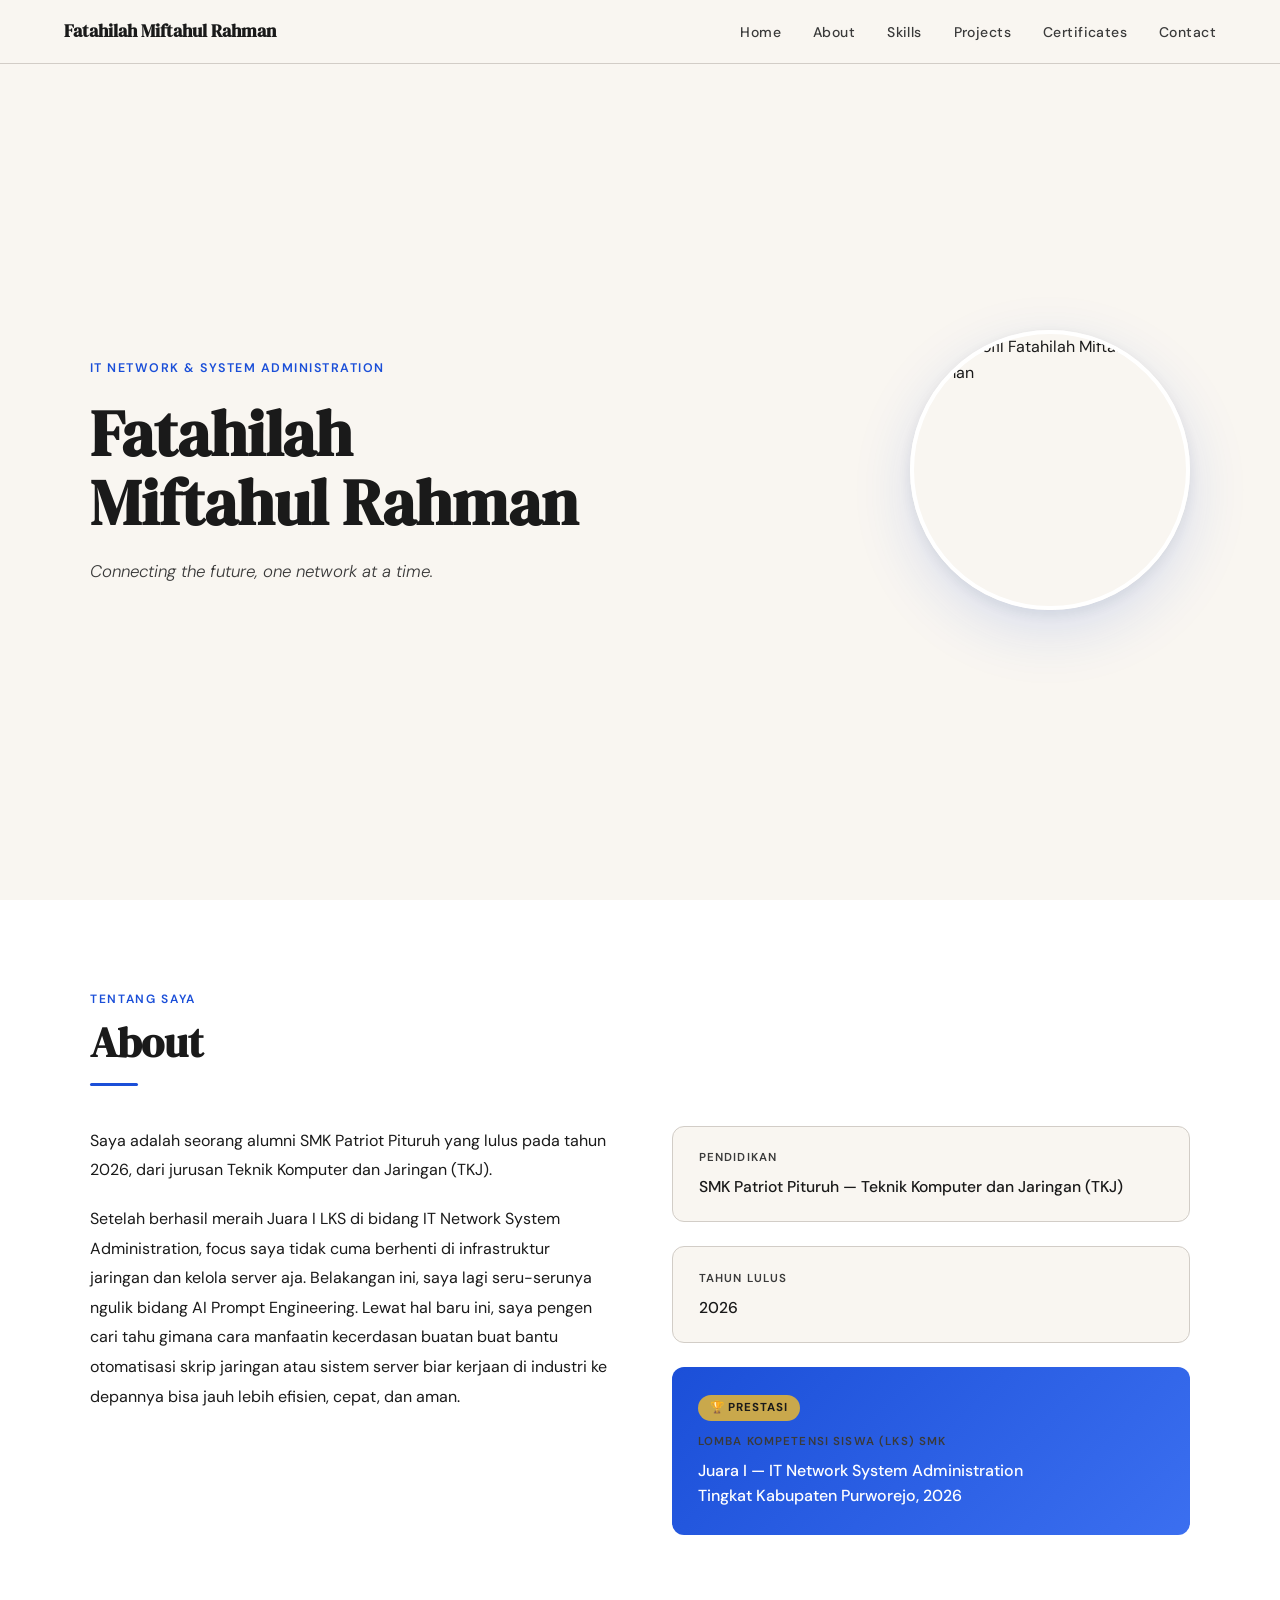
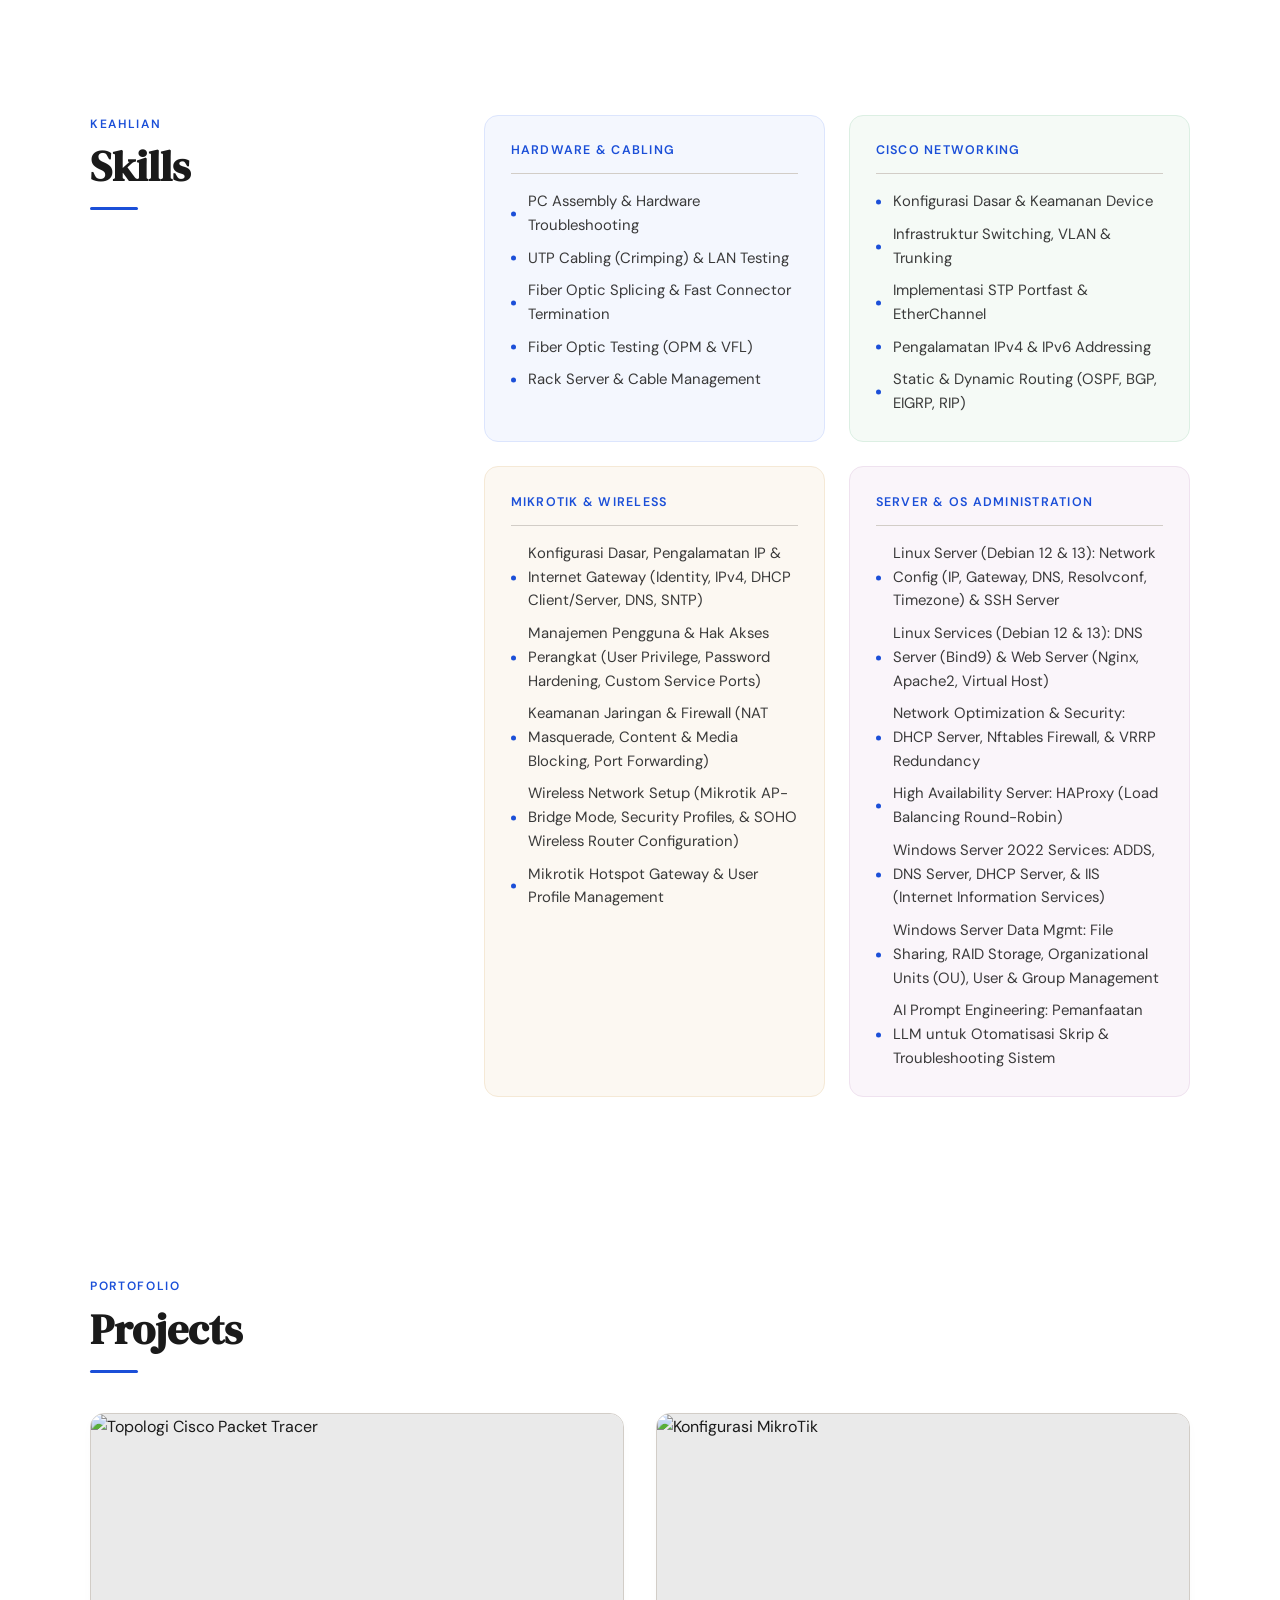
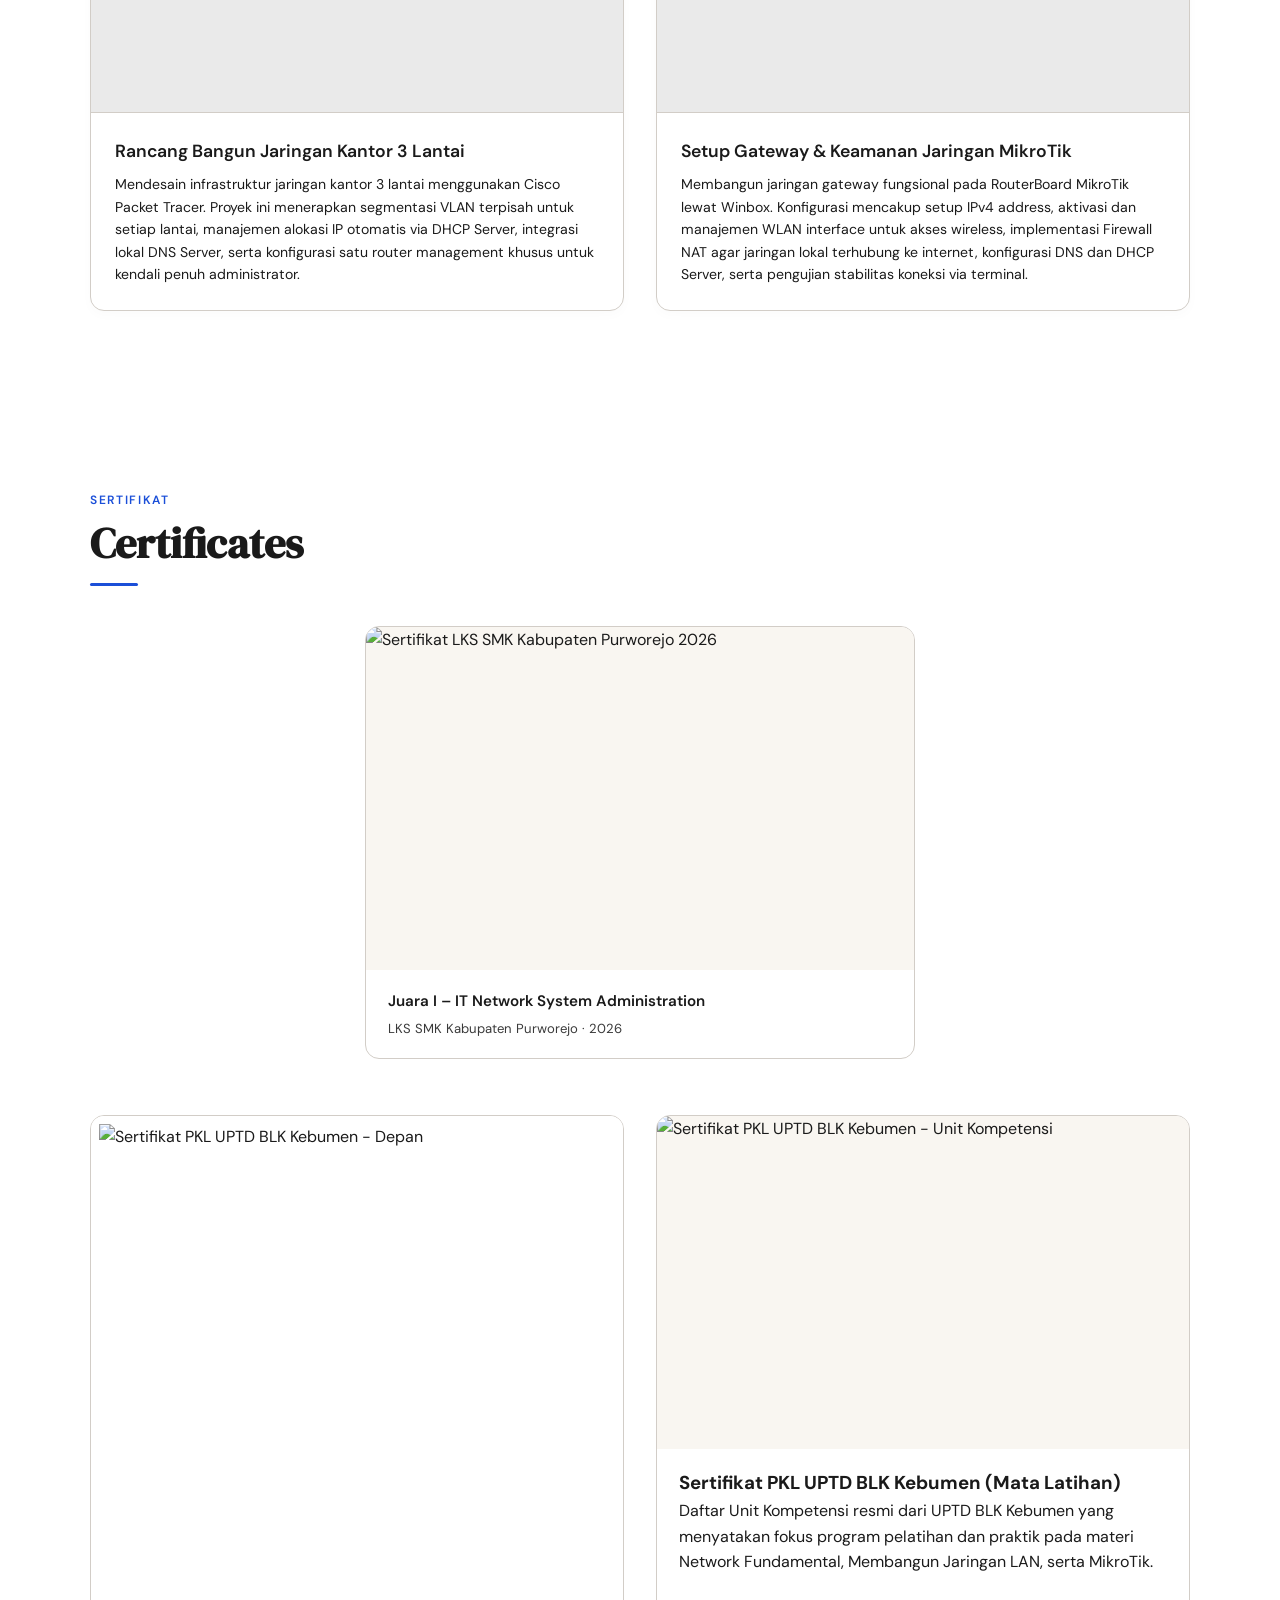
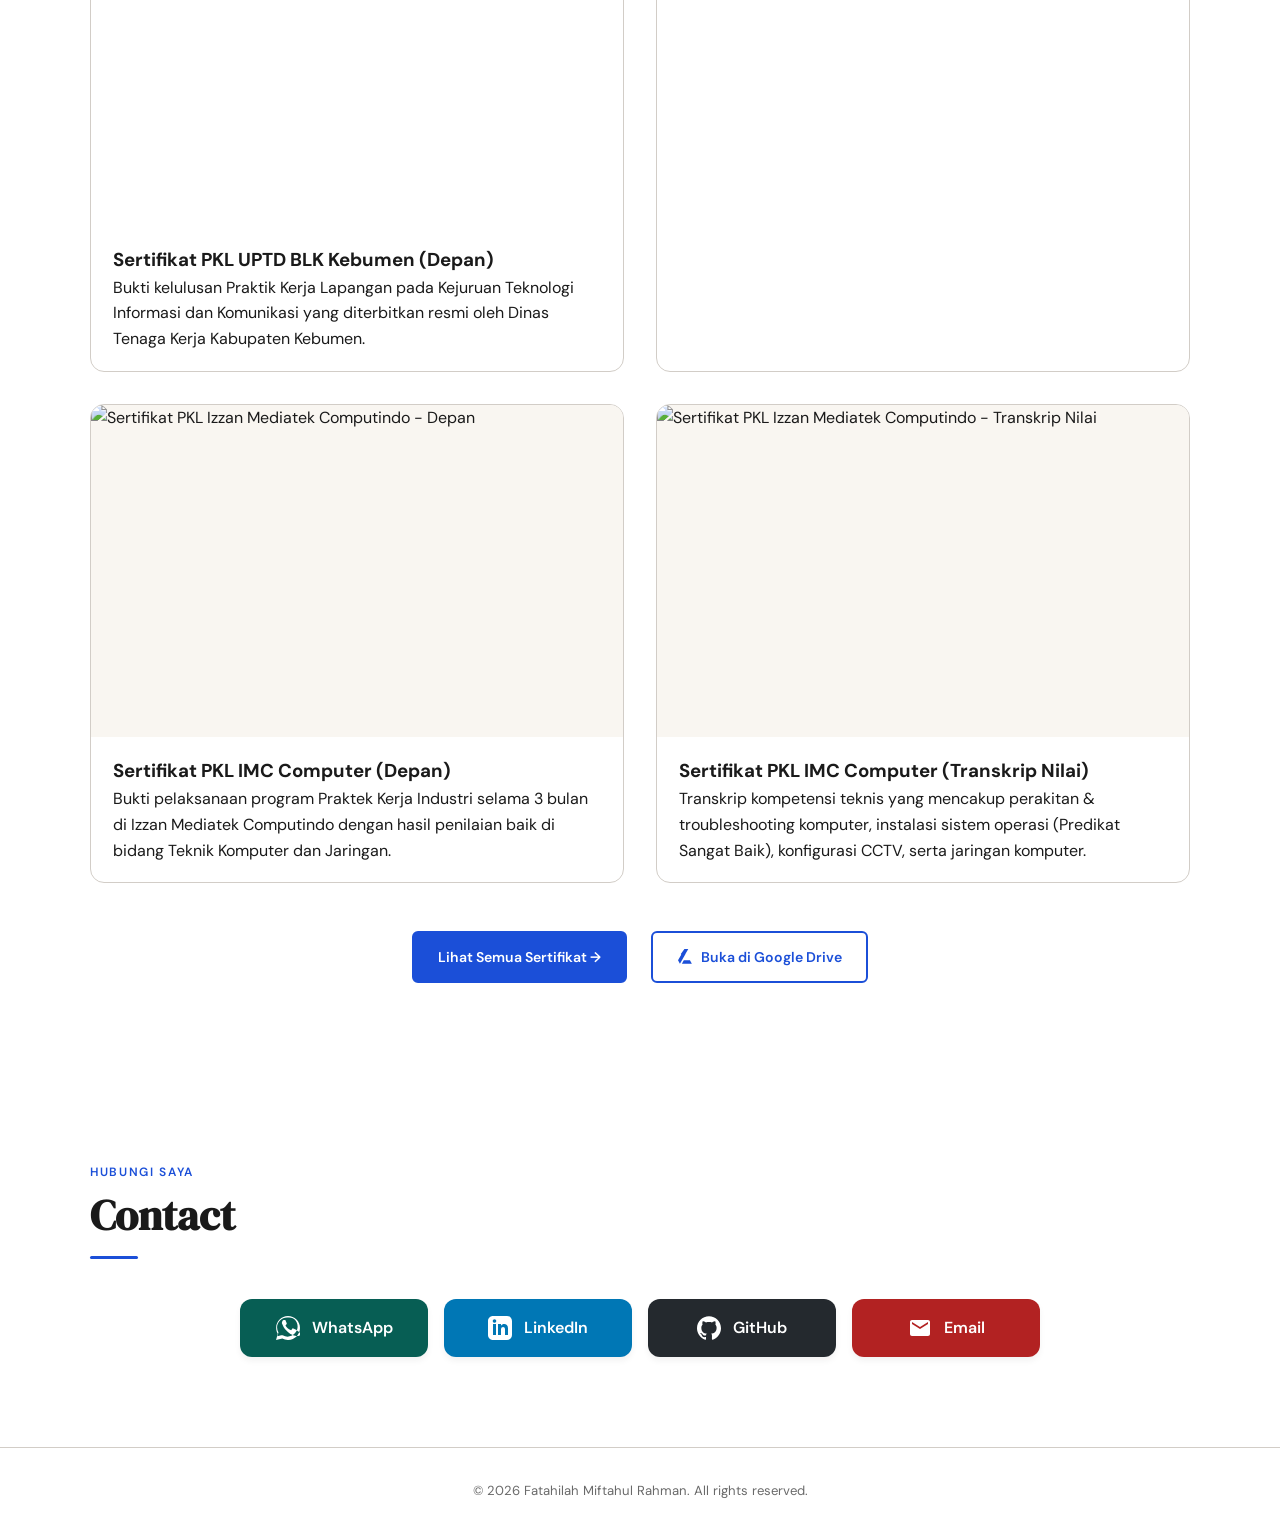
==== index.html @ 01df2484 "Add files via upload" ====
<!DOCTYPE html>
<html lang="id">
<head>
  <meta charset="UTF-8" />
  <meta name="description" content="Portofolio profesional Fatahilah Miftahul Rahman, spesialis IT Network &amp; System Administration dan Juara LKS. Kumpulan proyek lab infrastruktur, jaringan komputer, dan sertifikasi digital terverifikasi." />
  <meta name="keywords" content="Fatahilah Miftahul Rahman, fatahilah lks, IT Network, System Administration, Network Engineer, Portofolio IT, Susun Lab Jaringan, Cisco, MikroTik" />
  <meta name="author" content="Fatahilah Miftahul Rahman" />
  <meta name="robots" content="index, follow" />
  <meta name="google-site-verification" content="Aoz5LKtkZVpfiiYihN88qZSN1OQKcmd6wLHYbKKLfgU" />
  <meta name="viewport" content="width=device-width, initial-scale=1.0" />
  <title>Fatahilah Miftahul Rahman — Portfolio</title>
  
  <!-- 1. Amankan koneksi ke server font lebih awal -->
  <link rel="preconnect" href="https://fonts.googleapis.com" />
  <link rel="preconnect" href="https://fonts.gstatic.com" crossorigin />

  <!-- 2. Panggil font secara Asynchronous (Tidak memblokir layar) -->
  <link rel="stylesheet" href="https://fonts.googleapis.com/css2?family=DM+Serif+Display:ital@0;1&family=DM+Sans:wght@300;400;500;600&display=swap" media="print" onload="this.media='all'" />

  <!-- 3. Antisipasi jika browser pengunjung tidak mendukung skrip di atas -->
  <noscript>
    <link rel="stylesheet" href="https://fonts.googleapis.com/css2?family=DM+Serif+Display:ital@0;1&family=DM+Sans:wght@300;400;500;600&display=swap" />
  </noscript>

  <link rel="stylesheet" href="style.css" />
</head>
<body>

  <!-- LANDMARK HEADER: Memperbaiki aksesibilitas navigasi utama -->
  <header>
    <nav id="main-nav">
      <a href="#home" class="nav-logo">Fatahilah Miftahul Rahman</a>
      <div class="menu-toggle" id="mobile-menu">
        <span></span>
        <span></span>
        <span></span>
      </div>
      
      <div class="nav-overlay" id="nav-overlay">
        <div class="overlay-header">
          <span class="overlay-title">Menu</span>
          <div class="close-btn" id="close-menu">&times;</div>
        </div>
        <ul class="overlay-links">
          <li><a href="#home">Home</a></li>
          <li><a href="#about">About</a></li>
          <li><a href="#skills">Skills</a></li>
          <li><a href="#projects">Projects</a></li>
          <li><a href="#certificates">Certificates</a></li>
          <li><a href="#contact">Contact</a></li>
        </ul>
      </div>
    </nav>
  </header>

  <!-- LANDMARK MAIN: Membantu screen reader mengenali konten inti halaman -->
  <main>
    <section id="home">
      <div class="hero-bg-line"></div>
      <div class="hero-content">
        <div class="hero-text">
          <span class="hero-eyebrow">IT Network &amp; System Administration</span>
          <h1 class="hero-name">Fatahilah<br>Miftahul Rahman</h1>
          <p class="hero-tagline">Connecting the future, one network at a time.</p>
        </div>
        <div class="hero-photo-wrap">
          <!-- OPTIMASI LCP: Menambahkan fetchpriority high agar langsung di-load -->
          <img src="assets/profile.webp" alt="Foto Profil Fatahilah Miftahul Rahman" width="150" height="150" fetchpriority="high" />
        </div>
      </div>
    </section>

    <section id="about">
      <div class="section-inner">
        <p class="section-label">Tentang Saya</p>
        <h2 class="section-title">About</h2>
        <div class="divider"></div>
        <div class="about-grid">
          <div class="about-body">
            <p>Saya adalah seorang alumni SMK Patriot Pituruh yang lulus pada tahun 2026, dari jurusan Teknik Komputer dan Jaringan (TKJ).</p>
            <p>Setelah berhasil meraih Juara I LKS di bidang IT Network System Administration, focus saya tidak cuma berhenti di infrastruktur jaringan dan kelola server aja. Belakangan ini, saya lagi seru-serunya ngulik bidang AI Prompt Engineering. Lewat hal baru ini, saya pengen cari tahu gimana cara manfaatin kecerdasan buatan buat bantu otomatisasi skrip jaringan atau sistem server biar kerjaan di industri ke depannya bisa jauh lebih efisien, cepat, dan aman.</p>
          </div>
          <div class="about-meta">
            <div class="meta-card">
              <div class="meta-card-label">Pendidikan</div>
              <div class="meta-card-value">SMK Patriot Pituruh — Teknik Komputer dan Jaringan (TKJ)</div>
            </div>
            <div class="meta-card">
              <div class="meta-card-label">Tahun Lulus</div>
              <div class="meta-card-value">2026</div>
            </div>
            <div class="achievement-card">
              <div class="achievement-badge">🏆 Prestasi</div>
              <div class="meta-card-label">Lomba Kompetensi Siswa (LKS) SMK</div>
              <div class="meta-card-value">Juara I — IT Network System Administration<br>Tingkat Kabupaten Purworejo, 2026</div>
            </div>
          </div>
        </div>
      </div>
    </section>

    <section id="skills">
      <div class="section-inner">
        <div>
          <p class="section-label">Keahlian</p>
          <h2 class="section-title">Skills</h2>
          <div class="divider"></div>
        </div>
        <div class="skills-grid">
          <div class="skill-category">
            <div class="skill-cat-title">Hardware &amp; Cabling</div>
            <ul class="skill-list">
              <li>PC Assembly &amp; Hardware Troubleshooting</li>
              <li>UTP Cabling (Crimping) &amp; LAN Testing</li>
              <li>Fiber Optic Splicing &amp; Fast Connector Termination</li>
              <li>Fiber Optic Testing (OPM &amp; VFL)</li>
              <li>Rack Server &amp; Cable Management</li>
            </ul>
          </div>
          <div class="skill-category">
            <div class="skill-cat-title">Cisco Networking</div>
            <ul class="skill-list">
              <li>Konfigurasi Dasar &amp; Keamanan Device</li>
              <li>Infrastruktur Switching, VLAN &amp; Trunking</li>
              <li>Implementasi STP Portfast &amp; EtherChannel</li>
              <li>Pengalamatan IPv4 &amp; IPv6 Addressing</li>
              <li>Static &amp; Dynamic Routing (OSPF, BGP, EIGRP, RIP)</li>
            </ul>
          </div>
          <div class="skill-category">
            <div class="skill-cat-title">Mikrotik &amp; Wireless</div>
            <ul class="skill-list">
              <li>Konfigurasi Dasar, Pengalamatan IP &amp; Internet Gateway (Identity, IPv4, DHCP Client/Server, DNS, SNTP)</li>
              <li>Manajemen Pengguna &amp; Hak Akses Perangkat (User Privilege, Password Hardening, Custom Service Ports)</li>
              <li>Keamanan Jaringan &amp; Firewall (NAT Masquerade, Content &amp; Media Blocking, Port Forwarding)</li>
              <li>Wireless Network Setup (Mikrotik AP-Bridge Mode, Security Profiles, &amp; SOHO Wireless Router Configuration)</li>
              <li>Mikrotik Hotspot Gateway &amp; User Profile Management</li>
            </ul>
          </div>
          <div class="skill-category">
            <div class="skill-cat-title">Server &amp; OS Administration</div>
            <ul class="skill-list">
              <li>Linux Server (Debian 12 &amp; 13): Network Config (IP, Gateway, DNS, Resolvconf, Timezone) &amp; SSH Server</li>
              <li>Linux Services (Debian 12 &amp; 13): DNS Server (Bind9) &amp; Web Server (Nginx, Apache2, Virtual Host)</li>
              <li>Network Optimization &amp; Security: DHCP Server, Nftables Firewall, &amp; VRRP Redundancy</li>
              <li>High Availability Server: HAProxy (Load Balancing Round-Robin)</li>
              <li>Windows Server 2022 Services: ADDS, DNS Server, DHCP Server, &amp; IIS (Internet Information Services)</li>
              <li>Windows Server Data Mgmt: File Sharing, RAID Storage, Organizational Units (OU), User &amp; Group Management</li>
              <li>AI Prompt Engineering: Pemanfaatan LLM untuk Otomatisasi Skrip &amp; Troubleshooting Sistem</li>
            </ul>
          </div>
        </div>
      </div>
    </section>

    <section id="projects">
      <div class="section-inner">
        <p class="section-label">Portofolio</p>
        <h2 class="section-title">Projects</h2>
        <div class="divider"></div>
        
        <div class="projects-grid">
          <div class="project-card">
            <div class="project-img-wrap">
              <img src="assets/Topologi-Cisco-PT-01.webp" alt="Topologi Cisco Packet Tracer" width="600" height="350" loading="lazy" />
            </div>
            <div class="project-info">
              <h3 class="project-card-title">Rancang Bangun Jaringan Kantor 3 Lantai</h3>
              <p class="project-desc">Mendesain infrastruktur jaringan kantor 3 lantai menggunakan Cisco Packet Tracer. Proyek ini menerapkan segmentasi VLAN terpisah untuk setiap lantai, manajemen alokasi IP otomatis via DHCP Server, integrasi lokal DNS Server, serta konfigurasi satu router management khusus untuk kendali penuh administrator.</p>
            </div>
          </div>

          <div class="project-card">
            <div class="project-img-wrap">
              <img src="assets/Mikrotik-01.webp" alt="Konfigurasi MikroTik" width="600" height="350" loading="lazy" />
            </div>
            <div class="project-info">
              <h3 class="project-card-title">Setup Gateway &amp; Keamanan Jaringan MikroTik</h3>
              <p class="project-desc">Membangun jaringan gateway fungsional pada RouterBoard MikroTik lewat Winbox. Konfigurasi mencakup setup IPv4 address, aktivasi dan manajemen WLAN interface untuk akses wireless, implementasi Firewall NAT agar jaringan lokal terhubung ke internet, konfigurasi DNS dan DHCP Server, serta pengujian stabilitas koneksi via terminal.</p>
            </div>
          </div>
        </div>
      </div>
    </section>

    <section id="certificates">
      <div class="section-inner">
        <p class="section-label">Sertifikat</p>
        <h2 class="section-title">Certificates</h2>
        <div class="divider"></div>
        <div class="cert-grid">
          
          <div class="cert-card lks-featured">
            <div class="cert-img-wrap">
              <img src="assets/certificates/certificate-lks.webp" alt="Sertifikat LKS SMK Kabupaten Purworejo 2026" width="600" height="380" loading="lazy" />
            </div>
            <div class="cert-info">
              <div class="cert-name">Juara I – IT Network System Administration</div>
              <div class="cert-year">LKS SMK Kabupaten Purworejo · 2026</div>
            </div>
          </div>

          <div class="cert-card pkl-vertical">
            <div class="cert-img-wrap">
              <img src="assets/certificates/Sertifikat-PKL-UPTD-BLK-Kebumen-depan.webp" alt="Sertifikat PKL UPTD BLK Kebumen - Depan" width="300" height="400" loading="lazy" />
            </div>
            <div class="cert-info">
              <h3 class="cert-card-title">Sertifikat PKL UPTD BLK Kebumen (Depan)</h3>
              <p class="cert-desc">Bukti kelulusan Praktik Kerja Lapangan pada Kejuruan Teknologi Informasi dan Komunikasi yang diterbitkan resmi oleh Dinas Tenaga Kerja Kabupaten Kebumen.</p>
            </div>
          </div>

          <div class="cert-card">
            <div class="cert-img-wrap">
              <img src="assets/certificates/Sertifikat-PKL-UPTD-BLK-Kebumen-belakang.webp" alt="Sertifikat PKL UPTD BLK Kebumen - Unit Kompetensi" width="600" height="380" loading="lazy" />
            </div>
            <div class="cert-info">
              <h3 class="cert-card-title">Sertifikat PKL UPTD BLK Kebumen (Mata Latihan)</h3>
              <p class="cert-desc">Daftar Unit Kompetensi resmi dari UPTD BLK Kebumen yang menyatakan fokus program pelatihan dan praktik pada materi Network Fundamental, Membangun Jaringan LAN, serta MikroTik.</p>
            </div>
          </div>

          <div class="cert-card">
            <div class="cert-img-wrap">
              <img src="assets/certificates/Sertifikat-PKL-IMC-Computer-depan.webp" alt="Sertifikat PKL Izzan Mediatek Computindo - Depan" width="600" height="380" loading="lazy" />
            </div>
            <div class="cert-info">
              <h3 class="cert-card-title">Sertifikat PKL IMC Computer (Depan)</h3>
              <p class="cert-desc">Bukti pelaksanaan program Praktek Kerja Industri selama 3 bulan di Izzan Mediatek Computindo dengan hasil penilaian baik di bidang Teknik Komputer dan Jaringan.</p>
            </div>
          </div>

          <div class="cert-card">
            <div class="cert-img-wrap">
              <img src="assets/certificates/Sertifikat-PKL-IMC-Computer-belakang.webp" alt="Sertifikat PKL Izzan Mediatek Computindo - Transkrip Nilai" width="600" height="380" loading="lazy" />
            </div>
            <div class="cert-info">
              <h3 class="cert-card-title">Sertifikat PKL IMC Computer (Transkrip Nilai)</h3>
              <p class="cert-desc">Transkrip kompetensi teknis yang mencakup perakitan & troubleshooting komputer, instalasi sistem operasi (Predikat Sangat Baik), konfigurasi CCTV, serta jaringan komputer.</p>
            </div>
          </div>
        </div>
        
        <div class="cert-buttons-wrapper">
          <a href="certificates.html" class="cert-btn btn-primary">
            Lihat Semua Sertifikat →
          </a>
          <a href="https://drive.google.com/drive/folders/1jxQi8S0QpUtACRlumbORdfEAGRturCqt" target="_blank" rel="noopener" class="cert-btn btn-secondary">
            <svg viewBox="0 0 24 24" width="16" height="16" fill="currentColor"><path d="M4.433 22l-2.9-5.02 5.4-9.35h5.8L4.433 22zm4.4-9.35L5.733 7.63 11.133 0h5.8l-5.4 9.35H8.833zm11.167 9.35H7.333l2.9-5H19.4l2.9 5h-2.3z"/></svg>
            Buka di Google Drive
          </a>
        </div>
      </div>
    </section>

    <section id="contact">
      <div class="section-inner">
        <p class="section-label">Hubungi Saya</p>
        <h2 class="section-title">Contact</h2>
        <div class="divider"></div>
        
        <div class="contact-grid">
          <a href="https://wa.me/6285117470256" target="_blank" rel="noopener" class="contact-btn wa-color">
            <svg viewBox="0 0 24 24" width="24" height="24"><path fill="currentColor" d="M.057 24l1.687-6.163c-1.041-1.804-1.588-3.849-1.587-5.946C.06 5.348 5.397.01 12.008.01c3.202.001 6.212 1.246 8.477 3.514 2.266 2.268 3.507 5.28 3.505 8.484-.004 6.657-5.34 11.997-11.953 11.997-2.005-.001-3.973-.502-5.713-1.455L0 24zm6.59-4.846c1.642.973 3.298 1.485 4.93 1.486 5.532 0 10.033-4.505 10.036-10.042.002-2.684-1.038-5.207-2.93-7.101C16.34 1.599 13.82 1.554 11.14 1.554 5.607 1.554 1.105 6.058 1.102 11.595c-.001 1.748.469 3.454 1.359 4.96l-.982 3.59 3.68-.966zm13.107-5.597c-.36-.18-2.126-1.05-2.456-1.17-.33-.12-.57-.18-.81.18-.24.36-.93 1.17-1.14 1.41-.21.24-.42.27-.78.09-.36-.18-1.52-.56-2.894-1.784-1.07-.955-1.793-2.134-2.004-2.494-.21-.36-.02-.555.16-.735.16-.16.36-.42.54-.63.18-.21.24-.36.36-.6.12-.24.06-.45-.03-.63-.09-.18-.81-1.95-1.11-2.672-.293-.703-.592-.609-.81-.62-.21-.01-.45-.01-.69-.01-.24 0-.63.09-.96.45-.33.36-1.26 1.23-1.26 3l1.83 3.84c.18.36 3.54 5.401 8.58 7.581 1.2.519 2.139.83 2.872 1.062 1.203.381 2.297.328 3.162.2s1.926-.78 2.196-1.5c.27-.72.27-1.35.19-1.47-.08-.12-.3-.21-.66-.39z"/></svg>
            <span>WhatsApp</span>
          </a>

          <a href="https://www.linkedin.com/in/fatahilah-miftahul-rahman" target="_blank" rel="noopener" class="contact-btn linkedin-color">
            <svg viewBox="0 0 24 24" width="24" height="24"><path fill="currentColor" d="M19 0h-14c-2.761 0-5 2.239-5 5v14c0 2.761 2.239 5 5 5h14c2.762 0 5-2.239 5-5v-14c0-2.761-2.238-5-5-5zm-11 19h-3v-11h3v11zm-1.5-12.268c-.966 0-1.75-.79-1.75-1.764s.784-1.764 1.75-1.764 1.75.79 1.75 1.764-.783 1.764-1.75 1.764zm13.5 12.268h-3v-5.604c0-3.368-4-3.113-4 0v5.604h-3v-11h3v1.765c1.396-2.586 7-2.777 7 2.476v6.759z"/></svg>
            <span>LinkedIn</span>
          </a>

          <a href="https://github.com/fatahilah-tkj" target="_blank" rel="noopener" class="contact-btn github-color">
            <svg viewBox="0 0 24 24" width="24" height="24"><path fill="currentColor" d="M12 .297c-6.63 0-12 5.373-12 12 0 5.303 3.438 9.8 8.205 11.385.6.113.82-.258.82-.577 0-.285-.01-1.04-.015-2.04-3.338.724-4.042-1.61-4.042-1.61C4.422 18.07 3.633 17.7 3.633 17.7c-1.087-.744.084-.729.084-.729 1.205.084 1.838 1.236 1.838 1.236 1.07 1.835 2.809 1.305 3.495.998.108-.776.417-1.305.76-1.605-2.665-.3-5.466-1.332-5.466-5.93 0-1.31.465-2.38 1.235-3.22-.135-.303-.54-1.523.105-3.176 0 0 1.005-.322 3.3 1.23.96-.267 1.98-.399 3-.405 1.02.006 2.04.138 3 .405 2.28-1.552 3.285-1.23 3.285-1.23.645 1.653.24 2.873.12 3.176.765.84 1.23 1.91 1.23 3.22 0 4.61-2.805 5.625-5.475 5.92.42.36.81 1.096.81 2.22 0 1.606-.015 2.896-.015 3.286 0 .315.21.69.825.57C20.565 22.092 24 17.592 24 12.297c0-6.627-5.373-12-12-12"/></svg>
            <span>GitHub</span>
          </a>

          <a href="mailto:fatahilah.f10@gmail.com" class="contact-btn email-color">
            <svg viewBox="0 0 24 24" width="24" height="24"><path fill="currentColor" d="M20 4H4c-1.1 0-1.99.9-1.99 2L2 18c0 1.1.9 2 2 2h16c1.1 0 2-.9 2-2V6c0-1.1-.9-2-2-2zm0 4l-8 5-8-5V6l8 5 8-5v2z"/></svg>
            <span>Email</span>
          </a>
        </div>
      </div>
    </section>
  </main>

  <footer>
    &copy; 2026 Fatahilah Miftahul Rahman. All rights reserved.
  </footer>

  <script src="script.js"></script>
</body>
</html>
---- style.css ----
*,*::before,*::after{box-sizing:border-box;margin:0;padding:0}:root{--cream:#F9F6F1;--white:#FFFFFF;--ink:#1A1A1A;--ink-soft:#3A3A3A;--ink-muted:#6A6A6A;--accent:#1B4FD8;--accent-light:#E8EEFB;--accent-soft:#3B6FF0;--border:#D2CDC7;--gold:#C9A84C}html{scroll-behavior:smooth}body{font-family:'DM Sans',sans-serif;background-color:var(--cream);color:var(--ink);line-height:1.6;overflow-x:hidden}a,button,.menu-toggle,.close-btn,.close-modal,.contact-btn,.btn-transkrip,.cert-drive-btn{-webkit-tap-highlight-color:#fff0}.nav-logo,.overlay-links a,.back-btn,.menu-toggle,.close-btn,.close-modal{transition:transform 0.15s cubic-bezier(.4,0,.2,1),opacity 0.15s ease}.nav-logo:active,.overlay-links a:active,.back-btn:active,.menu-toggle:active,.close-btn:active,.close-modal:active{transform:scale(.96);opacity:.75}.contact-btn,.btn-transkrip,.cert-drive-btn{transition:filter 0.15s ease,transform 0.15s ease}.contact-btn:active,.btn-transkrip:active,.cert-drive-btn:active{filter:brightness(.85);transform:scale(.98)}nav{position:fixed;top:0;left:0;right:0;z-index:100;background:rgb(249 246 241 / .95);backdrop-filter:blur(12px);border-bottom:1px solid var(--border);padding:0 5%;display:flex;align-items:center;justify-content:space-between;height:64px;opacity:1;transform:translateY(0);transition:opacity 0.4s ease,transform 0.4s ease}nav.nav-hidden{opacity:0;transform:translateY(-10px);pointer-events:none}.nav-logo{font-family:'DM Serif Display',serif;font-size:1.1rem;color:var(--ink);text-decoration:none;font-weight:700}.menu-toggle{display:none;flex-direction:column;gap:5px;cursor:pointer;padding:5px}.menu-toggle span{display:block;width:24px;height:2px;background-color:var(--ink);transition:0.3s}.nav-overlay{display:flex;align-items:center}.overlay-links{list-style:none;display:flex;flex-direction:row;gap:2rem}.overlay-links a{text-decoration:none;font-size:.875rem;font-weight:500;color:var(--ink-soft);letter-spacing:.03em;transition:color 0.2s}.overlay-links a:hover{color:var(--accent)}.overlay-header{display:none}#home{min-height:100vh;display:flex;align-items:center;padding:100px 5% 60px;position:relative;overflow:hidden}.hero-bg-line{display:none}.hero-content{position:relative;z-index:1;display:flex;align-items:center;gap:5rem;max-width:1100px;margin:0 auto;width:100%}.hero-text{flex:1}.hero-eyebrow{display:inline-block;font-size:.78rem;font-weight:600;letter-spacing:.12em;text-transform:uppercase;color:var(--accent);margin-bottom:1.25rem}.hero-name{font-family:'DM Serif Display',serif;font-size:clamp(2.8rem, 5vw, 4.2rem);line-height:1.08;color:var(--ink);margin-bottom:1.25rem}.hero-tagline{font-size:1.05rem;font-weight:300;color:var(--ink-soft);max-width:440px;line-height:1.7;font-style:italic}.hero-photo-wrap{flex-shrink:0;width:280px;height:280px;border-radius:50%;overflow:hidden;border:4px solid var(--white);box-shadow:0 20px 60px rgb(27 79 216 / .15),0 4px 16px rgb(0 0 0 / .08);animation:floatUp 0.9s ease both}.hero-photo-wrap img{width:100%;height:100%;object-fit:cover;object-position:center top;display:block}@keyframes floatUp{from{opacity:0;transform:translateY(30px)}to{opacity:1;transform:translateY(0)}}section{padding:90px 5%}.section-inner{max-width:1100px;margin:0 auto}.section-label{font-size:.75rem;font-weight:600;letter-spacing:.14em;text-transform:uppercase;color:var(--accent);margin-bottom:.6rem}.section-title{font-family:'DM Serif Display',serif;font-size:clamp(1.9rem, 3.5vw, 2.6rem);color:var(--ink);margin-bottom:0;line-height:1.15}.divider{width:48px;height:3px;background:var(--accent);margin:1rem 0 2.5rem;border-radius:2px}#about,#skills,#projects,#certificates,#contact,footer{background:var(--white)}.about-grid{display:grid;grid-template-columns:1fr 1fr;gap:4rem;align-items:start}.about-body p{font-size:1rem;color:var(--ink-soft);line-height:1.85;margin-bottom:1.2rem}.about-meta{display:flex;flex-direction:column;gap:1.5rem}.meta-card{background:var(--cream);border:1px solid var(--border);border-radius:12px;padding:1.4rem 1.6rem}.meta-card-label{font-size:.72rem;font-weight:600;letter-spacing:.1em;text-transform:uppercase;color:var(--ink-muted);margin-bottom:.4rem}.meta-card-value{font-size:.98rem;font-weight:500;color:var(--ink)}.achievement-card{background:linear-gradient(135deg,var(--accent) 0%,var(--accent-soft) 100%);border-radius:12px;padding:1.6rem;color:var(--white)}.achievement-card .meta-card-label{color:rgb(255 255 255 / .7)}.achievement-card .meta-card-value{color:var(--white);font-size:1rem}.achievement-badge{display:inline-block;background:var(--gold);color:var(--white);font-size:.72rem;font-weight:600;letter-spacing:.08em;text-transform:uppercase;padding:.25rem .75rem;border-radius:20px;margin-bottom:.75rem}.skills-grid{display:grid;grid-template-columns:repeat(auto-fit,minmax(240px,1fr));gap:1.5rem}.skill-category{background:var(--white);border:1px solid var(--border);border-radius:14px;padding:1.6rem;transition:box-shadow 0.25s,transform 0.25s}.skill-category:hover{box-shadow:0 8px 30px rgb(27 79 216 / .1);transform:translateY(-3px)}.skills-grid .skill-category:nth-child(1){background:#F4F7FE;border-color:#DCE5FD}.skills-grid .skill-category:nth-child(2){background:#F5FAF6;border-color:#DCEFE3}.skills-grid .skill-category:nth-child(3){background:#FCF8F2;border-color:#F5E9D6}.skills-grid .skill-category:nth-child(4){background:#FAF5FA;border-color:#EFE2EF}.skill-cat-title{font-size:.78rem;font-weight:600;letter-spacing:.1em;text-transform:uppercase;color:var(--accent);margin-bottom:1rem;padding-bottom:.75rem;border-bottom:1px solid var(--border)}.skill-list{list-style:none;display:flex;flex-direction:column;gap:.55rem}.skill-list li{font-size:.93rem;color:var(--ink-soft);padding-left:1.1rem;position:relative}.skill-list li::before{content:'';position:absolute;left:0;top:50%;transform:translateY(-50%);width:5px;height:5px;background:var(--accent);border-radius:50%}.projects-grid{display:grid;grid-template-columns:repeat(auto-fit,minmax(280px,1fr));gap:2rem}.project-card{background:var(--white);border:1px solid var(--border);border-radius:14px;overflow:hidden;box-shadow:0 4px 12px rgb(0 0 0 / .02);transition:transform 0.3s ease,box-shadow 0.3s ease}.project-card:hover{transform:translateY(-5px);box-shadow:0 12px 30px rgb(27 79 216 / .08)}.project-img-wrap{width:100%;aspect-ratio:16/9;background:#EAEAEA;overflow:hidden;border-bottom:1px solid var(--border)}.project-img-wrap img{width:100%;height:100%;object-fit:cover}.project-info{padding:1.5rem}.project-card-title{font-size:1.1rem;font-weight:600;color:var(--ink);margin-bottom:.5rem}.project-desc{font-size:.88rem;color:var(--ink-soft);line-height:1.6}.cert-grid{display:grid;grid-template-columns:repeat(auto-fit,minmax(300px,1fr));gap:1.75rem;margin-bottom:2.5rem}.cert-card{border:1px solid var(--border);border-radius:14px;overflow:hidden;transition:box-shadow 0.25s,transform 0.25s;background:var(--white)}.cert-card:hover{box-shadow:0 10px 36px rgb(0 0 0 / .1);transform:translateY(-4px)}.cert-img-wrap{width:100%;aspect-ratio:16/10;overflow:hidden;background:var(--cream)}.cert-img-wrap img{width:100%;height:100%;object-fit:cover;display:block;transition:transform 0.4s}.cert-card:hover .cert-img-wrap img{transform:scale(1.03)}.cert-info{padding:1.2rem 1.4rem}.cert-name{font-weight:600;font-size:.95rem;color:var(--ink);margin-bottom:.3rem}.cert-year{font-size:.82rem;color:var(--ink-muted)}.cert-card.pkl-vertical .cert-img-wrap{height:auto;aspect-ratio:3 / 4;background-color:var(--white)}.cert-card.pkl-vertical .cert-img-wrap img{object-fit:contain;padding:.5rem}.cert-buttons-wrapper{display:flex;flex-direction:column;gap:1rem;align-items:center;justify-content:center;margin-top:3rem;padding:0 1rem}.cert-btn{display:inline-flex;align-items:center;justify-content:center;gap:.5rem;width:100%;max-width:320px;padding:.8rem 1.5rem;font-family:'DM Sans',sans-serif;font-size:.88rem;text-align:center;font-weight:600;text-decoration:none;border-radius:6px;transition:all 0.2s ease;cursor:pointer}.cert-btn.btn-primary{background-color:var(--accent);color:#fff;border:2px solid var(--accent)}.cert-btn.btn-primary:hover{background-color:#fff0;color:var(--accent)}.cert-btn.btn-secondary{background-color:#fff0;color:var(--accent);border:2px solid var(--accent)}.cert-btn.btn-secondary:hover{background-color:var(--accent);color:#fff}.btn-transkrip{display:inline-flex;align-items:center;gap:.4rem;margin-top:.8rem;padding:.5rem 1rem;background-color:#fff0;color:var(--accent);border:1.5px solid var(--accent);border-radius:4px;font-size:.85rem;font-weight:600;cursor:pointer;transition:all 0.2s}.btn-transkrip:hover{background-color:var(--accent);color:#fff}.cert-drive-btn{display:flex;align-items:center;justify-content:center;gap:.6rem;width:calc(100% - 2rem);max-width:340px;margin:3.5rem auto 0 auto;padding:.8rem 1.2rem;background-color:#fff0;color:var(--ink-soft);border:2px solid var(--accent);border-radius:6px;font-family:'DM Sans',sans-serif;font-size:.85rem;font-weight:600;text-decoration:none;white-space:nowrap;cursor:pointer}.cert-drive-btn:hover{background-color:var(--accent);color:#fff}.cert-drive-btn svg{width:18px;height:18px;flex-shrink:0}.cert-drive-btn svg path{fill:var(--accent);transition:fill 0.2s ease}.cert-drive-btn:hover svg path{fill:#fff}.certificates-page{padding-top:120px}.back-btn-wrap{margin-bottom:2rem}.back-btn{display:inline-flex;align-items:center;gap:.5rem;text-decoration:none;color:var(--accent);font-weight:600;font-size:.95rem}.modal{display:flex;position:fixed;z-index:9999;top:0;left:0;width:100%;height:100%;background-color:rgb(0 0 0 / .85);align-items:center;justify-content:center;opacity:0;visibility:hidden;pointer-events:none;transition:opacity 0.3s ease-in-out,visibility 0.3s ease-in-out}.modal.show{opacity:1;visibility:visible;pointer-events:auto}.modal-content{max-width:90%;max-height:85vh;border-radius:8px;box-shadow:0 5px 25px rgb(0 0 0 / .5);transform:scale(.7);transition:transform 0.3s cubic-bezier(.34,1.56,.64,1);object-fit:contain;border:2px solid rgb(255 255 255 / .1)}.modal.show .modal-content{transform:scale(1)}.close-modal{position:absolute;top:15px;right:20px;background:rgb(250 250 250 / .2);width:45px;height:45px;display:flex;align-items:center;justify-content:center;border-radius:50%;font-size:28px;line-height:1;color:#fff;cursor:pointer}.contact-grid{display:flex;flex-direction:column;gap:1rem;width:100%;max-width:500px;margin:2rem auto 0 auto}.contact-btn{display:flex;align-items:center;justify-content:center;gap:.75rem;padding:1rem;border-radius:12px;text-decoration:none;font-weight:600;font-size:1rem;color:#fff;box-shadow:0 4px 6px rgb(0 0 0 / .05)}.wa-color{background-color:#25D366}.linkedin-color{background-color:#0077B5}.github-color{background-color:#24292e}.email-color{background-color:#EA4335}footer{text-align:center;padding:2rem;font-size:.82rem;color:var(--ink-muted);border-top:1px solid var(--border)}@media (min-width:769px){#skills .section-inner{display:flex;align-items:flex-start;gap:4rem}#skills .section-inner>div:first-child{position:sticky;top:100px;width:30%;flex-shrink:0}.skills-grid{flex-grow:1;grid-template-columns:repeat(2,1fr);gap:1.5rem}.cert-grid{grid-template-columns:repeat(2,1fr);gap:2rem}.lks-featured{grid-column:span 2;justify-self:center;width:100%;max-width:550px;margin-bottom:1.5rem}.cert-buttons-wrapper{flex-direction:row;gap:1.5rem}.cert-btn{width:auto;max-width:none}.cert-drive-btn{font-size:.9rem;max-width:360px}.contact-grid{flex-direction:row;max-width:800px}.contact-btn{flex:1}}@media (max-width:768px){.hero-content{flex-direction:column-reverse;gap:2.5rem;text-align:center}.hero-tagline{margin:0 auto}.hero-photo-wrap{width:200px;height:200px}.about-grid{grid-template-columns:1fr;gap:2rem}.menu-toggle{display:flex}.nav-overlay{position:fixed;top:0;right:-100%;width:190px;height:100vh;background:var(--white);box-shadow:-5px 0 30px rgb(0 0 0 / .05);z-index:200;padding:16px 20px;flex-direction:column;justify-content:flex-start;align-items:flex-start;gap:1.2rem;transition:right 0.4s cubic-bezier(.16,1,.3,1)}.nav-overlay.open{right:0}.overlay-header{display:flex;align-items:center;justify-content:space-between;width:100%;border-bottom:1px solid var(--border);padding-bottom:.5rem}.close-btn{font-size:2rem;color:var(--ink-soft);cursor:pointer;line-height:1}.overlay-title{display:block;font-size:.85rem;font-weight:600;letter-spacing:.05em;text-transform:uppercase;color:var(--ink-muted)}.overlay-links{flex-direction:column;gap:1rem;align-items:flex-start;width:100%}.overlay-links a{font-size:1.05rem;width:100%}}@media (max-width:360px){.cert-drive-btn{font-size:.78rem;gap:.4rem}.cert-drive-btn svg{width:16px;height:16px}}.skill-list li{color:var(--ink-soft)!important}.cert-year,.meta-card-label,.overlay-title{color:var(--ink-soft)!important}.project-desc,.about-body p{color:var(--ink)!important}.achievement-badge{background:#B8860B!important;color:#FFFFFF!important;font-weight:700}.contact-btn.wa-color{background-color:#075E54!important}.contact-btn.email-color{background-color:#B22222!important}
.achievement-badge{background:#C9A84C!important;color:#1A1A1A!important;font-weight:700!important}
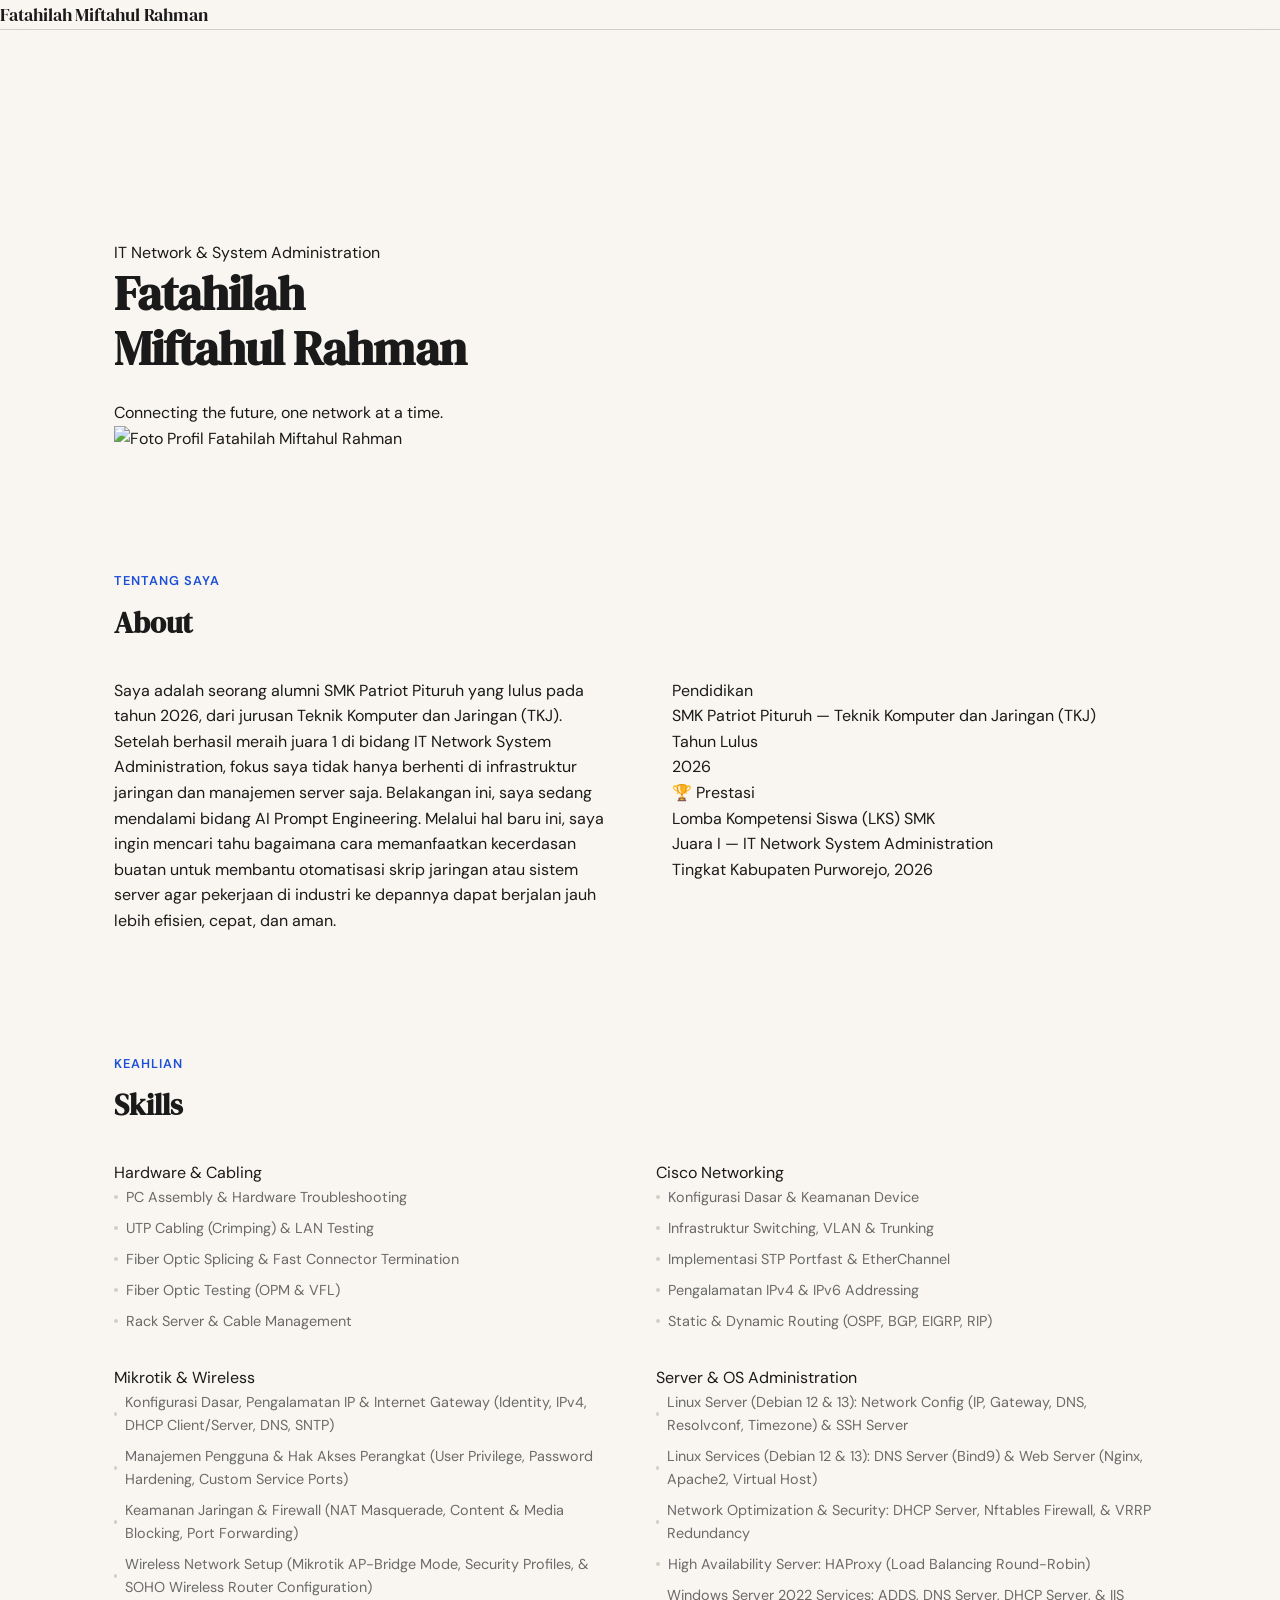
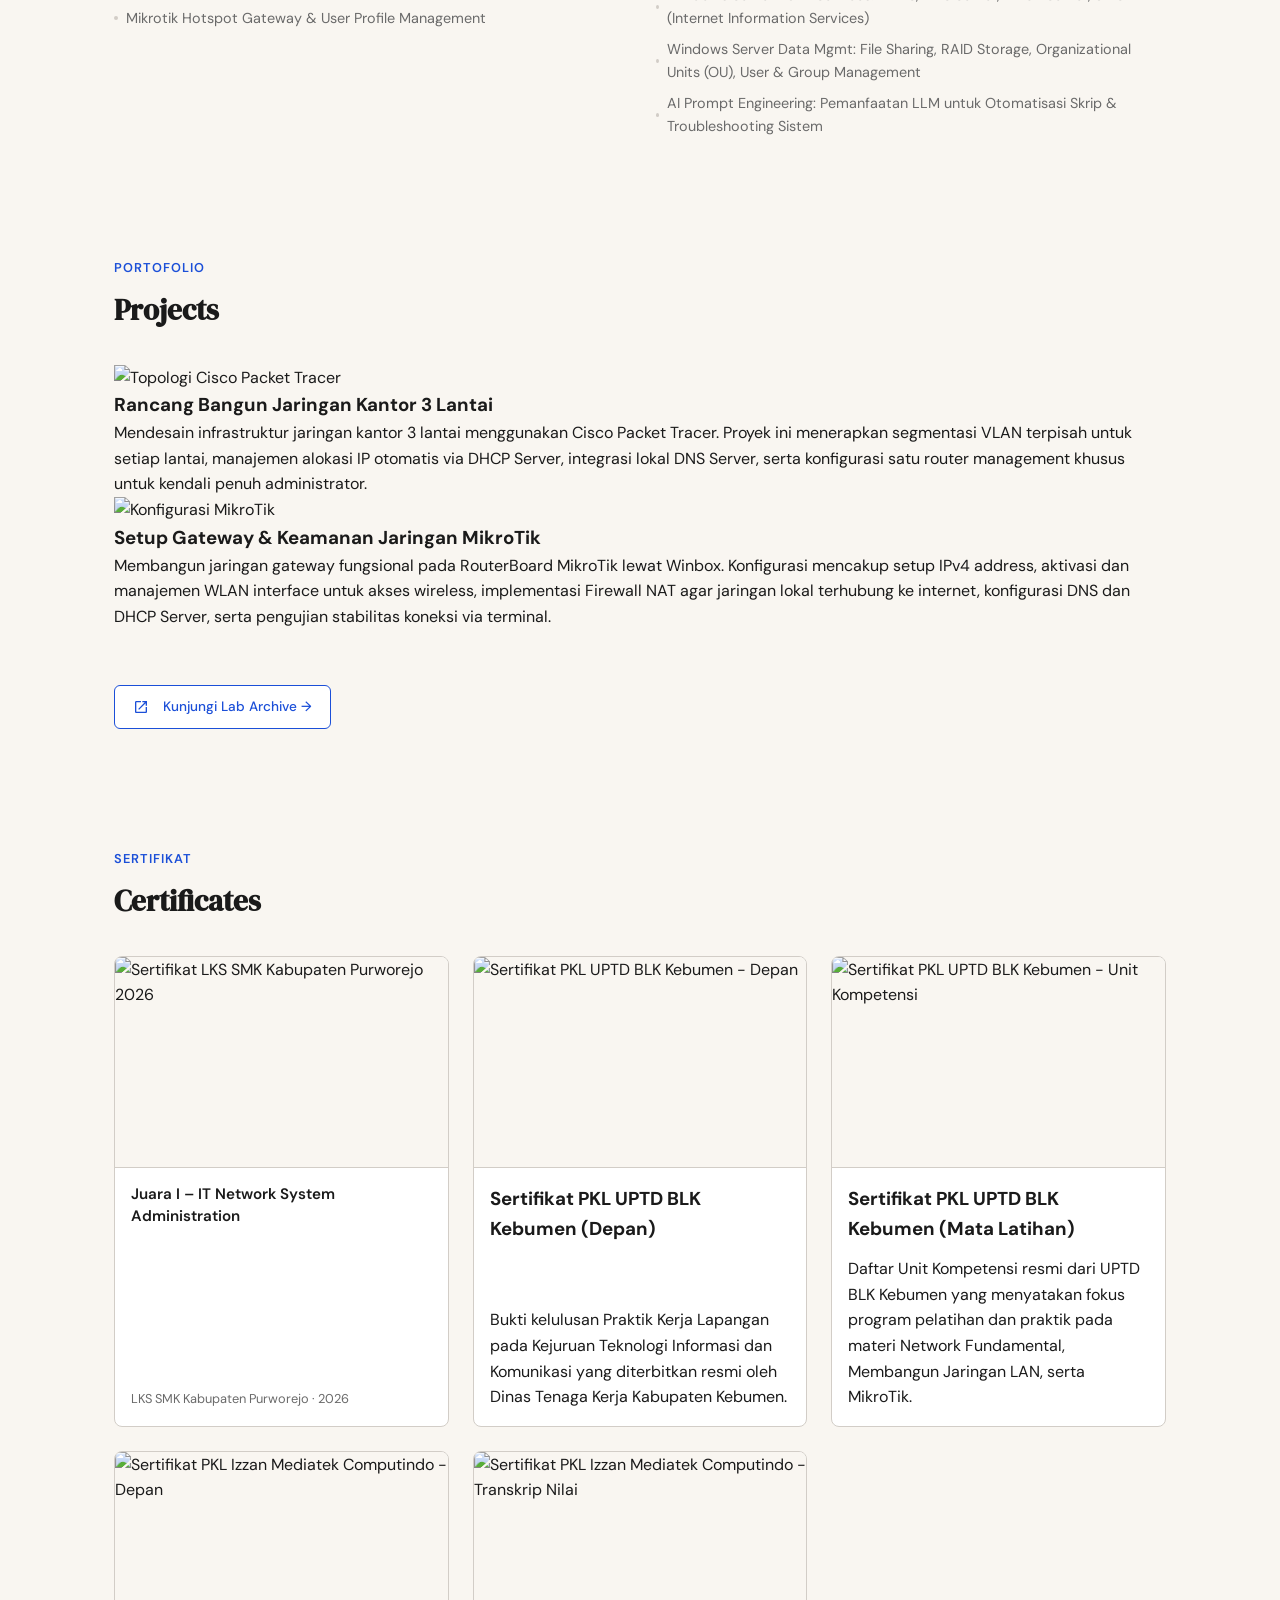
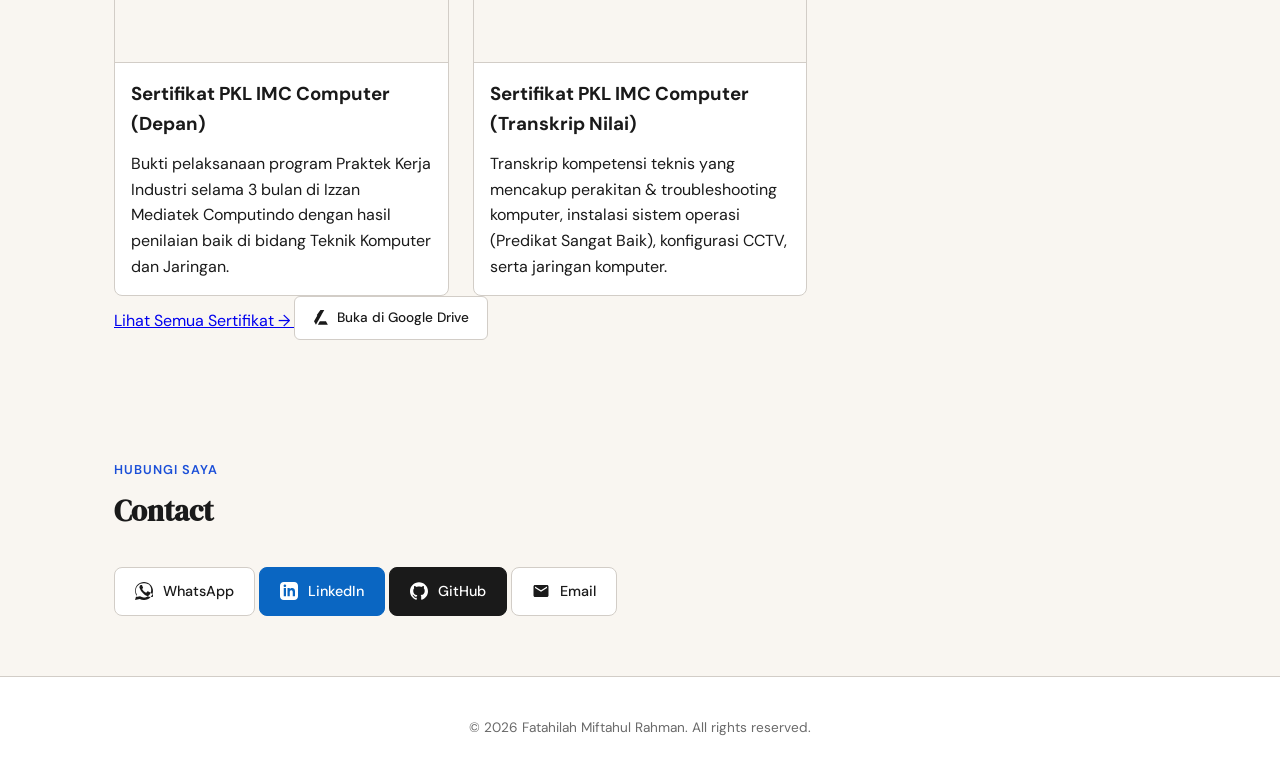
==== commit f962bdd4: "migration lab archive" ====
--- a/index.html
+++ b/index.html
@@ -1,6 +1,17 @@
 <!DOCTYPE html>
 <html lang="id">
 <head>
+  
+  <!-- Google tag (gtag.js) -->
+<script async src="https://www.googletagmanager.com/gtag/js?id=G-EFVWRXB4SQ"></script>
+<script>
+  window.dataLayer = window.dataLayer || [];
+  function gtag(){dataLayer.push(arguments);}
+  gtag('js', new Date());
+
+  gtag('config', 'G-EFVWRXB4SQ');
+</script>
+  
   <meta charset="UTF-8" />
   <meta name="description" content="Portofolio profesional Fatahilah Miftahul Rahman, spesialis IT Network &amp; System Administration dan Juara LKS. Kumpulan proyek lab infrastruktur, jaringan komputer, dan sertifikasi digital terverifikasi." />
   <meta name="keywords" content="Fatahilah Miftahul Rahman, fatahilah lks, IT Network, System Administration, Network Engineer, Portofolio IT, Susun Lab Jaringan, Cisco, MikroTik" />
@@ -21,7 +32,6 @@
   <noscript>
     <link rel="stylesheet" href="https://fonts.googleapis.com/css2?family=DM+Serif+Display:ital@0;1&family=DM+Sans:wght@300;400;500;600&display=swap" />
   </noscript>
-
   <link rel="stylesheet" href="style.css" />
 </head>
 <body>
@@ -46,6 +56,7 @@
           <li><a href="#about">About</a></li>
           <li><a href="#skills">Skills</a></li>
           <li><a href="#projects">Projects</a></li>
+          <li><a href="/lab-archive/">Lab Archive</a></li>
           <li><a href="#certificates">Certificates</a></li>
           <li><a href="#contact">Contact</a></li>
         </ul>
@@ -78,7 +89,7 @@
         <div class="about-grid">
           <div class="about-body">
             <p>Saya adalah seorang alumni SMK Patriot Pituruh yang lulus pada tahun 2026, dari jurusan Teknik Komputer dan Jaringan (TKJ).</p>
-            <p>Setelah berhasil meraih Juara I LKS di bidang IT Network System Administration, focus saya tidak cuma berhenti di infrastruktur jaringan dan kelola server aja. Belakangan ini, saya lagi seru-serunya ngulik bidang AI Prompt Engineering. Lewat hal baru ini, saya pengen cari tahu gimana cara manfaatin kecerdasan buatan buat bantu otomatisasi skrip jaringan atau sistem server biar kerjaan di industri ke depannya bisa jauh lebih efisien, cepat, dan aman.</p>
+            <p>Setelah berhasil meraih juara 1 di bidang IT Network System Administration, fokus saya tidak hanya berhenti di infrastruktur jaringan dan manajemen server saja. Belakangan ini, saya sedang mendalami bidang AI Prompt Engineering. Melalui hal baru ini, saya ingin mencari tahu bagaimana cara memanfaatkan kecerdasan buatan untuk membantu otomatisasi skrip jaringan atau sistem server agar pekerjaan di industri ke depannya dapat berjalan jauh lebih efisien, cepat, dan aman.</p>
           </div>
           <div class="about-meta">
             <div class="meta-card">
@@ -180,8 +191,17 @@
             </div>
           </div>
         </div>
-      </div>
-    </section>
+        <!-- Tombol Eksplorasi Lab yang Sudah Dioptimasi Teks & CSS inline-nya -->
+        <div class="cert-buttons-wrapper" style="margin-top: 3.5rem;">
+          <a href="/lab-archive/" class="cert-btn btn-secondary" style="max-width: 340px; border-color: var(--accent); color: var(--accent); white-space: nowrap;">
+            <svg viewBox="0 0 24 24" width="16" height="16" fill="currentColor" style="margin-right: 6px; flex-shrink: 0;"><path d="M19 19H5V5h7V3H5c-1.11 0-2 .9-2 2v14c0 1.1.89 2 2 2h14c1.1 0 2-.9 2-2v-7h-2v7zM14 3v2h3.59l-9.83 9.83 1.41 1.41L19 6.41V10h2V3h-7z"/></svg>
+            Kunjungi Lab Archive →
+          </a>
+        </div>
+
+      </div>
+    </section>
+
 
     <section id="certificates">
       <div class="section-inner">
--- a/style.css
+++ b/style.css
@@ -1,2 +1 @@
-*,*::before,*::after{box-sizing:border-box;margin:0;padding:0}:root{--cream:#F9F6F1;--white:#FFFFFF;--ink:#1A1A1A;--ink-soft:#3A3A3A;--ink-muted:#6A6A6A;--accent:#1B4FD8;--accent-light:#E8EEFB;--accent-soft:#3B6FF0;--border:#D2CDC7;--gold:#C9A84C}html{scroll-behavior:smooth}body{font-family:'DM Sans',sans-serif;background-color:var(--cream);color:var(--ink);line-height:1.6;overflow-x:hidden}a,button,.menu-toggle,.close-btn,.close-modal,.contact-btn,.btn-transkrip,.cert-drive-btn{-webkit-tap-highlight-color:#fff0}.nav-logo,.overlay-links a,.back-btn,.menu-toggle,.close-btn,.close-modal{transition:transform 0.15s cubic-bezier(.4,0,.2,1),opacity 0.15s ease}.nav-logo:active,.overlay-links a:active,.back-btn:active,.menu-toggle:active,.close-btn:active,.close-modal:active{transform:scale(.96);opacity:.75}.contact-btn,.btn-transkrip,.cert-drive-btn{transition:filter 0.15s ease,transform 0.15s ease}.contact-btn:active,.btn-transkrip:active,.cert-drive-btn:active{filter:brightness(.85);transform:scale(.98)}nav{position:fixed;top:0;left:0;right:0;z-index:100;background:rgb(249 246 241 / .95);backdrop-filter:blur(12px);border-bottom:1px solid var(--border);padding:0 5%;display:flex;align-items:center;justify-content:space-between;height:64px;opacity:1;transform:translateY(0);transition:opacity 0.4s ease,transform 0.4s ease}nav.nav-hidden{opacity:0;transform:translateY(-10px);pointer-events:none}.nav-logo{font-family:'DM Serif Display',serif;font-size:1.1rem;color:var(--ink);text-decoration:none;font-weight:700}.menu-toggle{display:none;flex-direction:column;gap:5px;cursor:pointer;padding:5px}.menu-toggle span{display:block;width:24px;height:2px;background-color:var(--ink);transition:0.3s}.nav-overlay{display:flex;align-items:center}.overlay-links{list-style:none;display:flex;flex-direction:row;gap:2rem}.overlay-links a{text-decoration:none;font-size:.875rem;font-weight:500;color:var(--ink-soft);letter-spacing:.03em;transition:color 0.2s}.overlay-links a:hover{color:var(--accent)}.overlay-header{display:none}#home{min-height:100vh;display:flex;align-items:center;padding:100px 5% 60px;position:relative;overflow:hidden}.hero-bg-line{display:none}.hero-content{position:relative;z-index:1;display:flex;align-items:center;gap:5rem;max-width:1100px;margin:0 auto;width:100%}.hero-text{flex:1}.hero-eyebrow{display:inline-block;font-size:.78rem;font-weight:600;letter-spacing:.12em;text-transform:uppercase;color:var(--accent);margin-bottom:1.25rem}.hero-name{font-family:'DM Serif Display',serif;font-size:clamp(2.8rem, 5vw, 4.2rem);line-height:1.08;color:var(--ink);margin-bottom:1.25rem}.hero-tagline{font-size:1.05rem;font-weight:300;color:var(--ink-soft);max-width:440px;line-height:1.7;font-style:italic}.hero-photo-wrap{flex-shrink:0;width:280px;height:280px;border-radius:50%;overflow:hidden;border:4px solid var(--white);box-shadow:0 20px 60px rgb(27 79 216 / .15),0 4px 16px rgb(0 0 0 / .08);animation:floatUp 0.9s ease both}.hero-photo-wrap img{width:100%;height:100%;object-fit:cover;object-position:center top;display:block}@keyframes floatUp{from{opacity:0;transform:translateY(30px)}to{opacity:1;transform:translateY(0)}}section{padding:90px 5%}.section-inner{max-width:1100px;margin:0 auto}.section-label{font-size:.75rem;font-weight:600;letter-spacing:.14em;text-transform:uppercase;color:var(--accent);margin-bottom:.6rem}.section-title{font-family:'DM Serif Display',serif;font-size:clamp(1.9rem, 3.5vw, 2.6rem);color:var(--ink);margin-bottom:0;line-height:1.15}.divider{width:48px;height:3px;background:var(--accent);margin:1rem 0 2.5rem;border-radius:2px}#about,#skills,#projects,#certificates,#contact,footer{background:var(--white)}.about-grid{display:grid;grid-template-columns:1fr 1fr;gap:4rem;align-items:start}.about-body p{font-size:1rem;color:var(--ink-soft);line-height:1.85;margin-bottom:1.2rem}.about-meta{display:flex;flex-direction:column;gap:1.5rem}.meta-card{background:var(--cream);border:1px solid var(--border);border-radius:12px;padding:1.4rem 1.6rem}.meta-card-label{font-size:.72rem;font-weight:600;letter-spacing:.1em;text-transform:uppercase;color:var(--ink-muted);margin-bottom:.4rem}.meta-card-value{font-size:.98rem;font-weight:500;color:var(--ink)}.achievement-card{background:linear-gradient(135deg,var(--accent) 0%,var(--accent-soft) 100%);border-radius:12px;padding:1.6rem;color:var(--white)}.achievement-card .meta-card-label{color:rgb(255 255 255 / .7)}.achievement-card .meta-card-value{color:var(--white);font-size:1rem}.achievement-badge{display:inline-block;background:var(--gold);color:var(--white);font-size:.72rem;font-weight:600;letter-spacing:.08em;text-transform:uppercase;padding:.25rem .75rem;border-radius:20px;margin-bottom:.75rem}.skills-grid{display:grid;grid-template-columns:repeat(auto-fit,minmax(240px,1fr));gap:1.5rem}.skill-category{background:var(--white);border:1px solid var(--border);border-radius:14px;padding:1.6rem;transition:box-shadow 0.25s,transform 0.25s}.skill-category:hover{box-shadow:0 8px 30px rgb(27 79 216 / .1);transform:translateY(-3px)}.skills-grid .skill-category:nth-child(1){background:#F4F7FE;border-color:#DCE5FD}.skills-grid .skill-category:nth-child(2){background:#F5FAF6;border-color:#DCEFE3}.skills-grid .skill-category:nth-child(3){background:#FCF8F2;border-color:#F5E9D6}.skills-grid .skill-category:nth-child(4){background:#FAF5FA;border-color:#EFE2EF}.skill-cat-title{font-size:.78rem;font-weight:600;letter-spacing:.1em;text-transform:uppercase;color:var(--accent);margin-bottom:1rem;padding-bottom:.75rem;border-bottom:1px solid var(--border)}.skill-list{list-style:none;display:flex;flex-direction:column;gap:.55rem}.skill-list li{font-size:.93rem;color:var(--ink-soft);padding-left:1.1rem;position:relative}.skill-list li::before{content:'';position:absolute;left:0;top:50%;transform:translateY(-50%);width:5px;height:5px;background:var(--accent);border-radius:50%}.projects-grid{display:grid;grid-template-columns:repeat(auto-fit,minmax(280px,1fr));gap:2rem}.project-card{background:var(--white);border:1px solid var(--border);border-radius:14px;overflow:hidden;box-shadow:0 4px 12px rgb(0 0 0 / .02);transition:transform 0.3s ease,box-shadow 0.3s ease}.project-card:hover{transform:translateY(-5px);box-shadow:0 12px 30px rgb(27 79 216 / .08)}.project-img-wrap{width:100%;aspect-ratio:16/9;background:#EAEAEA;overflow:hidden;border-bottom:1px solid var(--border)}.project-img-wrap img{width:100%;height:100%;object-fit:cover}.project-info{padding:1.5rem}.project-card-title{font-size:1.1rem;font-weight:600;color:var(--ink);margin-bottom:.5rem}.project-desc{font-size:.88rem;color:var(--ink-soft);line-height:1.6}.cert-grid{display:grid;grid-template-columns:repeat(auto-fit,minmax(300px,1fr));gap:1.75rem;margin-bottom:2.5rem}.cert-card{border:1px solid var(--border);border-radius:14px;overflow:hidden;transition:box-shadow 0.25s,transform 0.25s;background:var(--white)}.cert-card:hover{box-shadow:0 10px 36px rgb(0 0 0 / .1);transform:translateY(-4px)}.cert-img-wrap{width:100%;aspect-ratio:16/10;overflow:hidden;background:var(--cream)}.cert-img-wrap img{width:100%;height:100%;object-fit:cover;display:block;transition:transform 0.4s}.cert-card:hover .cert-img-wrap img{transform:scale(1.03)}.cert-info{padding:1.2rem 1.4rem}.cert-name{font-weight:600;font-size:.95rem;color:var(--ink);margin-bottom:.3rem}.cert-year{font-size:.82rem;color:var(--ink-muted)}.cert-card.pkl-vertical .cert-img-wrap{height:auto;aspect-ratio:3 / 4;background-color:var(--white)}.cert-card.pkl-vertical .cert-img-wrap img{object-fit:contain;padding:.5rem}.cert-buttons-wrapper{display:flex;flex-direction:column;gap:1rem;align-items:center;justify-content:center;margin-top:3rem;padding:0 1rem}.cert-btn{display:inline-flex;align-items:center;justify-content:center;gap:.5rem;width:100%;max-width:320px;padding:.8rem 1.5rem;font-family:'DM Sans',sans-serif;font-size:.88rem;text-align:center;font-weight:600;text-decoration:none;border-radius:6px;transition:all 0.2s ease;cursor:pointer}.cert-btn.btn-primary{background-color:var(--accent);color:#fff;border:2px solid var(--accent)}.cert-btn.btn-primary:hover{background-color:#fff0;color:var(--accent)}.cert-btn.btn-secondary{background-color:#fff0;color:var(--accent);border:2px solid var(--accent)}.cert-btn.btn-secondary:hover{background-color:var(--accent);color:#fff}.btn-transkrip{display:inline-flex;align-items:center;gap:.4rem;margin-top:.8rem;padding:.5rem 1rem;background-color:#fff0;color:var(--accent);border:1.5px solid var(--accent);border-radius:4px;font-size:.85rem;font-weight:600;cursor:pointer;transition:all 0.2s}.btn-transkrip:hover{background-color:var(--accent);color:#fff}.cert-drive-btn{display:flex;align-items:center;justify-content:center;gap:.6rem;width:calc(100% - 2rem);max-width:340px;margin:3.5rem auto 0 auto;padding:.8rem 1.2rem;background-color:#fff0;color:var(--ink-soft);border:2px solid var(--accent);border-radius:6px;font-family:'DM Sans',sans-serif;font-size:.85rem;font-weight:600;text-decoration:none;white-space:nowrap;cursor:pointer}.cert-drive-btn:hover{background-color:var(--accent);color:#fff}.cert-drive-btn svg{width:18px;height:18px;flex-shrink:0}.cert-drive-btn svg path{fill:var(--accent);transition:fill 0.2s ease}.cert-drive-btn:hover svg path{fill:#fff}.certificates-page{padding-top:120px}.back-btn-wrap{margin-bottom:2rem}.back-btn{display:inline-flex;align-items:center;gap:.5rem;text-decoration:none;color:var(--accent);font-weight:600;font-size:.95rem}.modal{display:flex;position:fixed;z-index:9999;top:0;left:0;width:100%;height:100%;background-color:rgb(0 0 0 / .85);align-items:center;justify-content:center;opacity:0;visibility:hidden;pointer-events:none;transition:opacity 0.3s ease-in-out,visibility 0.3s ease-in-out}.modal.show{opacity:1;visibility:visible;pointer-events:auto}.modal-content{max-width:90%;max-height:85vh;border-radius:8px;box-shadow:0 5px 25px rgb(0 0 0 / .5);transform:scale(.7);transition:transform 0.3s cubic-bezier(.34,1.56,.64,1);object-fit:contain;border:2px solid rgb(255 255 255 / .1)}.modal.show .modal-content{transform:scale(1)}.close-modal{position:absolute;top:15px;right:20px;background:rgb(250 250 250 / .2);width:45px;height:45px;display:flex;align-items:center;justify-content:center;border-radius:50%;font-size:28px;line-height:1;color:#fff;cursor:pointer}.contact-grid{display:flex;flex-direction:column;gap:1rem;width:100%;max-width:500px;margin:2rem auto 0 auto}.contact-btn{display:flex;align-items:center;justify-content:center;gap:.75rem;padding:1rem;border-radius:12px;text-decoration:none;font-weight:600;font-size:1rem;color:#fff;box-shadow:0 4px 6px rgb(0 0 0 / .05)}.wa-color{background-color:#25D366}.linkedin-color{background-color:#0077B5}.github-color{background-color:#24292e}.email-color{background-color:#EA4335}footer{text-align:center;padding:2rem;font-size:.82rem;color:var(--ink-muted);border-top:1px solid var(--border)}@media (min-width:769px){#skills .section-inner{display:flex;align-items:flex-start;gap:4rem}#skills .section-inner>div:first-child{position:sticky;top:100px;width:30%;flex-shrink:0}.skills-grid{flex-grow:1;grid-template-columns:repeat(2,1fr);gap:1.5rem}.cert-grid{grid-template-columns:repeat(2,1fr);gap:2rem}.lks-featured{grid-column:span 2;justify-self:center;width:100%;max-width:550px;margin-bottom:1.5rem}.cert-buttons-wrapper{flex-direction:row;gap:1.5rem}.cert-btn{width:auto;max-width:none}.cert-drive-btn{font-size:.9rem;max-width:360px}.contact-grid{flex-direction:row;max-width:800px}.contact-btn{flex:1}}@media (max-width:768px){.hero-content{flex-direction:column-reverse;gap:2.5rem;text-align:center}.hero-tagline{margin:0 auto}.hero-photo-wrap{width:200px;height:200px}.about-grid{grid-template-columns:1fr;gap:2rem}.menu-toggle{display:flex}.nav-overlay{position:fixed;top:0;right:-100%;width:190px;height:100vh;background:var(--white);box-shadow:-5px 0 30px rgb(0 0 0 / .05);z-index:200;padding:16px 20px;flex-direction:column;justify-content:flex-start;align-items:flex-start;gap:1.2rem;transition:right 0.4s cubic-bezier(.16,1,.3,1)}.nav-overlay.open{right:0}.overlay-header{display:flex;align-items:center;justify-content:space-between;width:100%;border-bottom:1px solid var(--border);padding-bottom:.5rem}.close-btn{font-size:2rem;color:var(--ink-soft);cursor:pointer;line-height:1}.overlay-title{display:block;font-size:.85rem;font-weight:600;letter-spacing:.05em;text-transform:uppercase;color:var(--ink-muted)}.overlay-links{flex-direction:column;gap:1rem;align-items:flex-start;width:100%}.overlay-links a{font-size:1.05rem;width:100%}}@media (max-width:360px){.cert-drive-btn{font-size:.78rem;gap:.4rem}.cert-drive-btn svg{width:16px;height:16px}}.skill-list li{color:var(--ink-soft)!important}.cert-year,.meta-card-label,.overlay-title{color:var(--ink-soft)!important}.project-desc,.about-body p{color:var(--ink)!important}.achievement-badge{background:#B8860B!important;color:#FFFFFF!important;font-weight:700}.contact-btn.wa-color{background-color:#075E54!important}.contact-btn.email-color{background-color:#B22222!important}
-.achievement-badge{background:#C9A84C!important;color:#1A1A1A!important;font-weight:700!important}
+*,*::before,*::after{box-sizing:border-box;margin:0;padding:0}:root{--cream:#F9F6F1;--white:#FFFFFF;--ink:#1A1A1A;--ink-soft:#3A3A3A;--ink-muted:#6A6A6A;--accent:#1B4FD8;--accent-light:#E8EEFB;--accent-soft:#3B6FF0;--border:#D2CDC7;--gold:#C9A84C}html{scroll-behavior:smooth}body{font-family:'DM Sans',sans-serif;background-color:var(--cream);color:var(--ink);line-height:1.6;overflow-x:hidden}a,button,.menu-toggle,.close-btn,.close-modal,.contact-btn,.btn-transkrip,.cert-drive-btn{-webkit-tap-highlight-color:#fff0}.nav-logo,.overlay-links a,.back-btn,.menu-toggle,.close-btn,.close-modal{transition:transform 0.15s cubic-bezier(.4,0,.2,1),opacity 0.15s ease}.nav-logo:active,.overlay-links a:active,.back-btn:active,.menu-toggle:active,.close-btn:active,.close-modal:active{transform:scale(.96);opacity:.75;will-change:transform,opacity}.contact-btn,.btn-transkrip,.cert-drive-btn{transition:filter 0.15s ease,transform 0.15s ease}.contact-btn:active,.btn-transkrip:active,.cert-drive-btn:active{filter:brightness(.8);transform:scale(.98);will-change:filter,transform}nav{position:fixed;top:0;left:0;right:0;z-index:100;background:rgb(249 246 241 / .85);-webkit-backdrop-filter:blur(12px);backdrop-filter:blur(12px);border-bottom:1px solid var(--border);transition:transform 0.3s cubic-bezier(.16,1,.3,1)}.nav-hidden{transform:translateY(-100%)}.nav-container{max-width:1100px;margin:0 auto;padding:0 24px;height:64px;display:flex;align-items:center;justify-content:space-between}.nav-logo{font-family:'DM Serif Display',serif;font-size:1.15rem;color:var(--ink);text-decoration:none;letter-spacing:-.01em}.nav-links{display:flex;gap:2rem;list-style:none}.nav-links a{color:var(--ink-soft);text-decoration:none;font-size:.9rem;font-weight:500;transition:color .15s ease}.nav-links a:hover{color:var(--accent)}header{max-width:1100px;margin:0 auto;padding:120px 24px 60px;display:grid;grid-template-columns:1fr auto;gap:3rem;align-items:center}.hero-text{max-width:640px}.badge-lks{display:inline-flex;align-items:center;gap:6px;background:var(--accent-light);color:var(--accent);padding:6px 12px;border-radius:100px;font-size:.8rem;font-weight:600;margin-bottom:1.25rem}.badge-lks svg{width:14px;height:14px;fill:currentColor}h1{font-family:'DM Serif Display',serif;font-size:3rem;line-height:1.15;color:var(--ink);margin-bottom:1.5rem;letter-spacing:-.02em}h1 span{font-family:'DM Sans',sans-serif;font-weight:400;font-size:1.5rem;display:block;color:var(--ink-soft);margin-bottom:.5rem;letter-spacing:0}p.hero-lead{font-size:1.1rem;color:var(--ink-soft);margin-bottom:2rem}.contact-wrapper{display:flex;flex-wrap:wrap;gap:1rem}.contact-btn{display:inline-flex;align-items:center;gap:10px;padding:12px 20px;border-radius:8px;font-size:.9rem;font-weight:500;text-decoration:none;border:1px solid var(--border);background:var(--white);color:var(--ink)}.contact-btn svg{width:18px;height:18px}.linkedin-color{background:#0A66C2;color:var(--white);border-color:#0A66C2}.github-color{background:var(--ink);color:var(--white);border-color:var(--ink)}.avatar-wrap{width:240px;height:240px;border-radius:50%;overflow:hidden;border:1px solid var(--border);background:var(--white);box-shadow:0 10px 30px rgb(0 0 0 / .03)}.avatar-wrap img{width:100%;height:100%;object-fit:cover}section{max-width:1100px;margin:0 auto;padding:60px 24px}.section-label{font-size:.8rem;font-weight:600;text-transform:uppercase;letter-spacing:.08em;color:var(--accent);margin-bottom:.5rem}.section-title{font-family:'DM Serif Display',serif;font-size:1.8rem;color:var(--ink);margin-bottom:2rem}.about-grid{display:grid;grid-template-columns:1fr 1fr;gap:4rem;align-items:start}.about-text p{color:var(--ink-soft);margin-bottom:1.25rem;font-size:.95rem}.skills-grid{display:grid;grid-template-columns:1fr 1fr;gap:2rem}.skill-category h4{font-size:.9rem;font-weight:600;color:var(--ink);margin-bottom:.75rem;border-left:2px solid var(--accent);padding-left:8px}.skill-list{list-style:none;display:flex;flex-direction:column;gap:.5rem}.skill-list li{font-size:.9rem;color:var(--ink-muted);display:flex;align-items:center;gap:8px}.skill-list li::before{content:"";width:4px;height:4px;background:var(--border);border-radius:50%}.cert-header-box{display:flex;justify-content:between;align-items:flex-end;margin-bottom:2rem;flex-wrap:wrap;gap:1.5rem}.cert-header-box .section-title{margin-bottom:0}.cert-grid{display:grid;grid-template-columns:repeat(3,1fr);gap:1.5rem}.cert-card{background:var(--white);border:1px solid var(--border);border-radius:8px;overflow:hidden;display:flex;flex-direction:column}.cert-img-wrap{position:relative;width:100%;padding-top:63.33%;background:var(--cream);border-bottom:1px solid var(--border);overflow:hidden}.cert-img-wrap img{position:absolute;top:0;left:0;width:100%;height:100%;object-fit:cover}.cert-info{padding:16px;flex-grow:1;display:flex;flex-direction:column;justify-content:space-between;gap:12px}.cert-name{font-size:.95rem;font-weight:600;color:var(--ink);line-height:1.4;display:-webkit-box;-webkit-line-clamp:2;-webkit-box-orient:vertical;overflow:hidden}.cert-year{font-size:.8rem;color:var(--ink-muted)}.btn-secondary{background:var(--white);border:1px solid var(--border);color:var(--ink);padding:10px 18px;border-radius:6px;font-size:.85rem;font-weight:500;cursor:pointer;text-decoration:none;display:inline-flex;align-items:center;gap:8px}.btn-secondary:hover{background:var(--cream)}.btn-transkrip{background:var(--accent-light);border:1px solid var(--accent-light);color:var(--accent);padding:8px 14px;border-radius:6px;font-size:.8rem;font-weight:600;cursor:pointer;display:inline-flex;align-items:center;justify-content:center;gap:6px;width:100%}.btn-transkrip svg{width:14px;height:14px;stroke:currentColor;fill:none}.cert-drive-btn{display:flex;align-items:center;justify-content:center;gap:10px;max-width:320px;margin:3rem auto 0;padding:14px 24px;background:var(--ink);color:var(--white);border-radius:8px;text-decoration:none;font-size:.9rem;font-weight:500;border:1px solid var(--ink)}.cert-drive-btn svg{width:18px;height:18px;fill:currentColor}footer{border-top:1px solid var(--border);background:var(--white);padding:40px 24px;text-align:center;font-size:.85rem;color:var(--ink-muted)}.menu-toggle{display:none;flex-direction:column;gap:5px;cursor:pointer;width:24px}.menu-toggle span{display:block;width:100%;height:2px;background:var(--ink);border-radius:2px}.nav-overlay{display:none}.modal{position:fixed;top:0;left:0;width:100%;height:100%;background:rgb(26 26 26 / .8);-webkit-backdrop-filter:blur(8px);backdrop-filter:blur(8px);z-index:300;display:flex;align-items:center;justify-content:center;opacity:0;pointer-events:none;transition:opacity 0.3s ease;padding:24px}.modal.show{opacity:1;pointer-events:auto}.modal-content{position:relative;max-width:760px;width:100%;background:var(--white);border-radius:12px;padding:12px;box-shadow:0 20px 50px rgb(0 0 0 / .3);transform:scale(.95);transition:transform 0.3s cubic-bezier(.34,1.56,.64,1)}.modal.show .modal-content{transform:scale(1)}.modal-content img{width:100%;height:auto;display:block;border-radius:6px;border:1px solid var(--border)}.close-modal{position:absolute;top:-44px;right:0;color:var(--white);font-size:2rem;cursor:pointer;background:none;border:none;display:flex;align-items:center;justify-content:center;width:36px;height:36px}@media (max-width:1024px){.cert-grid{grid-template-columns:repeat(2,1fr)}}@media (max-width:768px){header{grid-template-columns:1fr;gap:2rem;padding-top:100px;text-align:center}.hero-text{max-width:100%}.contact-wrapper{justify-content:center}.avatar-wrap{margin:0 auto;width:200px;height:200px}.about-grid{grid-template-columns:1fr;gap:2rem}.menu-toggle{display:flex}.nav-overlay{position:fixed;top:0;right:-100%;width:190px;height:100vh;background:var(--white);box-shadow:-5px 0 30px rgb(0 0 0 / .05);z-index:200;padding:16px 20px;flex-direction:column;justify-content:flex-start;align-items:flex-start;gap:1.2rem;transition:right 0.4s cubic-bezier(.16,1,.3,1);display:flex}.nav-overlay.open{right:0}.overlay-header{display:flex;align-items:center;justify-content:space-between;width:100%;border-bottom:1px solid var(--border);padding-bottom:.5rem}.close-btn{font-size:2rem;color:var(--ink-soft);cursor:pointer;line-height:1}.overlay-title{display:block;font-size:.85rem;font-weight:600;letter-spacing:.05em;text-transform:uppercase;color:var(--ink-muted)}.overlay-links{flex-direction:column;gap:1rem;align-items:flex-start;width:100%;list-style:none}.overlay-links a{font-size:1.05rem;width:100%;color:var(--ink-soft);text-decoration:none;font-weight:500}.nav-links{display:none}}@media (max-width:480px){h1{font-size:2.2rem}.cert-grid{grid-template-columns:1fr}}@media (max-width:360px){.cert-drive-btn{font-size:.78rem}}
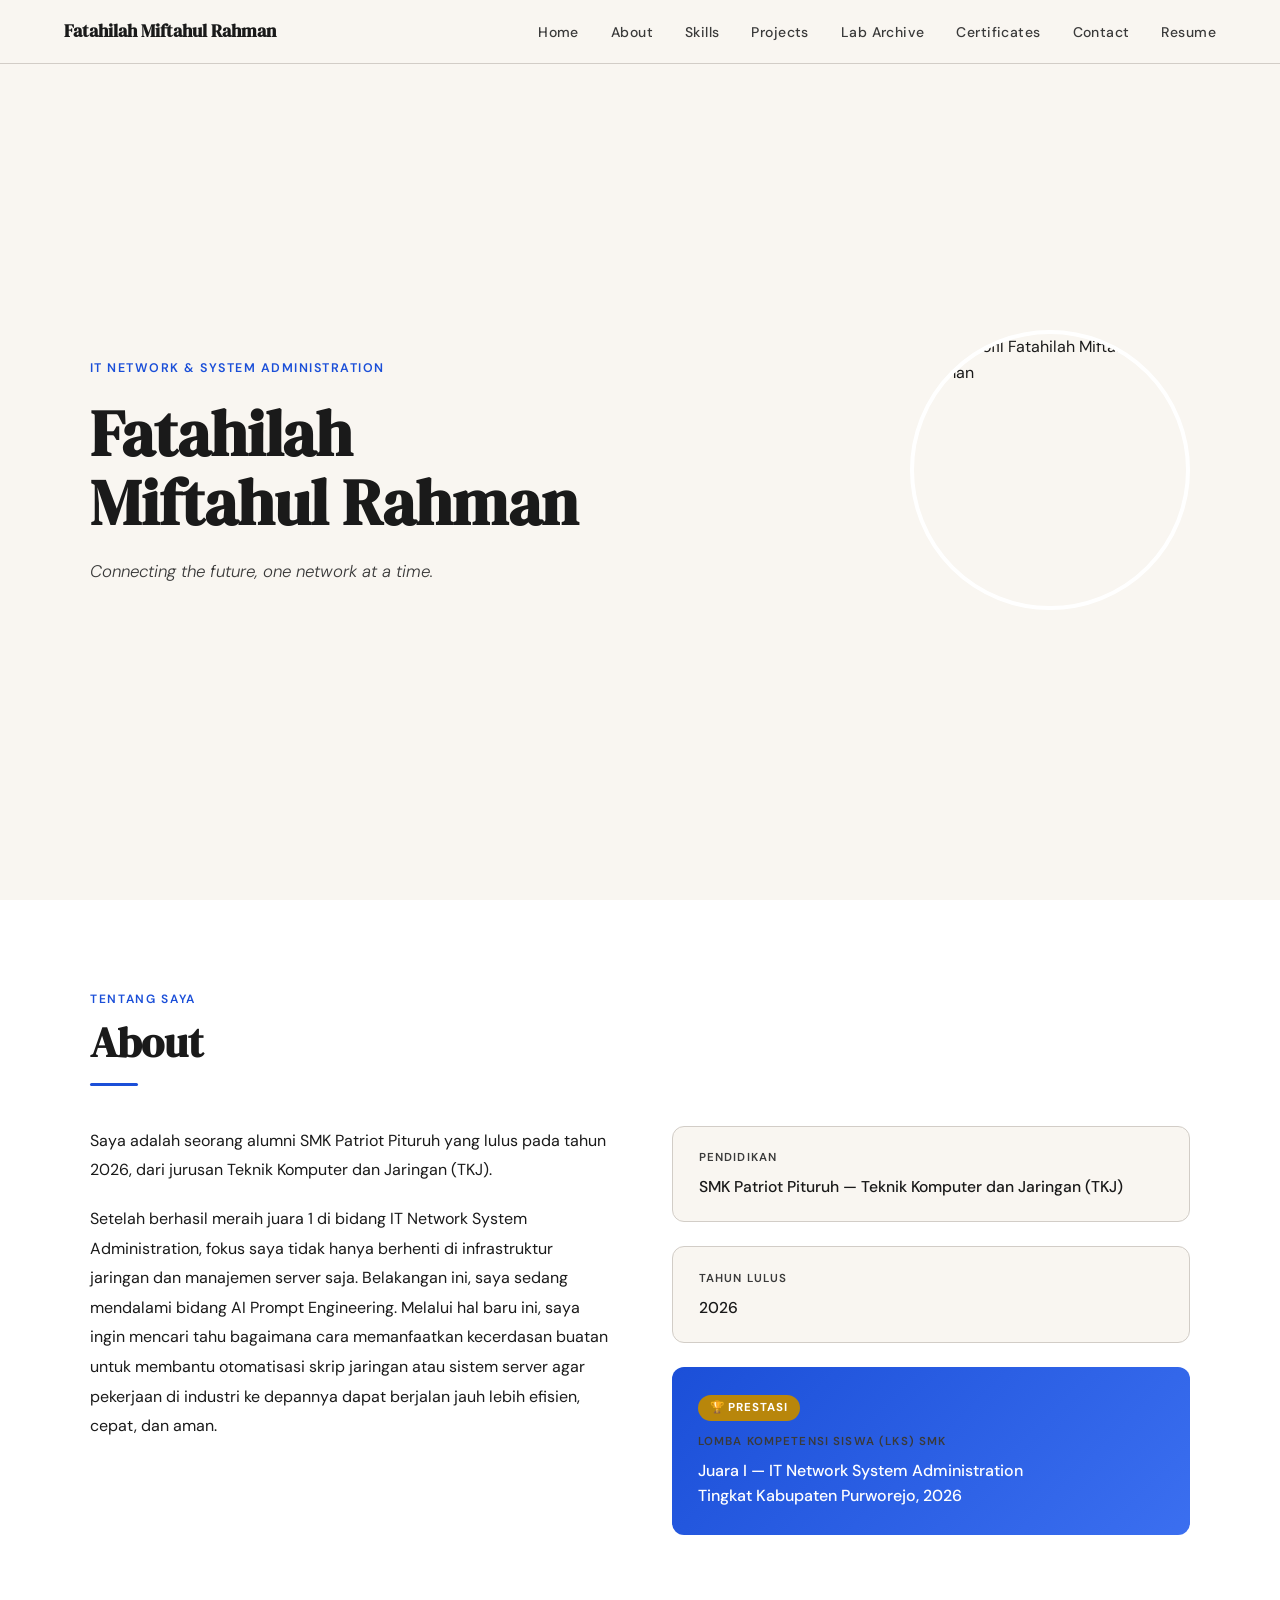
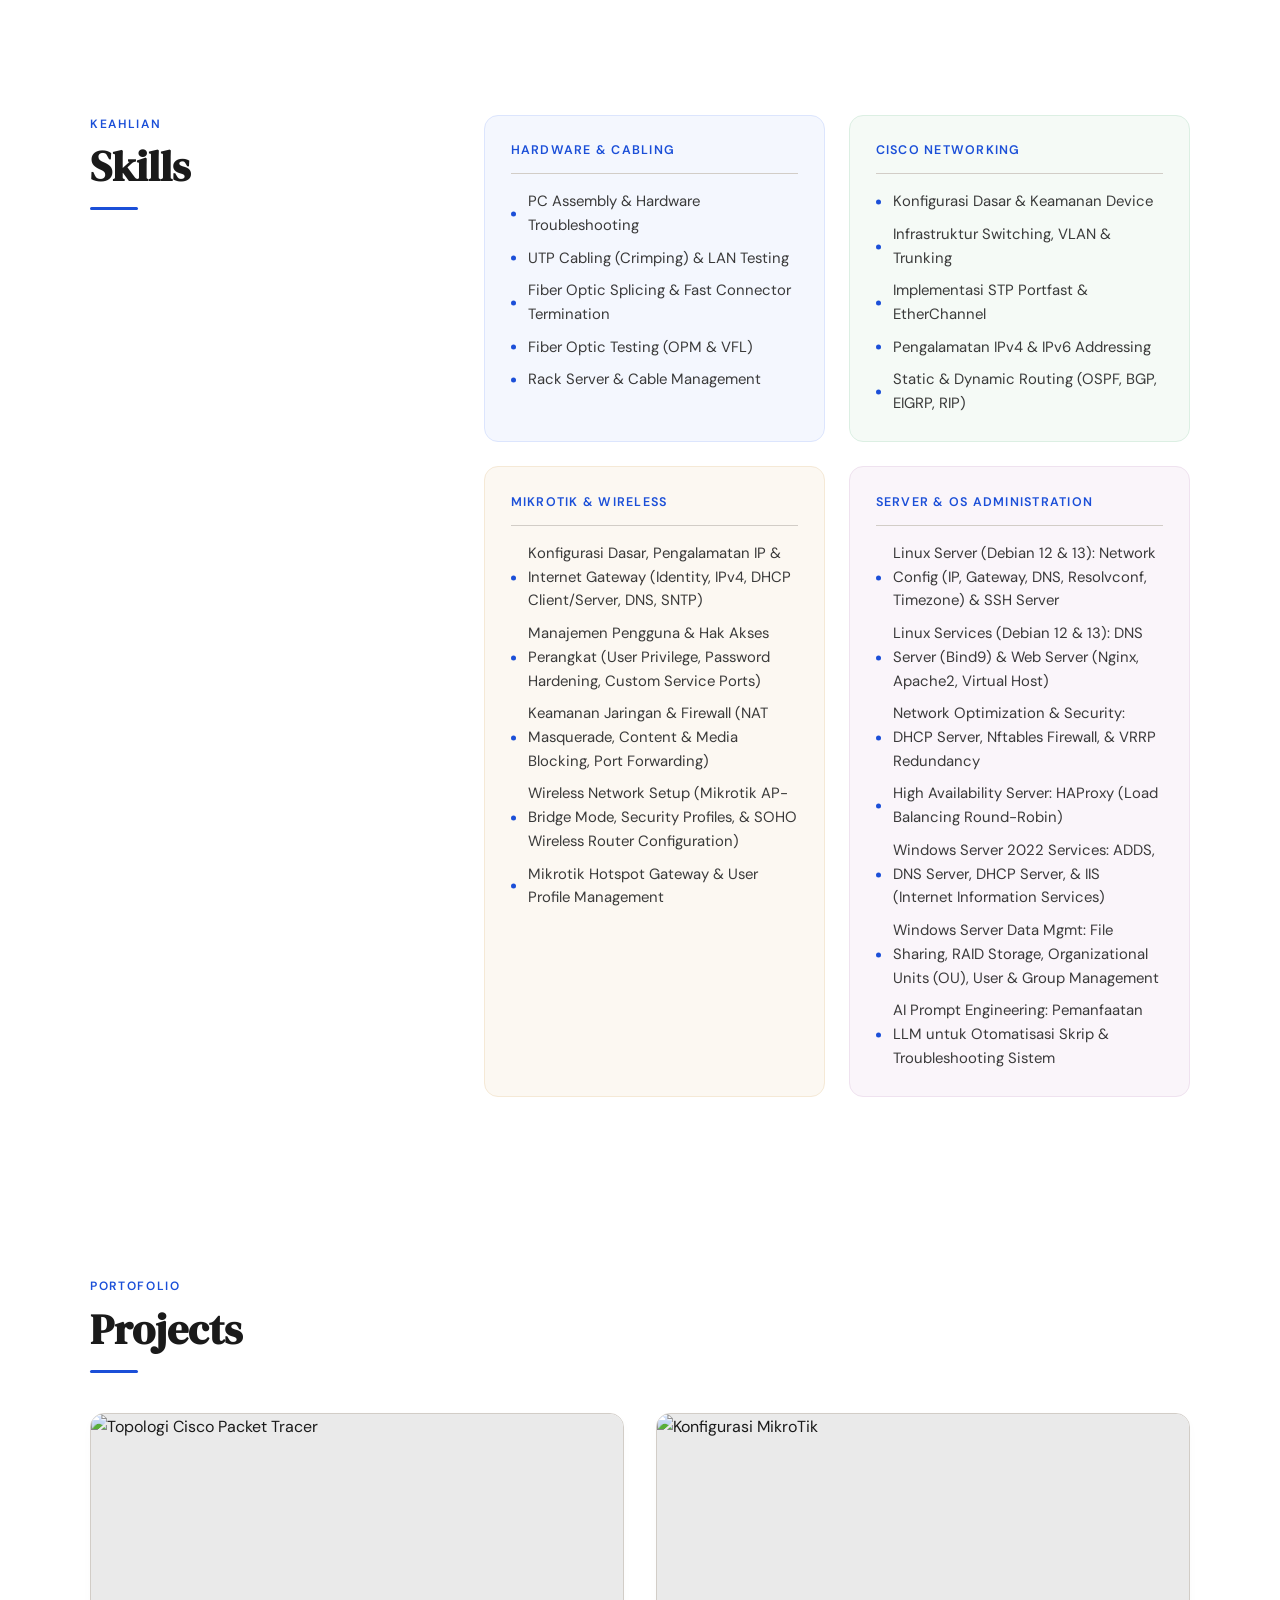
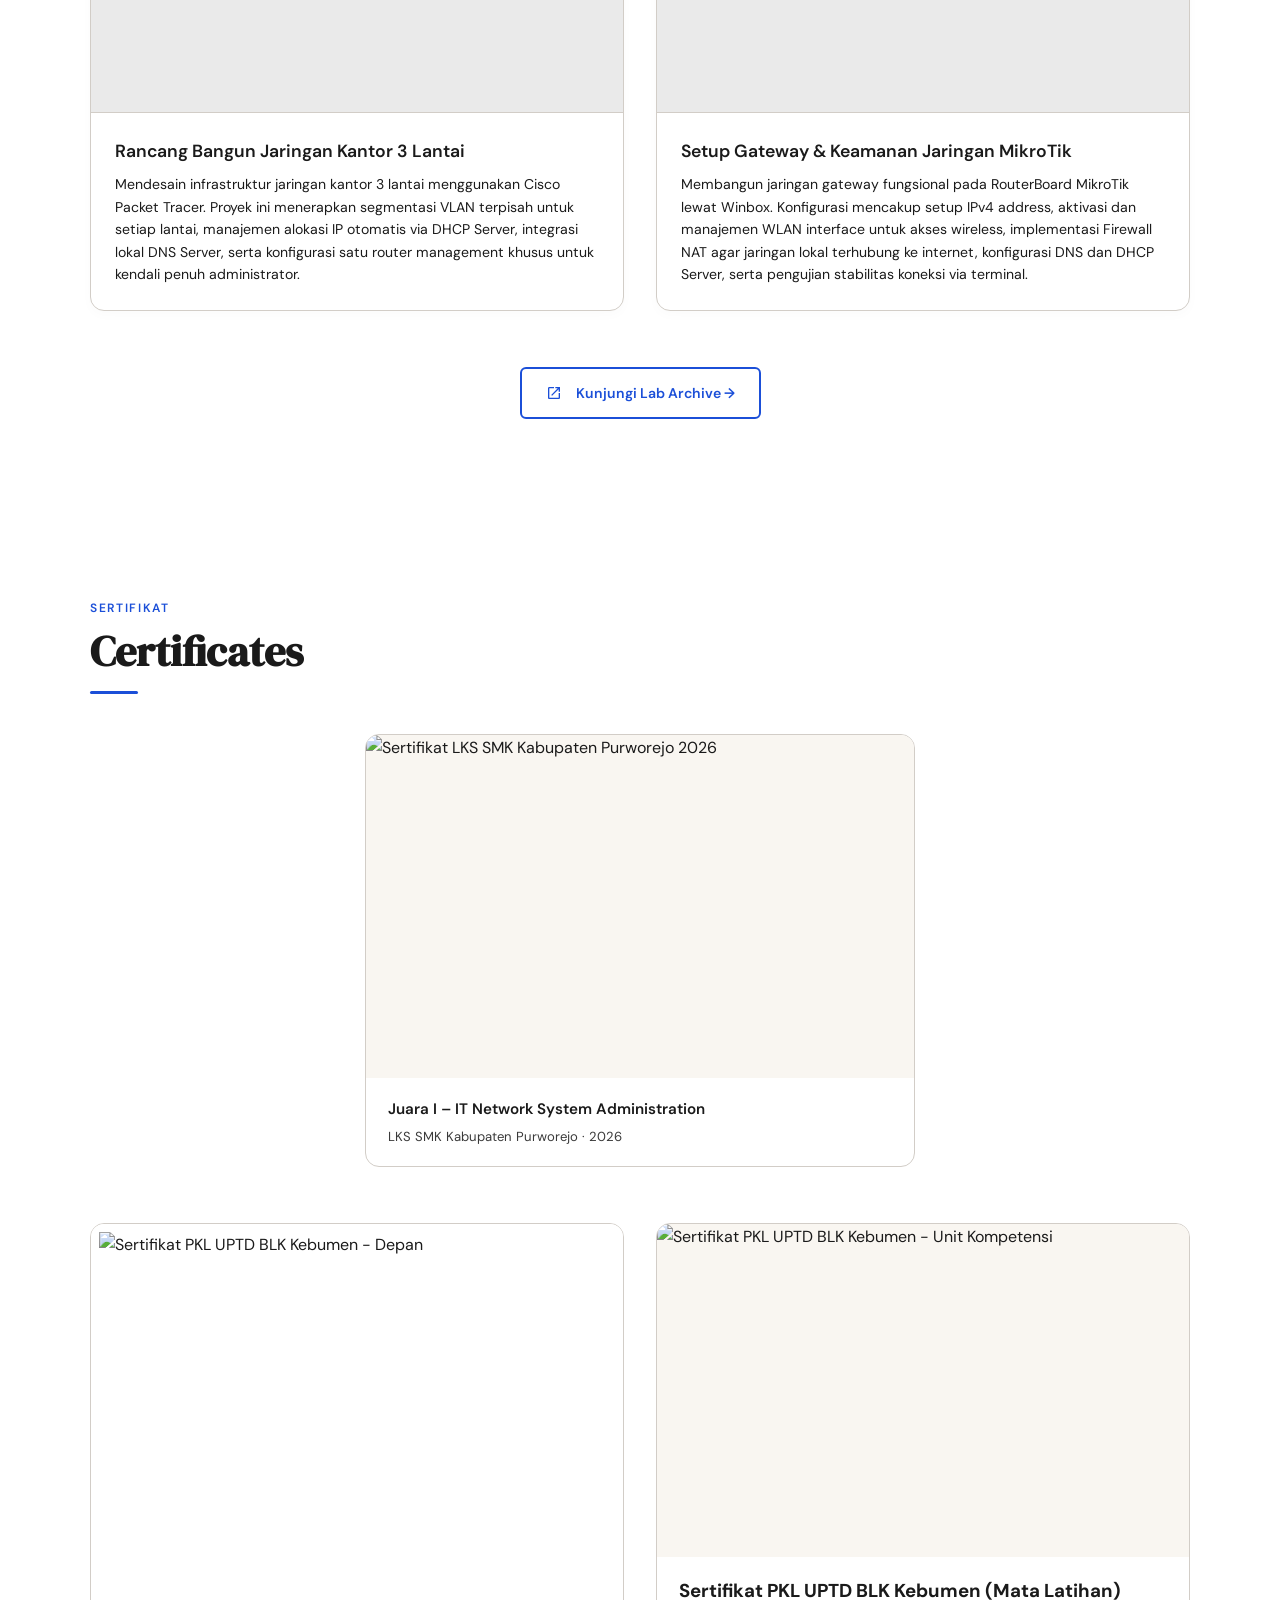
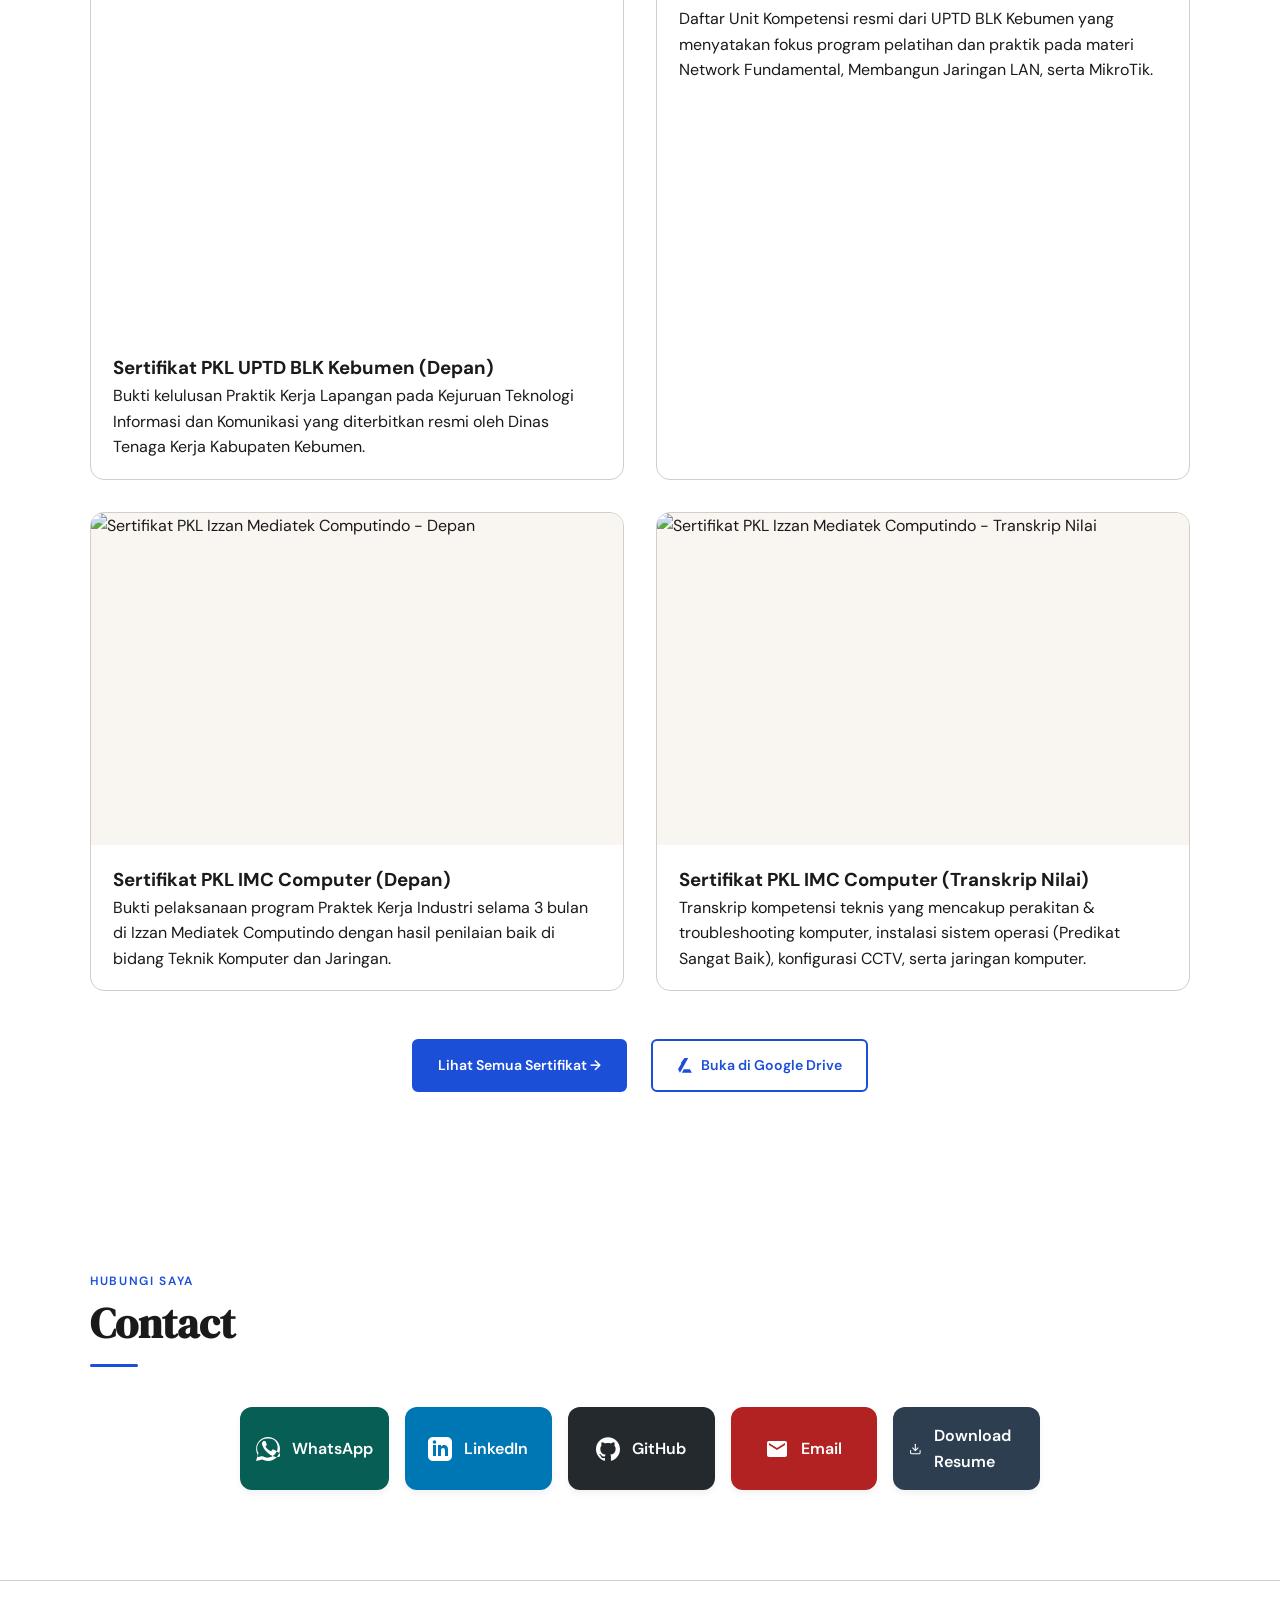
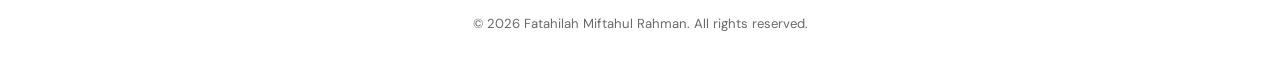
==== commit 296f4deb: "add update" ====
--- a/index.html
+++ b/index.html
@@ -1,6 +1,14 @@
 <!DOCTYPE html>
 <html lang="id">
 <head>
+  <!-- Favicon -->
+  <link rel="icon" type="image/png" sizes="96x96" href="/assets/favicon/favicon-96x96.png">
+  <link rel="icon" type="image/svg+xml" href="/assets/favicon/favicon.svg">
+  <link rel="shortcut icon" href="/assets/favicon/favicon.ico">
+  <link rel="apple-touch-icon" sizes="180x180" href="/assets/favicon/apple-touch-icon.png">
+  <link rel="manifest" href="/assets/favicon/site.webmanifest">
+  <meta name="apple-mobile-web-app-title" content="Fatahilah">
+  <meta name="application-name" content="Fatahilah">
   
   <!-- Google tag (gtag.js) -->
 <script async src="https://www.googletagmanager.com/gtag/js?id=G-EFVWRXB4SQ"></script>
@@ -59,6 +67,7 @@
           <li><a href="/lab-archive/">Lab Archive</a></li>
           <li><a href="#certificates">Certificates</a></li>
           <li><a href="#contact">Contact</a></li>
+          <li><a href="https://docs.google.com/viewer?url=https://cdn.jsdelivr.net/gh/fatahilah-tkj/portofolio@main/assets/Resume-Fatahilah-Miftahul-Rahman.pdf&hl=id-ID" download>Resume</a></li>
         </ul>
       </div>
     </nav>
@@ -299,6 +308,14 @@
             <svg viewBox="0 0 24 24" width="24" height="24"><path fill="currentColor" d="M20 4H4c-1.1 0-1.99.9-1.99 2L2 18c0 1.1.9 2 2 2h16c1.1 0 2-.9 2-2V6c0-1.1-.9-2-2-2zm0 4l-8 5-8-5V6l8 5 8-5v2z"/></svg>
             <span>Email</span>
           </a>
+          <a href="https://docs.google.com/viewer?url=https://cdn.jsdelivr.net/gh/fatahilah-tkj/portofolio@main/assets/Resume-Fatahilah-Miftahul-Rahman.pdf&hl=id-ID" download class="contact-btn cv-color">
+            <svg width="20" height="20" viewBox="0 0 24 24" fill="none" stroke="currentColor" stroke-width="2" stroke-linecap="round" stroke-linejoin="round">
+              <path d="M21 15v4a2 2 0 0 1-2 2H5a2 2 0 0 1-2-2v-4"/>
+              <polyline points="7 10 12 15 17 10"/>
+              <line x1="12" y1="15" x2="12" y2="3"/>
+            </svg>
+            <span>Download Resume</span>
+          </a>
         </div>
       </div>
     </section>
--- a/style.css
+++ b/style.css
@@ -1 +1 @@
-*,*::before,*::after{box-sizing:border-box;margin:0;padding:0}:root{--cream:#F9F6F1;--white:#FFFFFF;--ink:#1A1A1A;--ink-soft:#3A3A3A;--ink-muted:#6A6A6A;--accent:#1B4FD8;--accent-light:#E8EEFB;--accent-soft:#3B6FF0;--border:#D2CDC7;--gold:#C9A84C}html{scroll-behavior:smooth}body{font-family:'DM Sans',sans-serif;background-color:var(--cream);color:var(--ink);line-height:1.6;overflow-x:hidden}a,button,.menu-toggle,.close-btn,.close-modal,.contact-btn,.btn-transkrip,.cert-drive-btn{-webkit-tap-highlight-color:#fff0}.nav-logo,.overlay-links a,.back-btn,.menu-toggle,.close-btn,.close-modal{transition:transform 0.15s cubic-bezier(.4,0,.2,1),opacity 0.15s ease}.nav-logo:active,.overlay-links a:active,.back-btn:active,.menu-toggle:active,.close-btn:active,.close-modal:active{transform:scale(.96);opacity:.75;will-change:transform,opacity}.contact-btn,.btn-transkrip,.cert-drive-btn{transition:filter 0.15s ease,transform 0.15s ease}.contact-btn:active,.btn-transkrip:active,.cert-drive-btn:active{filter:brightness(.8);transform:scale(.98);will-change:filter,transform}nav{position:fixed;top:0;left:0;right:0;z-index:100;background:rgb(249 246 241 / .85);-webkit-backdrop-filter:blur(12px);backdrop-filter:blur(12px);border-bottom:1px solid var(--border);transition:transform 0.3s cubic-bezier(.16,1,.3,1)}.nav-hidden{transform:translateY(-100%)}.nav-container{max-width:1100px;margin:0 auto;padding:0 24px;height:64px;display:flex;align-items:center;justify-content:space-between}.nav-logo{font-family:'DM Serif Display',serif;font-size:1.15rem;color:var(--ink);text-decoration:none;letter-spacing:-.01em}.nav-links{display:flex;gap:2rem;list-style:none}.nav-links a{color:var(--ink-soft);text-decoration:none;font-size:.9rem;font-weight:500;transition:color .15s ease}.nav-links a:hover{color:var(--accent)}header{max-width:1100px;margin:0 auto;padding:120px 24px 60px;display:grid;grid-template-columns:1fr auto;gap:3rem;align-items:center}.hero-text{max-width:640px}.badge-lks{display:inline-flex;align-items:center;gap:6px;background:var(--accent-light);color:var(--accent);padding:6px 12px;border-radius:100px;font-size:.8rem;font-weight:600;margin-bottom:1.25rem}.badge-lks svg{width:14px;height:14px;fill:currentColor}h1{font-family:'DM Serif Display',serif;font-size:3rem;line-height:1.15;color:var(--ink);margin-bottom:1.5rem;letter-spacing:-.02em}h1 span{font-family:'DM Sans',sans-serif;font-weight:400;font-size:1.5rem;display:block;color:var(--ink-soft);margin-bottom:.5rem;letter-spacing:0}p.hero-lead{font-size:1.1rem;color:var(--ink-soft);margin-bottom:2rem}.contact-wrapper{display:flex;flex-wrap:wrap;gap:1rem}.contact-btn{display:inline-flex;align-items:center;gap:10px;padding:12px 20px;border-radius:8px;font-size:.9rem;font-weight:500;text-decoration:none;border:1px solid var(--border);background:var(--white);color:var(--ink)}.contact-btn svg{width:18px;height:18px}.linkedin-color{background:#0A66C2;color:var(--white);border-color:#0A66C2}.github-color{background:var(--ink);color:var(--white);border-color:var(--ink)}.avatar-wrap{width:240px;height:240px;border-radius:50%;overflow:hidden;border:1px solid var(--border);background:var(--white);box-shadow:0 10px 30px rgb(0 0 0 / .03)}.avatar-wrap img{width:100%;height:100%;object-fit:cover}section{max-width:1100px;margin:0 auto;padding:60px 24px}.section-label{font-size:.8rem;font-weight:600;text-transform:uppercase;letter-spacing:.08em;color:var(--accent);margin-bottom:.5rem}.section-title{font-family:'DM Serif Display',serif;font-size:1.8rem;color:var(--ink);margin-bottom:2rem}.about-grid{display:grid;grid-template-columns:1fr 1fr;gap:4rem;align-items:start}.about-text p{color:var(--ink-soft);margin-bottom:1.25rem;font-size:.95rem}.skills-grid{display:grid;grid-template-columns:1fr 1fr;gap:2rem}.skill-category h4{font-size:.9rem;font-weight:600;color:var(--ink);margin-bottom:.75rem;border-left:2px solid var(--accent);padding-left:8px}.skill-list{list-style:none;display:flex;flex-direction:column;gap:.5rem}.skill-list li{font-size:.9rem;color:var(--ink-muted);display:flex;align-items:center;gap:8px}.skill-list li::before{content:"";width:4px;height:4px;background:var(--border);border-radius:50%}.cert-header-box{display:flex;justify-content:between;align-items:flex-end;margin-bottom:2rem;flex-wrap:wrap;gap:1.5rem}.cert-header-box .section-title{margin-bottom:0}.cert-grid{display:grid;grid-template-columns:repeat(3,1fr);gap:1.5rem}.cert-card{background:var(--white);border:1px solid var(--border);border-radius:8px;overflow:hidden;display:flex;flex-direction:column}.cert-img-wrap{position:relative;width:100%;padding-top:63.33%;background:var(--cream);border-bottom:1px solid var(--border);overflow:hidden}.cert-img-wrap img{position:absolute;top:0;left:0;width:100%;height:100%;object-fit:cover}.cert-info{padding:16px;flex-grow:1;display:flex;flex-direction:column;justify-content:space-between;gap:12px}.cert-name{font-size:.95rem;font-weight:600;color:var(--ink);line-height:1.4;display:-webkit-box;-webkit-line-clamp:2;-webkit-box-orient:vertical;overflow:hidden}.cert-year{font-size:.8rem;color:var(--ink-muted)}.btn-secondary{background:var(--white);border:1px solid var(--border);color:var(--ink);padding:10px 18px;border-radius:6px;font-size:.85rem;font-weight:500;cursor:pointer;text-decoration:none;display:inline-flex;align-items:center;gap:8px}.btn-secondary:hover{background:var(--cream)}.btn-transkrip{background:var(--accent-light);border:1px solid var(--accent-light);color:var(--accent);padding:8px 14px;border-radius:6px;font-size:.8rem;font-weight:600;cursor:pointer;display:inline-flex;align-items:center;justify-content:center;gap:6px;width:100%}.btn-transkrip svg{width:14px;height:14px;stroke:currentColor;fill:none}.cert-drive-btn{display:flex;align-items:center;justify-content:center;gap:10px;max-width:320px;margin:3rem auto 0;padding:14px 24px;background:var(--ink);color:var(--white);border-radius:8px;text-decoration:none;font-size:.9rem;font-weight:500;border:1px solid var(--ink)}.cert-drive-btn svg{width:18px;height:18px;fill:currentColor}footer{border-top:1px solid var(--border);background:var(--white);padding:40px 24px;text-align:center;font-size:.85rem;color:var(--ink-muted)}.menu-toggle{display:none;flex-direction:column;gap:5px;cursor:pointer;width:24px}.menu-toggle span{display:block;width:100%;height:2px;background:var(--ink);border-radius:2px}.nav-overlay{display:none}.modal{position:fixed;top:0;left:0;width:100%;height:100%;background:rgb(26 26 26 / .8);-webkit-backdrop-filter:blur(8px);backdrop-filter:blur(8px);z-index:300;display:flex;align-items:center;justify-content:center;opacity:0;pointer-events:none;transition:opacity 0.3s ease;padding:24px}.modal.show{opacity:1;pointer-events:auto}.modal-content{position:relative;max-width:760px;width:100%;background:var(--white);border-radius:12px;padding:12px;box-shadow:0 20px 50px rgb(0 0 0 / .3);transform:scale(.95);transition:transform 0.3s cubic-bezier(.34,1.56,.64,1)}.modal.show .modal-content{transform:scale(1)}.modal-content img{width:100%;height:auto;display:block;border-radius:6px;border:1px solid var(--border)}.close-modal{position:absolute;top:-44px;right:0;color:var(--white);font-size:2rem;cursor:pointer;background:none;border:none;display:flex;align-items:center;justify-content:center;width:36px;height:36px}@media (max-width:1024px){.cert-grid{grid-template-columns:repeat(2,1fr)}}@media (max-width:768px){header{grid-template-columns:1fr;gap:2rem;padding-top:100px;text-align:center}.hero-text{max-width:100%}.contact-wrapper{justify-content:center}.avatar-wrap{margin:0 auto;width:200px;height:200px}.about-grid{grid-template-columns:1fr;gap:2rem}.menu-toggle{display:flex}.nav-overlay{position:fixed;top:0;right:-100%;width:190px;height:100vh;background:var(--white);box-shadow:-5px 0 30px rgb(0 0 0 / .05);z-index:200;padding:16px 20px;flex-direction:column;justify-content:flex-start;align-items:flex-start;gap:1.2rem;transition:right 0.4s cubic-bezier(.16,1,.3,1);display:flex}.nav-overlay.open{right:0}.overlay-header{display:flex;align-items:center;justify-content:space-between;width:100%;border-bottom:1px solid var(--border);padding-bottom:.5rem}.close-btn{font-size:2rem;color:var(--ink-soft);cursor:pointer;line-height:1}.overlay-title{display:block;font-size:.85rem;font-weight:600;letter-spacing:.05em;text-transform:uppercase;color:var(--ink-muted)}.overlay-links{flex-direction:column;gap:1rem;align-items:flex-start;width:100%;list-style:none}.overlay-links a{font-size:1.05rem;width:100%;color:var(--ink-soft);text-decoration:none;font-weight:500}.nav-links{display:none}}@media (max-width:480px){h1{font-size:2.2rem}.cert-grid{grid-template-columns:1fr}}@media (max-width:360px){.cert-drive-btn{font-size:.78rem}}
+*,::before,::after{box-sizing:border-box;margin:0;padding:0}:root{--cream:#F9F6F1;--white:#FFF;--ink:#1A1A1A;--ink-soft:#3A3A3A;--ink-muted:#6A6A6A;--accent:#1B4FD8;--accent-light:#E8EEFB;--accent-soft:#3B6FF0;--border:#D2CDC7;--gold:#C9A84C}html{scroll-behavior:smooth}body{font-family:'DM Sans',sans-serif;background-color:var(--cream);color:var(--ink);line-height:1.6;overflow-x:hidden}a,button,.menu-toggle,.close-btn,.close-modal,.contact-btn,.btn-transkrip,.cert-drive-btn{-webkit-tap-highlight-color:transparent}.nav-logo,.overlay-links a,.back-btn,.menu-toggle,.close-btn,.close-modal{transition:transform .15s cubic-bezier(0.4,0,0.2,1),opacity .15s ease}.nav-logo:active,.overlay-links a:active,.back-btn:active,.menu-toggle:active,.close-btn:active,.close-modal:active{transform:scale(0.96);opacity:.75}.contact-btn,.btn-transkrip,.cert-drive-btn{transition:filter .15s ease,transform .15s ease}.contact-btn:active,.btn-transkrip:active,.cert-drive-btn:active{filter:brightness(0.85);transform:scale(0.98)}nav{position:fixed;top:0;left:0;right:0;z-index:100;background:#f9f6f1f2;backdrop-filter:blur(12px);border-bottom:1px solid var(--border);padding:0 5%;display:flex;align-items:center;justify-content:space-between;height:64px;opacity:1;transform:translateY(0);transition:opacity .4s ease,transform .4s ease}nav.nav-hidden{opacity:0;transform:translateY(-10px);pointer-events:none}.nav-logo{font-family:'DM Serif Display',serif;font-size:1.1rem;color:var(--ink);text-decoration:none;font-weight:700}.menu-toggle{display:none;flex-direction:column;gap:5px;cursor:pointer;padding:5px}.menu-toggle span{display:block;width:24px;height:2px;background-color:var(--ink);transition:.3s}.nav-overlay{display:flex;align-items:center}.overlay-links{list-style:none;display:flex;flex-direction:row;gap:2rem}.overlay-links a{text-decoration:none;font-size:.875rem;font-weight:500;color:var(--ink-soft);letter-spacing:.03em;transition:color .2s}.overlay-links a:hover{color:var(--accent)}.overlay-header{display:none}#home{min-height:100vh;display:flex;align-items:center;padding:100px 5% 60px;position:relative;overflow:hidden}.hero-bg-line{display:none}.hero-content{position:relative;z-index:1;display:flex;align-items:center;gap:5rem;max-width:1100px;margin:0 auto;width:100%}.hero-text{flex:1}.hero-eyebrow{display:inline-block;font-size:.78rem;font-weight:600;letter-spacing:.12em;text-transform:uppercase;color:var(--accent);margin-bottom:1.25rem}.hero-name{font-family:'DM Serif Display',serif;font-size:clamp(2.8rem,5vw,4.2rem);line-height:1.08;color:var(--ink);margin-bottom:1.25rem}.hero-tagline{font-size:1.05rem;font-weight:300;color:var(--ink-soft);max-width:440px;line-height:1.7;font-style:italic}.hero-photo-wrap{flex-shrink:0;width:280px;height:280px;border-radius:50%;overflow:hidden;border:4px solid var(--white);box-shadow:0 20px 60px #1b4fd826 0 4px 16px #00000014;animation:floatUp .9s ease both}.hero-photo-wrap img{width:100%;height:100%;object-fit:cover;object-position:center top;display:block}@keyframes floatUp{from{opacity:0;transform:translateY(30px)}to{opacity:1;transform:translateY(0)}}section{padding:90px 5%}.section-inner{max-width:1100px;margin:0 auto}.section-label{font-size:.75rem;font-weight:600;letter-spacing:.14em;text-transform:uppercase;color:var(--accent);margin-bottom:.6rem}.section-title{font-family:'DM Serif Display',serif;font-size:clamp(1.9rem,3.5vw,2.6rem);color:var(--ink);margin-bottom:0;line-height:1.15}.divider{width:48px;height:3px;background:var(--accent);margin:1rem 0 2.5rem;border-radius:2px}#about,#skills,#projects,#certificates,#contact,footer{background:var(--white)}.about-grid{display:grid;grid-template-columns:1fr 1fr;gap:4rem;align-items:start}.about-body p{font-size:1rem;color:var(--ink-soft);line-height:1.85;margin-bottom:1.2rem}.about-meta{display:flex;flex-direction:column;gap:1.5rem}.meta-card{background:var(--cream);border:1px solid var(--border);border-radius:12px;padding:1.4rem 1.6rem}.meta-card-label{font-size:.72rem;font-weight:600;letter-spacing:.1em;text-transform:uppercase;color:var(--ink-muted);margin-bottom:.4rem}.meta-card-value{font-size:.98rem;font-weight:500;color:var(--ink)}.achievement-card{background:linear-gradient(135deg,var(--accent) 0%,var(--accent-soft) 100%);border-radius:12px;padding:1.6rem;color:var(--white)}.achievement-card .meta-card-label{color:#ffffffb3}.achievement-card .meta-card-value{color:var(--white);font-size:1rem}.achievement-badge{display:inline-block;background:var(--gold);color:var(--white);font-size:.72rem;font-weight:600;letter-spacing:.08em;text-transform:uppercase;padding:.25rem .75rem;border-radius:20px;margin-bottom:.75rem}.skills-grid{display:grid;grid-template-columns:repeat(auto-fit,minmax(240px,1fr));gap:1.5rem}.skill-category{background:var(--white);border:1px solid var(--border);border-radius:14px;padding:1.6rem;transition:box-shadow 0.25s,transform .25s}.skill-category:hover{box-shadow:0 8px 30px #1b4fd81a;transform:translateY(-3px)}.skills-grid .skill-category:nth-child(1){background:#F4F7FE;border-color:#DCE5FD}.skills-grid .skill-category:nth-child(2){background:#F5FAF6;border-color:#DCEFE3}.skills-grid .skill-category:nth-child(3){background:#FCF8F2;border-color:#F5E9D6}.skills-grid .skill-category:nth-child(4){background:#FAF5FA;border-color:#EFE2EF}.skill-cat-title{font-size:.78rem;font-weight:600;letter-spacing:.1em;text-transform:uppercase;color:var(--accent);margin-bottom:1rem;padding-bottom:.75rem;border-bottom:1px solid var(--border)}.skill-list{list-style:none;display:flex;flex-direction:column;gap:.55rem}.skill-list li{font-size:.93rem;color:var(--ink-soft);padding-left:1.1rem;position:relative}.skill-list li::before{content:'';position:absolute;left:0;top:50%;transform:translateY(-50%);width:5px;height:5px;background:var(--accent);border-radius:50%}.projects-grid{display:grid;grid-template-columns:repeat(auto-fit,minmax(280px,1fr));gap:2rem}.project-card{background:var(--white);border:1px solid var(--border);border-radius:14px;overflow:hidden;box-shadow:0 4px 12px #00000005;transition:transform .3s ease,box-shadow .3s ease}.project-card:hover{transform:translateY(-5px);box-shadow:0 12px 30px #1b4fd814}.project-img-wrap{width:100%;aspect-ratio:16/9;background:#EAEAEA;overflow:hidden;border-bottom:1px solid var(--border)}.project-img-wrap img{width:100%;height:100%;object-fit:cover}.project-info{padding:1.5rem}.project-card-title{font-size:1.1rem;font-weight:600;color:var(--ink);margin-bottom:.5rem}.project-desc{font-size:.88rem;color:var(--ink-soft);line-height:1.6}.cert-grid{display:grid;grid-template-columns:repeat(auto-fit,minmax(300px,1fr));gap:1.75rem;margin-bottom:2.5rem}.cert-card{border:1px solid var(--border);border-radius:14px;overflow:hidden;transition:box-shadow 0.25s,transform .25s;background:var(--white)}.cert-card:hover{box-shadow:0 10px 36px #0000001a;transform:translateY(-4px)}.cert-img-wrap{width:100%;aspect-ratio:16/10;overflow:hidden;background:var(--cream)}.cert-img-wrap img{width:100%;height:100%;object-fit:cover;display:block;transition:transform .4s}.cert-card:hover .cert-img-wrap img{transform:scale(1.03)}.cert-info{padding:1.2rem 1.4rem}.cert-name{font-weight:600;font-size:.95rem;color:var(--ink);margin-bottom:.3rem}.cert-year{font-size:.82rem;color:var(--ink-muted)}.cert-card.pkl-vertical .cert-img-wrap{height:auto;aspect-ratio:3 / 4;background-color:var(--white)}.cert-card.pkl-vertical .cert-img-wrap img{object-fit:contain;padding:.5rem}.cert-buttons-wrapper{display:flex;flex-direction:column;gap:1rem;align-items:center;justify-content:center;margin-top:3rem;padding:0 1rem}.cert-btn{display:inline-flex;align-items:center;justify-content:center;gap:.5rem;width:100%;max-width:320px;padding:.8rem 1.5rem;font-family:'DM Sans',sans-serif;font-size:.88rem;text-align:center;font-weight:600;text-decoration:none;border-radius:6px;transition:all .2s ease;cursor:pointer}.cert-btn.btn-primary{background-color:var(--accent);color:#fff;border:2px solid var(--accent)}.cert-btn.btn-primary:hover{background-color:transparent;color:var(--accent)}.cert-btn.btn-secondary{background-color:transparent;color:var(--accent);border:2px solid var(--accent)}.cert-btn.btn-secondary:hover{background-color:var(--accent);color:#fff}.btn-transkrip{display:inline-flex;align-items:center;gap:.4rem;margin-top:.8rem;padding:.5rem 1rem;background-color:transparent;color:var(--accent);border:1.5px solid var(--accent);border-radius:4px;font-size:.85rem;font-weight:600;cursor:pointer;transition:all .2s}.btn-transkrip:hover{background-color:var(--accent);color:#fff}.cert-drive-btn{display:flex;align-items:center;justify-content:center;gap:.6rem;width:calc(100% - 2rem);max-width:340px;margin:3.5rem auto 0;padding:.8rem 1.2rem;background-color:transparent;color:var(--ink-soft);border:2px solid var(--accent);border-radius:6px;font-family:'DM Sans',sans-serif;font-size:.85rem;font-weight:600;text-decoration:none;white-space:nowrap;cursor:pointer}.cert-drive-btn:hover{background-color:var(--accent);color:#fff}.cert-drive-btn svg{width:18px;height:18px;flex-shrink:0}.cert-drive-btn svg path{fill:var(--accent);transition:fill .2s ease}.cert-drive-btn:hover svg path{fill:#fff}.certificates-page{padding-top:120px}.back-btn-wrap{margin-bottom:2rem}.back-btn{display:inline-flex;align-items:center;gap:.5rem;text-decoration:none;color:var(--accent);font-weight:600;font-size:.95rem}.modal{display:flex;position:fixed;z-index:9999;top:0;left:0;width:100%;height:100%;background-color:#000000d9;align-items:center;justify-content:center;opacity:0;visibility:hidden;pointer-events:none;transition:opacity .3s ease-in-out,visibility .3s ease-in-out}.modal.show{opacity:1;visibility:visible;pointer-events:auto}.modal-content{max-width:90%;max-height:85vh;border-radius:8px;box-shadow:0 5px 25px #00000080;transform:scale(0.7);transition:transform .3s cubic-bezier(0.34,1.56,0.64,1);object-fit:contain;border:2px solid #ffffff1a}.modal.show .modal-content{transform:scale(1)}.close-modal{position:absolute;top:15px;right:20px;background:#fafafa33;width:45px;height:45px;display:flex;align-items:center;justify-content:center;border-radius:50%;font-size:28px;line-height:1;color:#fff;cursor:pointer}.contact-grid{display:flex;flex-direction:column;gap:1rem;width:100%;max-width:500px;margin:2rem auto 0}.contact-btn{display:flex;align-items:center;justify-content:center;gap:.75rem;padding:1rem;border-radius:12px;text-decoration:none;font-weight:600;font-size:1rem;color:#fff;box-shadow:0 4px 6px #0000000d}.wa-color{background-color:#25D366}.linkedin-color{background-color:#0077B5}.github-color{background-color:#24292e}.email-color{background-color:#EA4335}footer{text-align:center;padding:2rem;font-size:.82rem;color:var(--ink-muted);border-top:1px solid var(--border)}@media (min-width: 600px){.cert-grid{display:grid;grid-template-columns:repeat(2,1fr);gap:2rem}.cert-card.featured-cert{grid-column:1 / -1;max-width:550px;margin-left:auto;margin-right:auto;margin-bottom:2rem}#skills .section-inner{display:flex;align-items:flex-start;gap:4rem}#skills .section-inner > div:first-child{position:sticky;top:100px;width:30%;flex-shrink:0}.skills-grid{flex-grow:1;grid-template-columns:repeat(2,1fr);gap:1.5rem}.lks-featured{grid-column:span 2;justify-self:center;width:100%;max-width:550px;margin-bottom:1.5rem}.cert-buttons-wrapper{flex-direction:row;gap:1.5rem}.cert-btn{width:auto;max-width:none}.cert-drive-btn{font-size:.9rem;max-width:360px}.contact-grid{flex-direction:row;max-width:800px}.contact-btn{flex:1}}@media (max-width: 768px){.hero-content{flex-direction:column-reverse;gap:2.5rem;text-align:center}.hero-tagline{margin:0 auto}.hero-photo-wrap{width:200px;height:200px}.about-grid{grid-template-columns:1fr;gap:2rem}.menu-toggle{display:flex}.nav-overlay{position:fixed;top:0;right:-100%;width:190px;height:100vh;background:var(--white);box-shadow:-5px 0 30px #0000000d;z-index:200;padding:16px 20px;flex-direction:column;justify-content:flex-start;align-items:flex-start;gap:1.2rem;transition:right .4s cubic-bezier(0.16,1,0.3,1)}.nav-overlay.open{right:0}.overlay-header{display:flex;align-items:center;justify-content:space-between;width:100%;border-bottom:1px solid var(--border);padding-bottom:.5rem}.close-btn{font-size:2rem;color:var(--ink-soft);cursor:pointer;line-height:1}.overlay-title{display:block;font-size:.85rem;font-weight:600;letter-spacing:.05em;text-transform:uppercase;color:var(--ink-muted)}.overlay-links{flex-direction:column;gap:1rem;align-items:flex-start;width:100%}.overlay-links a{font-size:1.05rem;width:100%}}@media (max-width: 360px){.cert-drive-btn{font-size:.78rem;gap:.4rem}.cert-drive-btn svg{width:16px;height:16px}}.skill-list li{color:var(--ink-soft)!important}.cert-year,.meta-card-label,.overlay-title{color:var(--ink-soft)!important}.cert-meta{font-size:.75rem;color:var(--ink-muted);margin-top:4px}.project-desc,.about-body p{color:var(--ink)!important}.achievement-badge{background:#B8860B!important;color:#FFF!important;font-weight:700}.contact-btn.wa-color{background-color:#075E54!important}.contact-btn.email-color{background-color:#B22222!important}.cv-color{background-color:#2C3E50!important}
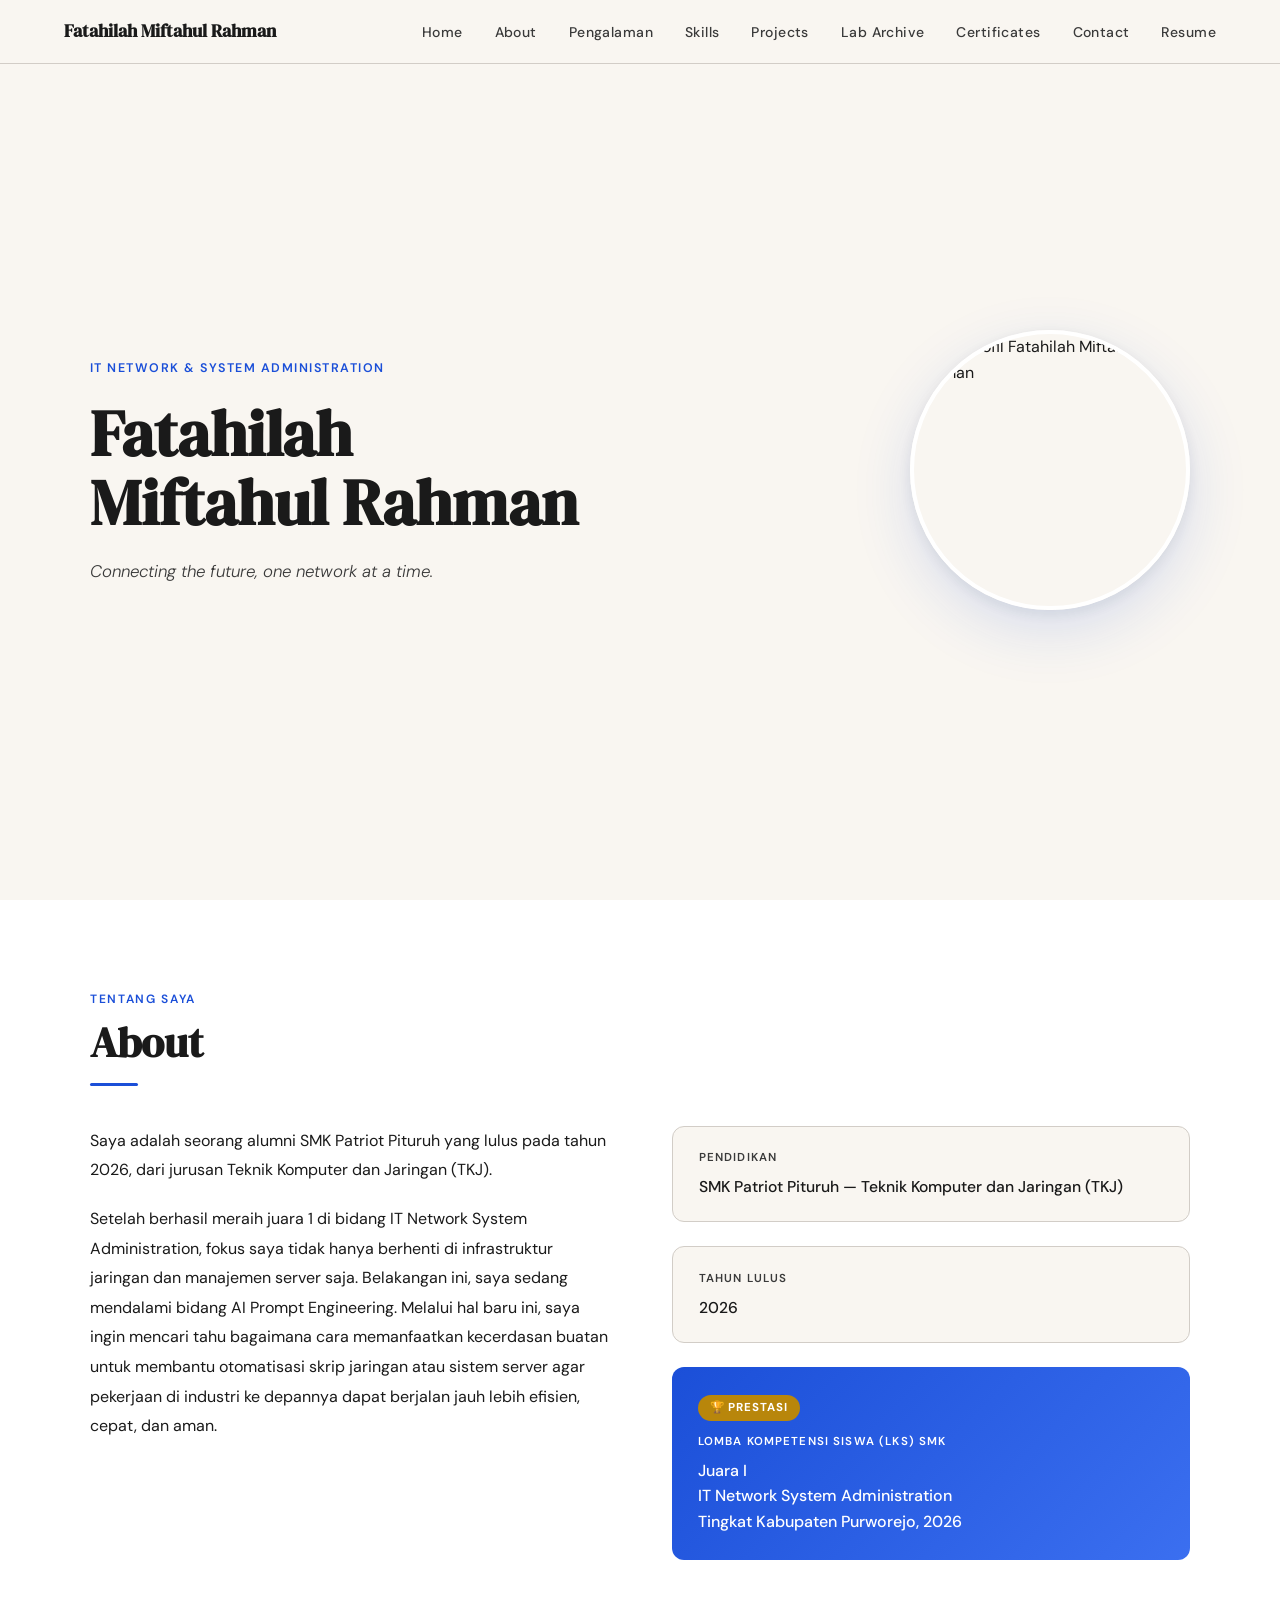
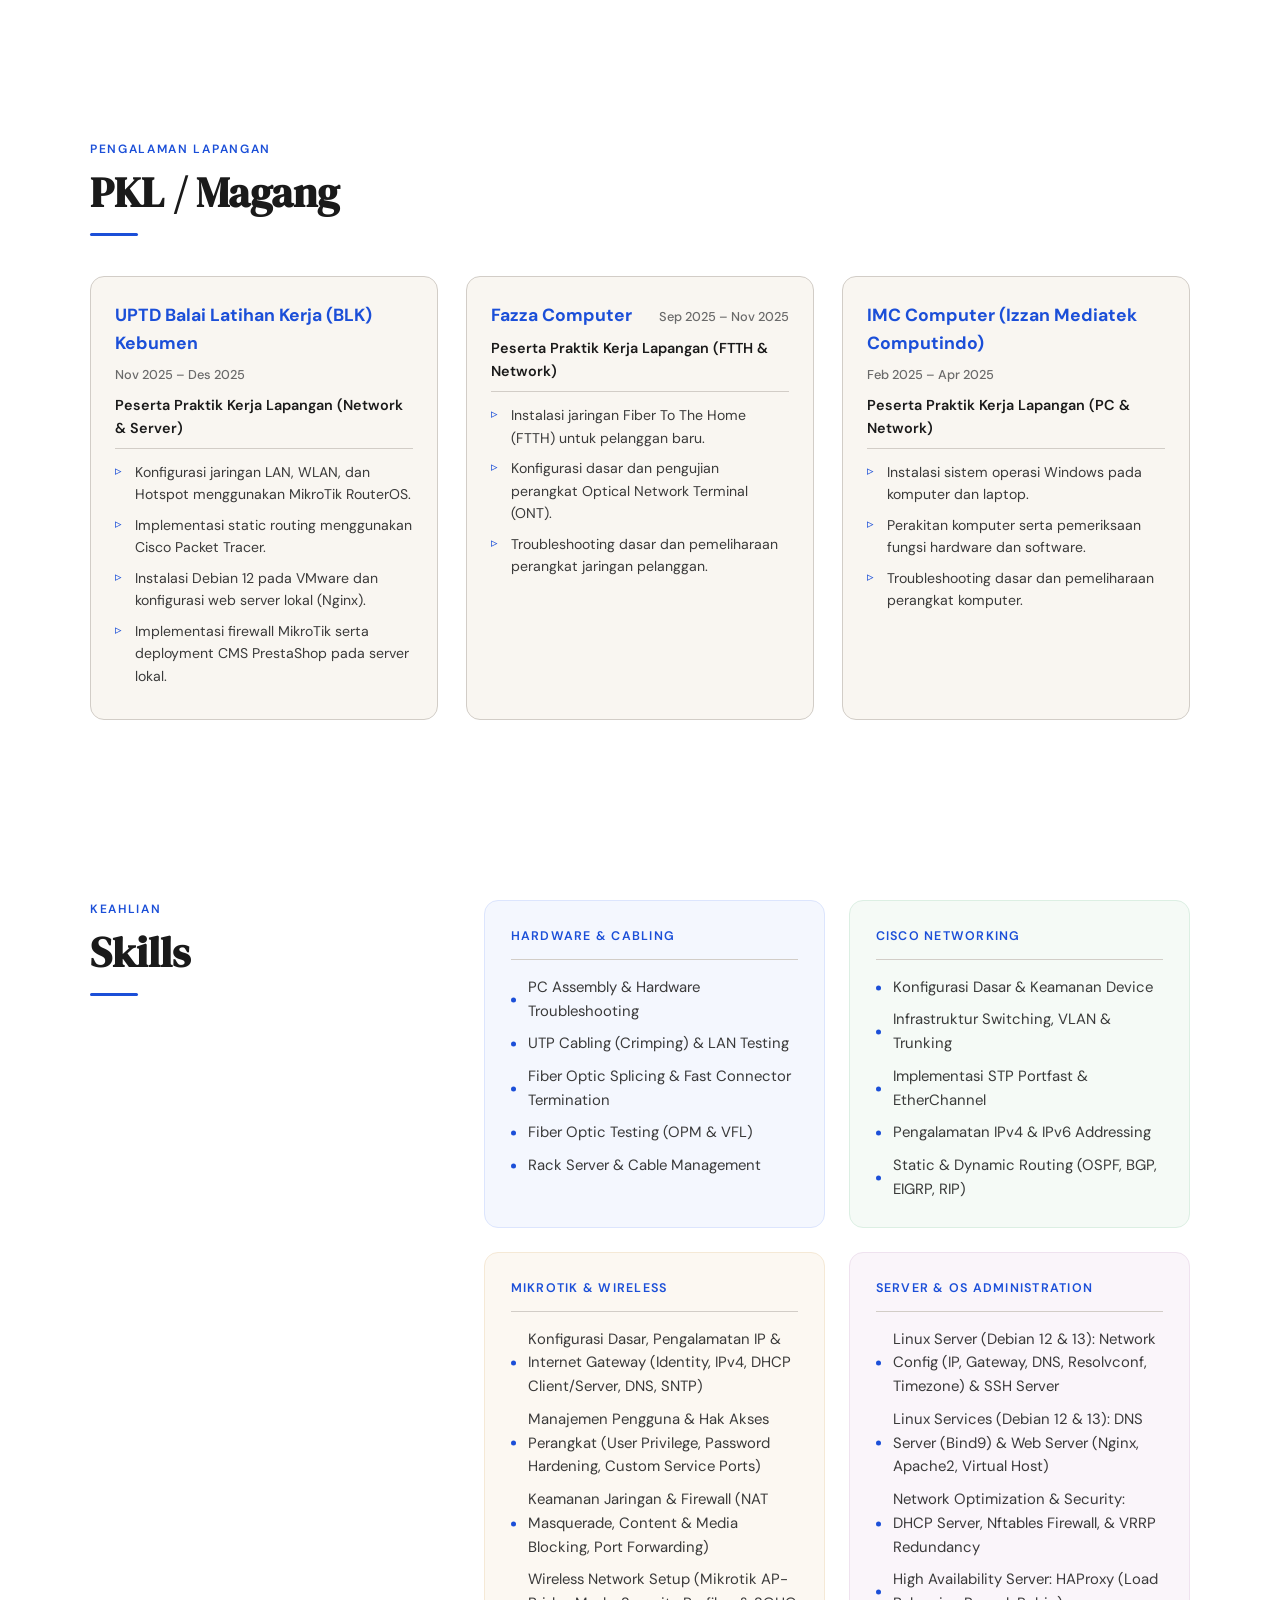
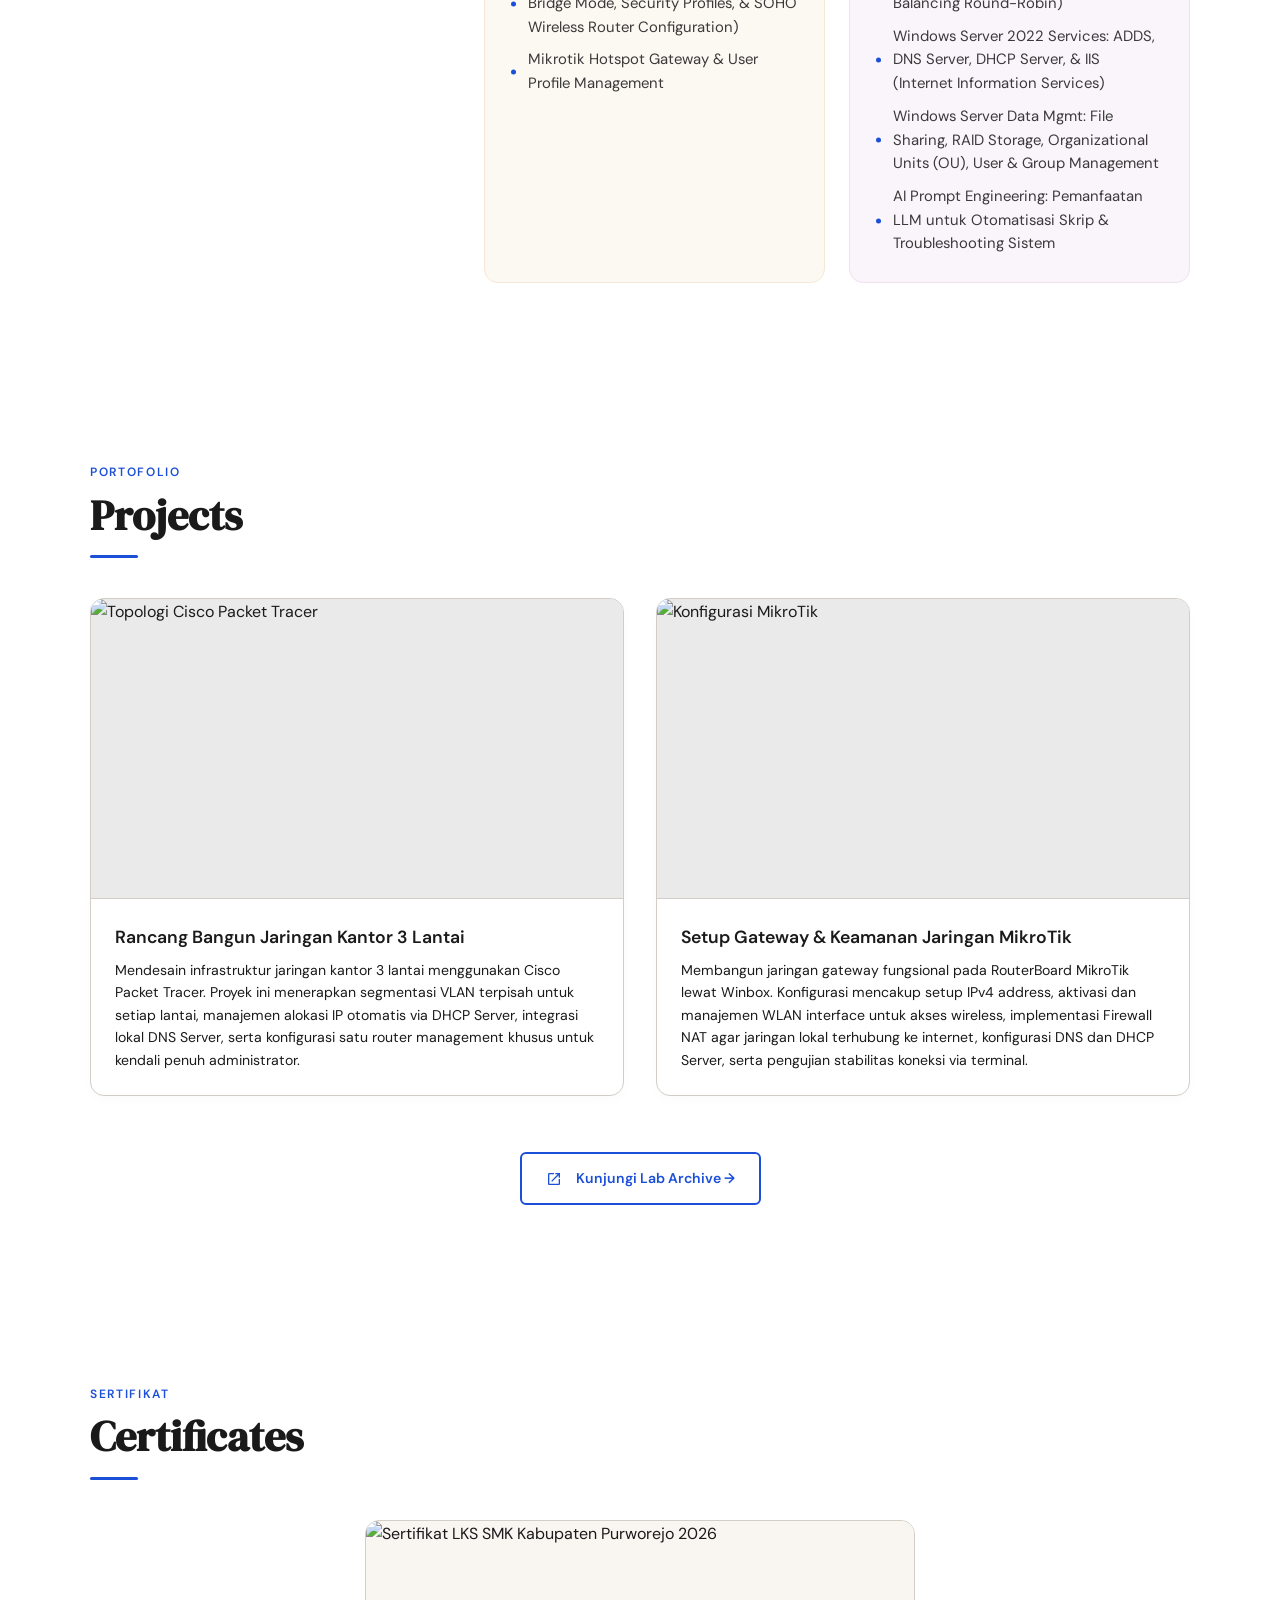
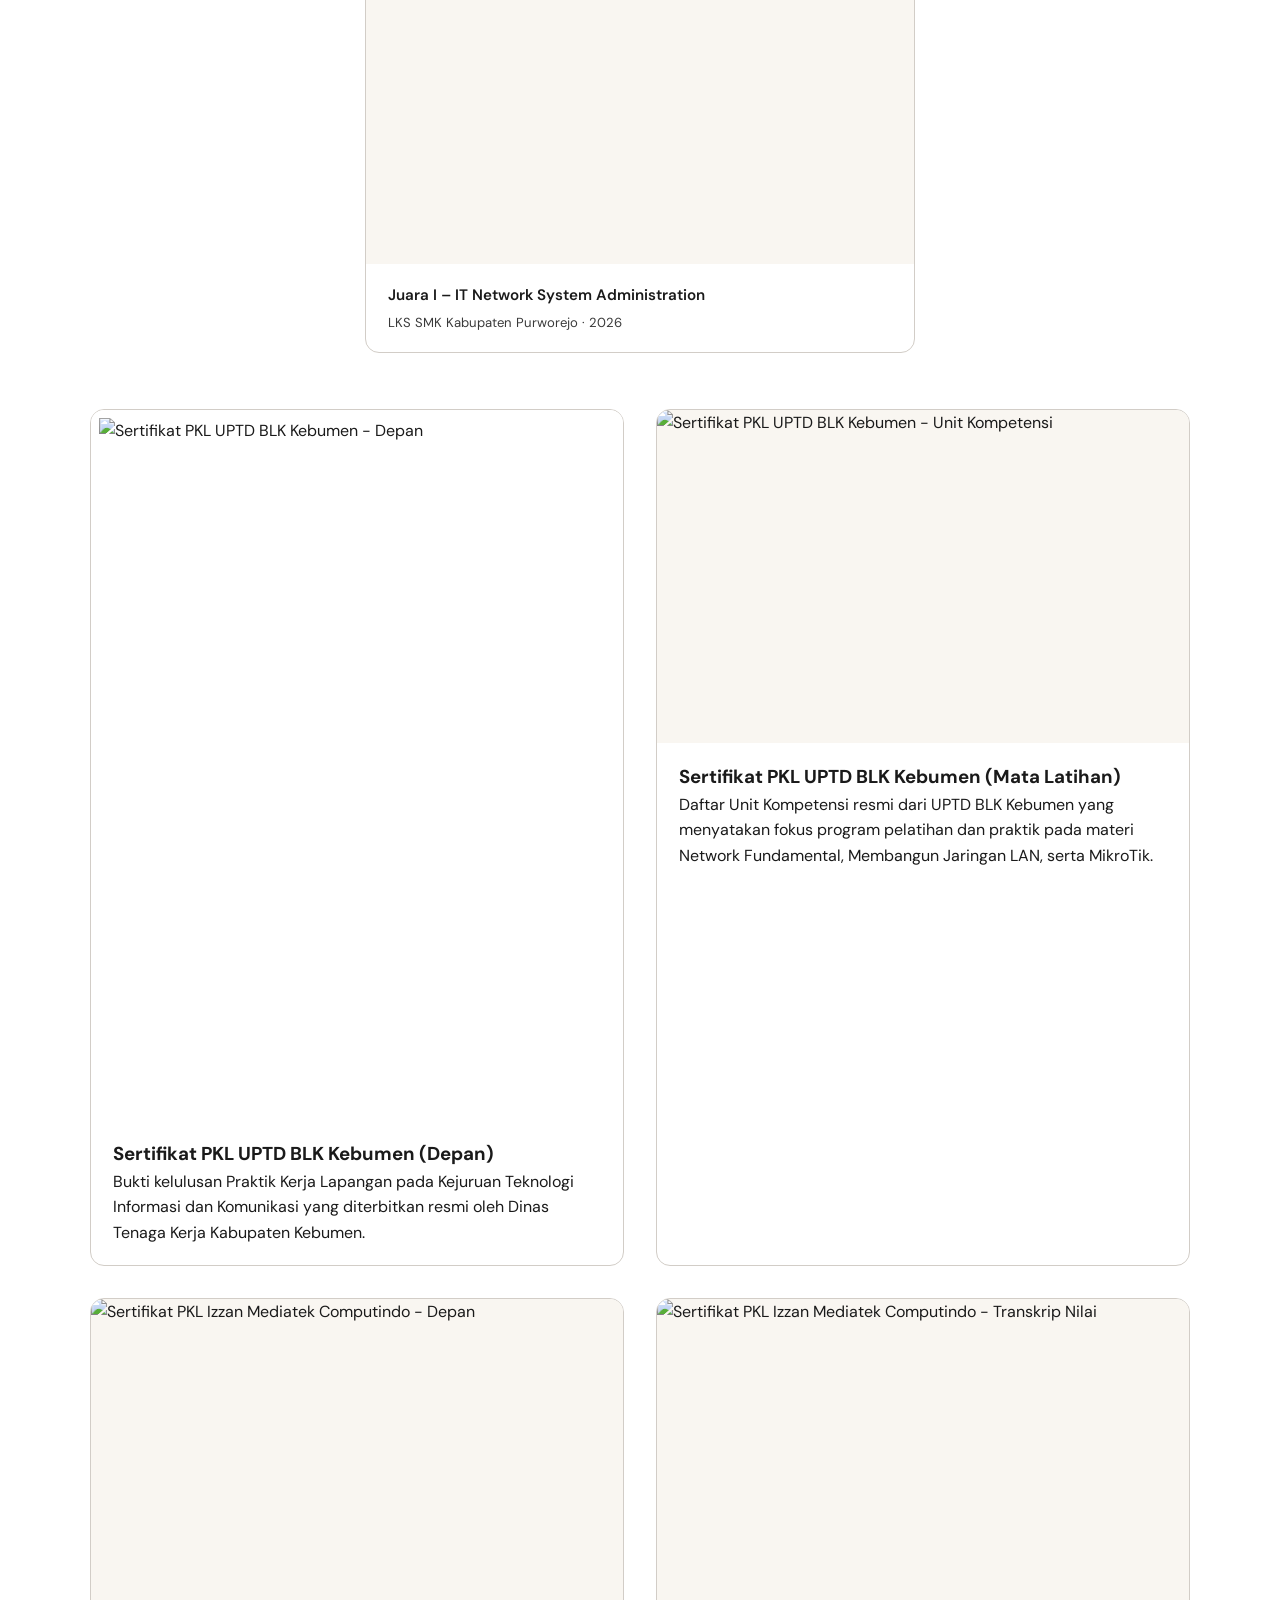
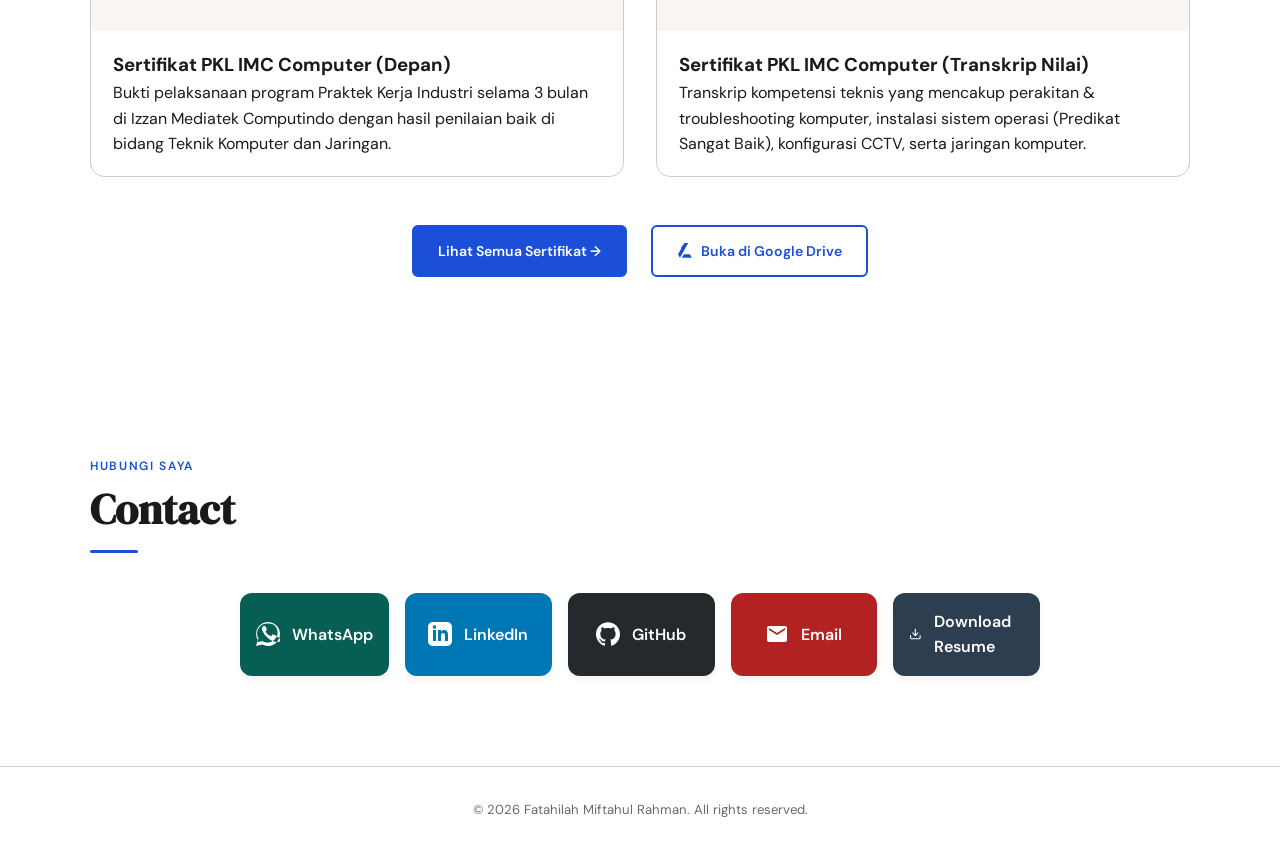
==== commit 66972923: "minify style.css" ====
--- a/index.html
+++ b/index.html
@@ -9,17 +9,6 @@
   <link rel="manifest" href="/assets/favicon/site.webmanifest">
   <meta name="apple-mobile-web-app-title" content="Fatahilah">
   <meta name="application-name" content="Fatahilah">
-  
-  <!-- Google tag (gtag.js) -->
-<script async src="https://www.googletagmanager.com/gtag/js?id=G-EFVWRXB4SQ"></script>
-<script>
-  window.dataLayer = window.dataLayer || [];
-  function gtag(){dataLayer.push(arguments);}
-  gtag('js', new Date());
-
-  gtag('config', 'G-EFVWRXB4SQ');
-</script>
-  
   <meta charset="UTF-8" />
   <meta name="description" content="Portofolio profesional Fatahilah Miftahul Rahman, spesialis IT Network &amp; System Administration dan Juara LKS. Kumpulan proyek lab infrastruktur, jaringan komputer, dan sertifikasi digital terverifikasi." />
   <meta name="keywords" content="Fatahilah Miftahul Rahman, fatahilah lks, IT Network, System Administration, Network Engineer, Portofolio IT, Susun Lab Jaringan, Cisco, MikroTik" />
@@ -28,7 +17,8 @@
   <meta name="google-site-verification" content="Aoz5LKtkZVpfiiYihN88qZSN1OQKcmd6wLHYbKKLfgU" />
   <meta name="viewport" content="width=device-width, initial-scale=1.0" />
   <title>Fatahilah Miftahul Rahman — Portfolio</title>
-  
+  <meta property="og:site_name" content="Fatahilah Portfolio">
+
   <!-- 1. Amankan koneksi ke server font lebih awal -->
   <link rel="preconnect" href="https://fonts.googleapis.com" />
   <link rel="preconnect" href="https://fonts.gstatic.com" crossorigin />
@@ -40,7 +30,7 @@
   <noscript>
     <link rel="stylesheet" href="https://fonts.googleapis.com/css2?family=DM+Serif+Display:ital@0;1&family=DM+Sans:wght@300;400;500;600&display=swap" />
   </noscript>
-  <link rel="stylesheet" href="style.css" />
+  <link rel="stylesheet" href="style.css?v=4" />
 </head>
 <body>
 
@@ -49,11 +39,8 @@
     <nav id="main-nav">
       <a href="#home" class="nav-logo">Fatahilah Miftahul Rahman</a>
       <div class="menu-toggle" id="mobile-menu">
-        <span></span>
-        <span></span>
-        <span></span>
-      </div>
-      
+        <span></span><span></span><span></span>
+      </div>
       <div class="nav-overlay" id="nav-overlay">
         <div class="overlay-header">
           <span class="overlay-title">Menu</span>
@@ -62,6 +49,7 @@
         <ul class="overlay-links">
           <li><a href="#home">Home</a></li>
           <li><a href="#about">About</a></li>
+          <li><a href="#experience">Pengalaman</a></li>
           <li><a href="#skills">Skills</a></li>
           <li><a href="#projects">Projects</a></li>
           <li><a href="/lab-archive/">Lab Archive</a></li>
@@ -73,8 +61,8 @@
     </nav>
   </header>
 
-  <!-- LANDMARK MAIN: Membantu screen reader mengenali konten inti halaman -->
   <main>
+    <!-- HOME -->
     <section id="home">
       <div class="hero-bg-line"></div>
       <div class="hero-content">
@@ -84,12 +72,12 @@
           <p class="hero-tagline">Connecting the future, one network at a time.</p>
         </div>
         <div class="hero-photo-wrap">
-          <!-- OPTIMASI LCP: Menambahkan fetchpriority high agar langsung di-load -->
           <img src="assets/profile.webp" alt="Foto Profil Fatahilah Miftahul Rahman" width="150" height="150" fetchpriority="high" />
         </div>
       </div>
     </section>
 
+    <!-- ABOUT -->
     <section id="about">
       <div class="section-inner">
         <p class="section-label">Tentang Saya</p>
@@ -112,13 +100,65 @@
             <div class="achievement-card">
               <div class="achievement-badge">🏆 Prestasi</div>
               <div class="meta-card-label">Lomba Kompetensi Siswa (LKS) SMK</div>
-              <div class="meta-card-value">Juara I — IT Network System Administration<br>Tingkat Kabupaten Purworejo, 2026</div>
-            </div>
-          </div>
-        </div>
-      </div>
-    </section>
-
+              <div class="meta-card-value">Juara I<br>IT Network System Administration<br>Tingkat Kabupaten Purworejo, 2026</div>
+            </div>
+          </div>
+        </div>
+      </div>
+    </section>
+
+    <!-- PENGALAMAN PKL (BARU) -->
+    <section id="experience">
+      <div class="section-inner">
+        <p class="section-label">Pengalaman Lapangan</p>
+        <h2 class="section-title">PKL / Magang</h2>
+        <div class="divider"></div>
+        <div class="experience-grid">
+          <!-- 1. UPTD BLK Kebumen -->
+          <div class="experience-card">
+            <div class="experience-header">
+              <h3 class="experience-company">UPTD Balai Latihan Kerja (BLK) Kebumen</h3>
+              <span class="experience-date">Nov 2025 – Des 2025</span>
+            </div>
+            <div class="experience-role">Peserta Praktik Kerja Lapangan (Network & Server)</div>
+            <ul class="experience-desc">
+              <li>Konfigurasi jaringan LAN, WLAN, dan Hotspot menggunakan MikroTik RouterOS.</li>
+              <li>Implementasi static routing menggunakan Cisco Packet Tracer.</li>
+              <li>Instalasi Debian 12 pada VMware dan konfigurasi web server lokal (Nginx).</li>
+              <li>Implementasi firewall MikroTik serta deployment CMS PrestaShop pada server lokal.</li>
+            </ul>
+          </div>
+          <!-- 2. Fazza Computer -->
+          <div class="experience-card">
+            <div class="experience-header">
+              <h3 class="experience-company">Fazza Computer</h3>
+              <span class="experience-date">Sep 2025 – Nov 2025</span>
+            </div>
+            <div class="experience-role">Peserta Praktik Kerja Lapangan (FTTH & Network)</div>
+            <ul class="experience-desc">
+              <li>Instalasi jaringan Fiber To The Home (FTTH) untuk pelanggan baru.</li>
+              <li>Konfigurasi dasar dan pengujian perangkat Optical Network Terminal (ONT).</li>
+              <li>Troubleshooting dasar dan pemeliharaan perangkat jaringan pelanggan.</li>
+            </ul>
+          </div>
+          <!-- 3. IMC Computer -->
+          <div class="experience-card">
+            <div class="experience-header">
+              <h3 class="experience-company">IMC Computer (Izzan Mediatek Computindo)</h3>
+              <span class="experience-date">Feb 2025 – Apr 2025</span>
+            </div>
+            <div class="experience-role">Peserta Praktik Kerja Lapangan (PC & Network)</div>
+            <ul class="experience-desc">
+              <li>Instalasi sistem operasi Windows pada komputer dan laptop.</li>
+              <li>Perakitan komputer serta pemeriksaan fungsi hardware dan software.</li>
+              <li>Troubleshooting dasar dan pemeliharaan perangkat komputer.</li>
+            </ul>
+          </div>
+        </div>
+      </div>
+    </section>
+
+    <!-- SKILLS (lanjutan) -->
     <section id="skills">
       <div class="section-inner">
         <div>
@@ -173,12 +213,12 @@
       </div>
     </section>
 
+    <!-- PROJECTS -->
     <section id="projects">
       <div class="section-inner">
         <p class="section-label">Portofolio</p>
         <h2 class="section-title">Projects</h2>
         <div class="divider"></div>
-        
         <div class="projects-grid">
           <div class="project-card">
             <div class="project-img-wrap">
@@ -189,7 +229,6 @@
               <p class="project-desc">Mendesain infrastruktur jaringan kantor 3 lantai menggunakan Cisco Packet Tracer. Proyek ini menerapkan segmentasi VLAN terpisah untuk setiap lantai, manajemen alokasi IP otomatis via DHCP Server, integrasi lokal DNS Server, serta konfigurasi satu router management khusus untuk kendali penuh administrator.</p>
             </div>
           </div>
-
           <div class="project-card">
             <div class="project-img-wrap">
               <img src="assets/Mikrotik-01.webp" alt="Konfigurasi MikroTik" width="600" height="350" loading="lazy" />
@@ -200,25 +239,22 @@
             </div>
           </div>
         </div>
-        <!-- Tombol Eksplorasi Lab yang Sudah Dioptimasi Teks & CSS inline-nya -->
         <div class="cert-buttons-wrapper" style="margin-top: 3.5rem;">
           <a href="/lab-archive/" class="cert-btn btn-secondary" style="max-width: 340px; border-color: var(--accent); color: var(--accent); white-space: nowrap;">
             <svg viewBox="0 0 24 24" width="16" height="16" fill="currentColor" style="margin-right: 6px; flex-shrink: 0;"><path d="M19 19H5V5h7V3H5c-1.11 0-2 .9-2 2v14c0 1.1.89 2 2 2h14c1.1 0 2-.9 2-2v-7h-2v7zM14 3v2h3.59l-9.83 9.83 1.41 1.41L19 6.41V10h2V3h-7z"/></svg>
             Kunjungi Lab Archive →
           </a>
         </div>
-
-      </div>
-    </section>
-
-
+      </div>
+    </section>
+
+    <!-- CERTIFICATES -->
     <section id="certificates">
       <div class="section-inner">
         <p class="section-label">Sertifikat</p>
         <h2 class="section-title">Certificates</h2>
         <div class="divider"></div>
         <div class="cert-grid">
-          
           <div class="cert-card lks-featured">
             <div class="cert-img-wrap">
               <img src="assets/certificates/certificate-lks.webp" alt="Sertifikat LKS SMK Kabupaten Purworejo 2026" width="600" height="380" loading="lazy" />
@@ -228,7 +264,6 @@
               <div class="cert-year">LKS SMK Kabupaten Purworejo · 2026</div>
             </div>
           </div>
-
           <div class="cert-card pkl-vertical">
             <div class="cert-img-wrap">
               <img src="assets/certificates/Sertifikat-PKL-UPTD-BLK-Kebumen-depan.webp" alt="Sertifikat PKL UPTD BLK Kebumen - Depan" width="300" height="400" loading="lazy" />
@@ -238,7 +273,6 @@
               <p class="cert-desc">Bukti kelulusan Praktik Kerja Lapangan pada Kejuruan Teknologi Informasi dan Komunikasi yang diterbitkan resmi oleh Dinas Tenaga Kerja Kabupaten Kebumen.</p>
             </div>
           </div>
-
           <div class="cert-card">
             <div class="cert-img-wrap">
               <img src="assets/certificates/Sertifikat-PKL-UPTD-BLK-Kebumen-belakang.webp" alt="Sertifikat PKL UPTD BLK Kebumen - Unit Kompetensi" width="600" height="380" loading="lazy" />
@@ -248,7 +282,6 @@
               <p class="cert-desc">Daftar Unit Kompetensi resmi dari UPTD BLK Kebumen yang menyatakan fokus program pelatihan dan praktik pada materi Network Fundamental, Membangun Jaringan LAN, serta MikroTik.</p>
             </div>
           </div>
-
           <div class="cert-card">
             <div class="cert-img-wrap">
               <img src="assets/certificates/Sertifikat-PKL-IMC-Computer-depan.webp" alt="Sertifikat PKL Izzan Mediatek Computindo - Depan" width="600" height="380" loading="lazy" />
@@ -258,7 +291,6 @@
               <p class="cert-desc">Bukti pelaksanaan program Praktek Kerja Industri selama 3 bulan di Izzan Mediatek Computindo dengan hasil penilaian baik di bidang Teknik Komputer dan Jaringan.</p>
             </div>
           </div>
-
           <div class="cert-card">
             <div class="cert-img-wrap">
               <img src="assets/certificates/Sertifikat-PKL-IMC-Computer-belakang.webp" alt="Sertifikat PKL Izzan Mediatek Computindo - Transkrip Nilai" width="600" height="380" loading="lazy" />
@@ -269,11 +301,8 @@
             </div>
           </div>
         </div>
-        
         <div class="cert-buttons-wrapper">
-          <a href="certificates.html" class="cert-btn btn-primary">
-            Lihat Semua Sertifikat →
-          </a>
+          <a href="certificates.html" class="cert-btn btn-primary">Lihat Semua Sertifikat →</a>
           <a href="https://drive.google.com/drive/folders/1jxQi8S0QpUtACRlumbORdfEAGRturCqt" target="_blank" rel="noopener" class="cert-btn btn-secondary">
             <svg viewBox="0 0 24 24" width="16" height="16" fill="currentColor"><path d="M4.433 22l-2.9-5.02 5.4-9.35h5.8L4.433 22zm4.4-9.35L5.733 7.63 11.133 0h5.8l-5.4 9.35H8.833zm11.167 9.35H7.333l2.9-5H19.4l2.9 5h-2.3z"/></svg>
             Buka di Google Drive
@@ -282,28 +311,25 @@
       </div>
     </section>
 
+    <!-- CONTACT -->
     <section id="contact">
       <div class="section-inner">
         <p class="section-label">Hubungi Saya</p>
         <h2 class="section-title">Contact</h2>
         <div class="divider"></div>
-        
         <div class="contact-grid">
           <a href="https://wa.me/6285117470256" target="_blank" rel="noopener" class="contact-btn wa-color">
             <svg viewBox="0 0 24 24" width="24" height="24"><path fill="currentColor" d="M.057 24l1.687-6.163c-1.041-1.804-1.588-3.849-1.587-5.946C.06 5.348 5.397.01 12.008.01c3.202.001 6.212 1.246 8.477 3.514 2.266 2.268 3.507 5.28 3.505 8.484-.004 6.657-5.34 11.997-11.953 11.997-2.005-.001-3.973-.502-5.713-1.455L0 24zm6.59-4.846c1.642.973 3.298 1.485 4.93 1.486 5.532 0 10.033-4.505 10.036-10.042.002-2.684-1.038-5.207-2.93-7.101C16.34 1.599 13.82 1.554 11.14 1.554 5.607 1.554 1.105 6.058 1.102 11.595c-.001 1.748.469 3.454 1.359 4.96l-.982 3.59 3.68-.966zm13.107-5.597c-.36-.18-2.126-1.05-2.456-1.17-.33-.12-.57-.18-.81.18-.24.36-.93 1.17-1.14 1.41-.21.24-.42.27-.78.09-.36-.18-1.52-.56-2.894-1.784-1.07-.955-1.793-2.134-2.004-2.494-.21-.36-.02-.555.16-.735.16-.16.36-.42.54-.63.18-.21.24-.36.36-.6.12-.24.06-.45-.03-.63-.09-.18-.81-1.95-1.11-2.672-.293-.703-.592-.609-.81-.62-.21-.01-.45-.01-.69-.01-.24 0-.63.09-.96.45-.33.36-1.26 1.23-1.26 3l1.83 3.84c.18.36 3.54 5.401 8.58 7.581 1.2.519 2.139.83 2.872 1.062 1.203.381 2.297.328 3.162.2s1.926-.78 2.196-1.5c.27-.72.27-1.35.19-1.47-.08-.12-.3-.21-.66-.39z"/></svg>
             <span>WhatsApp</span>
           </a>
-
           <a href="https://www.linkedin.com/in/fatahilah-miftahul-rahman" target="_blank" rel="noopener" class="contact-btn linkedin-color">
             <svg viewBox="0 0 24 24" width="24" height="24"><path fill="currentColor" d="M19 0h-14c-2.761 0-5 2.239-5 5v14c0 2.761 2.239 5 5 5h14c2.762 0 5-2.239 5-5v-14c0-2.761-2.238-5-5-5zm-11 19h-3v-11h3v11zm-1.5-12.268c-.966 0-1.75-.79-1.75-1.764s.784-1.764 1.75-1.764 1.75.79 1.75 1.764-.783 1.764-1.75 1.764zm13.5 12.268h-3v-5.604c0-3.368-4-3.113-4 0v5.604h-3v-11h3v1.765c1.396-2.586 7-2.777 7 2.476v6.759z"/></svg>
             <span>LinkedIn</span>
           </a>
-
           <a href="https://github.com/fatahilah-tkj" target="_blank" rel="noopener" class="contact-btn github-color">
             <svg viewBox="0 0 24 24" width="24" height="24"><path fill="currentColor" d="M12 .297c-6.63 0-12 5.373-12 12 0 5.303 3.438 9.8 8.205 11.385.6.113.82-.258.82-.577 0-.285-.01-1.04-.015-2.04-3.338.724-4.042-1.61-4.042-1.61C4.422 18.07 3.633 17.7 3.633 17.7c-1.087-.744.084-.729.084-.729 1.205.084 1.838 1.236 1.838 1.236 1.07 1.835 2.809 1.305 3.495.998.108-.776.417-1.305.76-1.605-2.665-.3-5.466-1.332-5.466-5.93 0-1.31.465-2.38 1.235-3.22-.135-.303-.54-1.523.105-3.176 0 0 1.005-.322 3.3 1.23.96-.267 1.98-.399 3-.405 1.02.006 2.04.138 3 .405 2.28-1.552 3.285-1.23 3.285-1.23.645 1.653.24 2.873.12 3.176.765.84 1.23 1.91 1.23 3.22 0 4.61-2.805 5.625-5.475 5.92.42.36.81 1.096.81 2.22 0 1.606-.015 2.896-.015 3.286 0 .315.21.69.825.57C20.565 22.092 24 17.592 24 12.297c0-6.627-5.373-12-12-12"/></svg>
             <span>GitHub</span>
           </a>
-
           <a href="mailto:fatahilah.f10@gmail.com" class="contact-btn email-color">
             <svg viewBox="0 0 24 24" width="24" height="24"><path fill="currentColor" d="M20 4H4c-1.1 0-1.99.9-1.99 2L2 18c0 1.1.9 2 2 2h16c1.1 0 2-.9 2-2V6c0-1.1-.9-2-2-2zm0 4l-8 5-8-5V6l8 5 8-5v2z"/></svg>
             <span>Email</span>
@@ -326,5 +352,14 @@
   </footer>
 
   <script src="script.js"></script>
+  
+  <!-- Google tag (gtag.js) -->
+  <script async src="https://www.googletagmanager.com/gtag/js?id=G-EFVWRXB4SQ"></script>
+  <script>
+    window.dataLayer = window.dataLayer || [];
+    function gtag(){dataLayer.push(arguments);}
+    gtag('js', new Date());
+    gtag('config', 'G-EFVWRXB4SQ');
+  </script>
 </body>
-</html>
+</html>
--- a/style.css
+++ b/style.css
@@ -1 +1 @@
-*,::before,::after{box-sizing:border-box;margin:0;padding:0}:root{--cream:#F9F6F1;--white:#FFF;--ink:#1A1A1A;--ink-soft:#3A3A3A;--ink-muted:#6A6A6A;--accent:#1B4FD8;--accent-light:#E8EEFB;--accent-soft:#3B6FF0;--border:#D2CDC7;--gold:#C9A84C}html{scroll-behavior:smooth}body{font-family:'DM Sans',sans-serif;background-color:var(--cream);color:var(--ink);line-height:1.6;overflow-x:hidden}a,button,.menu-toggle,.close-btn,.close-modal,.contact-btn,.btn-transkrip,.cert-drive-btn{-webkit-tap-highlight-color:transparent}.nav-logo,.overlay-links a,.back-btn,.menu-toggle,.close-btn,.close-modal{transition:transform .15s cubic-bezier(0.4,0,0.2,1),opacity .15s ease}.nav-logo:active,.overlay-links a:active,.back-btn:active,.menu-toggle:active,.close-btn:active,.close-modal:active{transform:scale(0.96);opacity:.75}.contact-btn,.btn-transkrip,.cert-drive-btn{transition:filter .15s ease,transform .15s ease}.contact-btn:active,.btn-transkrip:active,.cert-drive-btn:active{filter:brightness(0.85);transform:scale(0.98)}nav{position:fixed;top:0;left:0;right:0;z-index:100;background:#f9f6f1f2;backdrop-filter:blur(12px);border-bottom:1px solid var(--border);padding:0 5%;display:flex;align-items:center;justify-content:space-between;height:64px;opacity:1;transform:translateY(0);transition:opacity .4s ease,transform .4s ease}nav.nav-hidden{opacity:0;transform:translateY(-10px);pointer-events:none}.nav-logo{font-family:'DM Serif Display',serif;font-size:1.1rem;color:var(--ink);text-decoration:none;font-weight:700}.menu-toggle{display:none;flex-direction:column;gap:5px;cursor:pointer;padding:5px}.menu-toggle span{display:block;width:24px;height:2px;background-color:var(--ink);transition:.3s}.nav-overlay{display:flex;align-items:center}.overlay-links{list-style:none;display:flex;flex-direction:row;gap:2rem}.overlay-links a{text-decoration:none;font-size:.875rem;font-weight:500;color:var(--ink-soft);letter-spacing:.03em;transition:color .2s}.overlay-links a:hover{color:var(--accent)}.overlay-header{display:none}#home{min-height:100vh;display:flex;align-items:center;padding:100px 5% 60px;position:relative;overflow:hidden}.hero-bg-line{display:none}.hero-content{position:relative;z-index:1;display:flex;align-items:center;gap:5rem;max-width:1100px;margin:0 auto;width:100%}.hero-text{flex:1}.hero-eyebrow{display:inline-block;font-size:.78rem;font-weight:600;letter-spacing:.12em;text-transform:uppercase;color:var(--accent);margin-bottom:1.25rem}.hero-name{font-family:'DM Serif Display',serif;font-size:clamp(2.8rem,5vw,4.2rem);line-height:1.08;color:var(--ink);margin-bottom:1.25rem}.hero-tagline{font-size:1.05rem;font-weight:300;color:var(--ink-soft);max-width:440px;line-height:1.7;font-style:italic}.hero-photo-wrap{flex-shrink:0;width:280px;height:280px;border-radius:50%;overflow:hidden;border:4px solid var(--white);box-shadow:0 20px 60px #1b4fd826 0 4px 16px #00000014;animation:floatUp .9s ease both}.hero-photo-wrap img{width:100%;height:100%;object-fit:cover;object-position:center top;display:block}@keyframes floatUp{from{opacity:0;transform:translateY(30px)}to{opacity:1;transform:translateY(0)}}section{padding:90px 5%}.section-inner{max-width:1100px;margin:0 auto}.section-label{font-size:.75rem;font-weight:600;letter-spacing:.14em;text-transform:uppercase;color:var(--accent);margin-bottom:.6rem}.section-title{font-family:'DM Serif Display',serif;font-size:clamp(1.9rem,3.5vw,2.6rem);color:var(--ink);margin-bottom:0;line-height:1.15}.divider{width:48px;height:3px;background:var(--accent);margin:1rem 0 2.5rem;border-radius:2px}#about,#skills,#projects,#certificates,#contact,footer{background:var(--white)}.about-grid{display:grid;grid-template-columns:1fr 1fr;gap:4rem;align-items:start}.about-body p{font-size:1rem;color:var(--ink-soft);line-height:1.85;margin-bottom:1.2rem}.about-meta{display:flex;flex-direction:column;gap:1.5rem}.meta-card{background:var(--cream);border:1px solid var(--border);border-radius:12px;padding:1.4rem 1.6rem}.meta-card-label{font-size:.72rem;font-weight:600;letter-spacing:.1em;text-transform:uppercase;color:var(--ink-muted);margin-bottom:.4rem}.meta-card-value{font-size:.98rem;font-weight:500;color:var(--ink)}.achievement-card{background:linear-gradient(135deg,var(--accent) 0%,var(--accent-soft) 100%);border-radius:12px;padding:1.6rem;color:var(--white)}.achievement-card .meta-card-label{color:#ffffffb3}.achievement-card .meta-card-value{color:var(--white);font-size:1rem}.achievement-badge{display:inline-block;background:var(--gold);color:var(--white);font-size:.72rem;font-weight:600;letter-spacing:.08em;text-transform:uppercase;padding:.25rem .75rem;border-radius:20px;margin-bottom:.75rem}.skills-grid{display:grid;grid-template-columns:repeat(auto-fit,minmax(240px,1fr));gap:1.5rem}.skill-category{background:var(--white);border:1px solid var(--border);border-radius:14px;padding:1.6rem;transition:box-shadow 0.25s,transform .25s}.skill-category:hover{box-shadow:0 8px 30px #1b4fd81a;transform:translateY(-3px)}.skills-grid .skill-category:nth-child(1){background:#F4F7FE;border-color:#DCE5FD}.skills-grid .skill-category:nth-child(2){background:#F5FAF6;border-color:#DCEFE3}.skills-grid .skill-category:nth-child(3){background:#FCF8F2;border-color:#F5E9D6}.skills-grid .skill-category:nth-child(4){background:#FAF5FA;border-color:#EFE2EF}.skill-cat-title{font-size:.78rem;font-weight:600;letter-spacing:.1em;text-transform:uppercase;color:var(--accent);margin-bottom:1rem;padding-bottom:.75rem;border-bottom:1px solid var(--border)}.skill-list{list-style:none;display:flex;flex-direction:column;gap:.55rem}.skill-list li{font-size:.93rem;color:var(--ink-soft);padding-left:1.1rem;position:relative}.skill-list li::before{content:'';position:absolute;left:0;top:50%;transform:translateY(-50%);width:5px;height:5px;background:var(--accent);border-radius:50%}.projects-grid{display:grid;grid-template-columns:repeat(auto-fit,minmax(280px,1fr));gap:2rem}.project-card{background:var(--white);border:1px solid var(--border);border-radius:14px;overflow:hidden;box-shadow:0 4px 12px #00000005;transition:transform .3s ease,box-shadow .3s ease}.project-card:hover{transform:translateY(-5px);box-shadow:0 12px 30px #1b4fd814}.project-img-wrap{width:100%;aspect-ratio:16/9;background:#EAEAEA;overflow:hidden;border-bottom:1px solid var(--border)}.project-img-wrap img{width:100%;height:100%;object-fit:cover}.project-info{padding:1.5rem}.project-card-title{font-size:1.1rem;font-weight:600;color:var(--ink);margin-bottom:.5rem}.project-desc{font-size:.88rem;color:var(--ink-soft);line-height:1.6}.cert-grid{display:grid;grid-template-columns:repeat(auto-fit,minmax(300px,1fr));gap:1.75rem;margin-bottom:2.5rem}.cert-card{border:1px solid var(--border);border-radius:14px;overflow:hidden;transition:box-shadow 0.25s,transform .25s;background:var(--white)}.cert-card:hover{box-shadow:0 10px 36px #0000001a;transform:translateY(-4px)}.cert-img-wrap{width:100%;aspect-ratio:16/10;overflow:hidden;background:var(--cream)}.cert-img-wrap img{width:100%;height:100%;object-fit:cover;display:block;transition:transform .4s}.cert-card:hover .cert-img-wrap img{transform:scale(1.03)}.cert-info{padding:1.2rem 1.4rem}.cert-name{font-weight:600;font-size:.95rem;color:var(--ink);margin-bottom:.3rem}.cert-year{font-size:.82rem;color:var(--ink-muted)}.cert-card.pkl-vertical .cert-img-wrap{height:auto;aspect-ratio:3 / 4;background-color:var(--white)}.cert-card.pkl-vertical .cert-img-wrap img{object-fit:contain;padding:.5rem}.cert-buttons-wrapper{display:flex;flex-direction:column;gap:1rem;align-items:center;justify-content:center;margin-top:3rem;padding:0 1rem}.cert-btn{display:inline-flex;align-items:center;justify-content:center;gap:.5rem;width:100%;max-width:320px;padding:.8rem 1.5rem;font-family:'DM Sans',sans-serif;font-size:.88rem;text-align:center;font-weight:600;text-decoration:none;border-radius:6px;transition:all .2s ease;cursor:pointer}.cert-btn.btn-primary{background-color:var(--accent);color:#fff;border:2px solid var(--accent)}.cert-btn.btn-primary:hover{background-color:transparent;color:var(--accent)}.cert-btn.btn-secondary{background-color:transparent;color:var(--accent);border:2px solid var(--accent)}.cert-btn.btn-secondary:hover{background-color:var(--accent);color:#fff}.btn-transkrip{display:inline-flex;align-items:center;gap:.4rem;margin-top:.8rem;padding:.5rem 1rem;background-color:transparent;color:var(--accent);border:1.5px solid var(--accent);border-radius:4px;font-size:.85rem;font-weight:600;cursor:pointer;transition:all .2s}.btn-transkrip:hover{background-color:var(--accent);color:#fff}.cert-drive-btn{display:flex;align-items:center;justify-content:center;gap:.6rem;width:calc(100% - 2rem);max-width:340px;margin:3.5rem auto 0;padding:.8rem 1.2rem;background-color:transparent;color:var(--ink-soft);border:2px solid var(--accent);border-radius:6px;font-family:'DM Sans',sans-serif;font-size:.85rem;font-weight:600;text-decoration:none;white-space:nowrap;cursor:pointer}.cert-drive-btn:hover{background-color:var(--accent);color:#fff}.cert-drive-btn svg{width:18px;height:18px;flex-shrink:0}.cert-drive-btn svg path{fill:var(--accent);transition:fill .2s ease}.cert-drive-btn:hover svg path{fill:#fff}.certificates-page{padding-top:120px}.back-btn-wrap{margin-bottom:2rem}.back-btn{display:inline-flex;align-items:center;gap:.5rem;text-decoration:none;color:var(--accent);font-weight:600;font-size:.95rem}.modal{display:flex;position:fixed;z-index:9999;top:0;left:0;width:100%;height:100%;background-color:#000000d9;align-items:center;justify-content:center;opacity:0;visibility:hidden;pointer-events:none;transition:opacity .3s ease-in-out,visibility .3s ease-in-out}.modal.show{opacity:1;visibility:visible;pointer-events:auto}.modal-content{max-width:90%;max-height:85vh;border-radius:8px;box-shadow:0 5px 25px #00000080;transform:scale(0.7);transition:transform .3s cubic-bezier(0.34,1.56,0.64,1);object-fit:contain;border:2px solid #ffffff1a}.modal.show .modal-content{transform:scale(1)}.close-modal{position:absolute;top:15px;right:20px;background:#fafafa33;width:45px;height:45px;display:flex;align-items:center;justify-content:center;border-radius:50%;font-size:28px;line-height:1;color:#fff;cursor:pointer}.contact-grid{display:flex;flex-direction:column;gap:1rem;width:100%;max-width:500px;margin:2rem auto 0}.contact-btn{display:flex;align-items:center;justify-content:center;gap:.75rem;padding:1rem;border-radius:12px;text-decoration:none;font-weight:600;font-size:1rem;color:#fff;box-shadow:0 4px 6px #0000000d}.wa-color{background-color:#25D366}.linkedin-color{background-color:#0077B5}.github-color{background-color:#24292e}.email-color{background-color:#EA4335}footer{text-align:center;padding:2rem;font-size:.82rem;color:var(--ink-muted);border-top:1px solid var(--border)}@media (min-width: 600px){.cert-grid{display:grid;grid-template-columns:repeat(2,1fr);gap:2rem}.cert-card.featured-cert{grid-column:1 / -1;max-width:550px;margin-left:auto;margin-right:auto;margin-bottom:2rem}#skills .section-inner{display:flex;align-items:flex-start;gap:4rem}#skills .section-inner > div:first-child{position:sticky;top:100px;width:30%;flex-shrink:0}.skills-grid{flex-grow:1;grid-template-columns:repeat(2,1fr);gap:1.5rem}.lks-featured{grid-column:span 2;justify-self:center;width:100%;max-width:550px;margin-bottom:1.5rem}.cert-buttons-wrapper{flex-direction:row;gap:1.5rem}.cert-btn{width:auto;max-width:none}.cert-drive-btn{font-size:.9rem;max-width:360px}.contact-grid{flex-direction:row;max-width:800px}.contact-btn{flex:1}}@media (max-width: 768px){.hero-content{flex-direction:column-reverse;gap:2.5rem;text-align:center}.hero-tagline{margin:0 auto}.hero-photo-wrap{width:200px;height:200px}.about-grid{grid-template-columns:1fr;gap:2rem}.menu-toggle{display:flex}.nav-overlay{position:fixed;top:0;right:-100%;width:190px;height:100vh;background:var(--white);box-shadow:-5px 0 30px #0000000d;z-index:200;padding:16px 20px;flex-direction:column;justify-content:flex-start;align-items:flex-start;gap:1.2rem;transition:right .4s cubic-bezier(0.16,1,0.3,1)}.nav-overlay.open{right:0}.overlay-header{display:flex;align-items:center;justify-content:space-between;width:100%;border-bottom:1px solid var(--border);padding-bottom:.5rem}.close-btn{font-size:2rem;color:var(--ink-soft);cursor:pointer;line-height:1}.overlay-title{display:block;font-size:.85rem;font-weight:600;letter-spacing:.05em;text-transform:uppercase;color:var(--ink-muted)}.overlay-links{flex-direction:column;gap:1rem;align-items:flex-start;width:100%}.overlay-links a{font-size:1.05rem;width:100%}}@media (max-width: 360px){.cert-drive-btn{font-size:.78rem;gap:.4rem}.cert-drive-btn svg{width:16px;height:16px}}.skill-list li{color:var(--ink-soft)!important}.cert-year,.meta-card-label,.overlay-title{color:var(--ink-soft)!important}.cert-meta{font-size:.75rem;color:var(--ink-muted);margin-top:4px}.project-desc,.about-body p{color:var(--ink)!important}.achievement-badge{background:#B8860B!important;color:#FFF!important;font-weight:700}.contact-btn.wa-color{background-color:#075E54!important}.contact-btn.email-color{background-color:#B22222!important}.cv-color{background-color:#2C3E50!important}+*,*::before,*::after{box-sizing:border-box;margin:0;padding:0}:root{--cream:#F9F6F1;--white:#FFFFFF;--ink:#1A1A1A;--ink-soft:#3A3A3A;--ink-muted:#6A6A6A;--accent:#1B4FD8;--accent-light:#E8EEFB;--accent-soft:#3B6FF0;--border:#D2CDC7;--gold:#C9A84C}html{scroll-behavior:smooth}body{font-family:'DM Sans',sans-serif;background-color:var(--cream);color:var(--ink);line-height:1.6;overflow-x:hidden}a,button,.menu-toggle,.close-btn,.close-modal,.contact-btn,.btn-transkrip,.cert-drive-btn{-webkit-tap-highlight-color:#fff0}.nav-logo,.overlay-links a,.back-btn,.menu-toggle,.close-btn,.close-modal{transition:transform 0.15s cubic-bezier(.4,0,.2,1),opacity 0.15s ease}.nav-logo:active,.overlay-links a:active,.back-btn:active,.menu-toggle:active,.close-btn:active,.close-modal:active{transform:scale(.96);opacity:.75}.contact-btn,.btn-transkrip,.cert-drive-btn{transition:filter 0.15s ease,transform 0.15s ease}.contact-btn:active,.btn-transkrip:active,.cert-drive-btn:active{filter:brightness(.85);transform:scale(.98)}nav{position:fixed;top:0;left:0;right:0;z-index:100;background:rgb(249 246 241 / .95);backdrop-filter:blur(12px);border-bottom:1px solid var(--border);padding:0 5%;display:flex;align-items:center;justify-content:space-between;height:64px;opacity:1;transform:translateY(0);transition:opacity 0.4s ease,transform 0.4s ease}nav.nav-hidden{opacity:0;transform:translateY(-10px);pointer-events:none}.nav-logo{font-family:'DM Serif Display',serif;font-size:1.1rem;color:var(--ink);text-decoration:none;font-weight:700}.menu-toggle{display:none;flex-direction:column;gap:5px;cursor:pointer;padding:5px}.menu-toggle span{display:block;width:24px;height:2px;background-color:var(--ink);transition:0.3s}.nav-overlay{display:flex;align-items:center}.overlay-links{list-style:none;display:flex;flex-direction:row;gap:2rem}.overlay-links a{text-decoration:none;font-size:.875rem;font-weight:500;color:var(--ink-soft);letter-spacing:.03em;transition:color 0.2s}.overlay-links a:hover{color:var(--accent)}.overlay-header{display:none}#home{min-height:100vh;display:flex;align-items:center;padding:100px 5% 60px;position:relative;overflow:hidden}.hero-bg-line{display:none}.hero-content{position:relative;z-index:1;display:flex;align-items:center;gap:5rem;max-width:1100px;margin:0 auto;width:100%}.hero-text{flex:1}.hero-eyebrow{display:inline-block;font-size:.78rem;font-weight:600;letter-spacing:.12em;text-transform:uppercase;color:var(--accent);margin-bottom:1.25rem}.hero-name{font-family:'DM Serif Display',serif;font-size:clamp(2.8rem, 5vw, 4.2rem);line-height:1.08;color:var(--ink);margin-bottom:1.25rem}.hero-tagline{font-size:1.05rem;font-weight:300;color:var(--ink-soft);max-width:440px;line-height:1.7;font-style:italic}.hero-photo-wrap{flex-shrink:0;width:280px;height:280px;border-radius:50%;overflow:hidden;border:4px solid var(--white);box-shadow:0 20px 60px rgb(27 79 216 / .15),0 4px 16px rgb(0 0 0 / .08);animation:floatUp 0.9s ease both}.hero-photo-wrap img{width:100%;height:100%;object-fit:cover;object-position:center top;display:block}@keyframes floatUp{from{opacity:0;transform:translateY(30px)}to{opacity:1;transform:translateY(0)}}section{padding:90px 5%}.section-inner{max-width:1100px;margin:0 auto}.section-label{font-size:.75rem;font-weight:600;letter-spacing:.14em;text-transform:uppercase;color:var(--accent);margin-bottom:.6rem}.section-title{font-family:'DM Serif Display',serif;font-size:clamp(1.9rem, 3.5vw, 2.6rem);color:var(--ink);margin-bottom:0;line-height:1.15}.divider{width:48px;height:3px;background:var(--accent);margin:1rem 0 2.5rem;border-radius:2px}#about,#skills,#projects,#certificates,#contact,footer{background:var(--white)}.about-grid{display:grid;grid-template-columns:1fr 1fr;gap:4rem;align-items:start}.about-body p{font-size:1rem;color:var(--ink-soft);line-height:1.85;margin-bottom:1.2rem}.about-meta{display:flex;flex-direction:column;gap:1.5rem}.meta-card{background:var(--cream);border:1px solid var(--border);border-radius:12px;padding:1.4rem 1.6rem}.meta-card-label{font-size:.72rem;font-weight:600;letter-spacing:.1em;text-transform:uppercase;color:var(--ink-muted);margin-bottom:.4rem}.meta-card-value{font-size:.98rem;font-weight:500;color:var(--ink)}.achievement-card{background:linear-gradient(135deg,var(--accent) 0%,var(--accent-soft) 100%);border-radius:12px;padding:1.6rem;color:var(--white)}.achievement-card .meta-card-label{color:#FFFFFF!important}.achievement-card .meta-card-value{color:var(--white);font-size:1rem}.achievement-badge{display:inline-block;background:var(--gold);color:var(--white);font-size:.72rem;font-weight:600;letter-spacing:.08em;text-transform:uppercase;padding:.25rem .75rem;border-radius:20px;margin-bottom:.75rem}.skills-grid{display:grid;grid-template-columns:repeat(auto-fit,minmax(240px,1fr));gap:1.5rem}.skill-category{background:var(--white);border:1px solid var(--border);border-radius:14px;padding:1.6rem;transition:box-shadow 0.25s,transform 0.25s}.skill-category:hover{box-shadow:0 8px 30px rgb(27 79 216 / .1);transform:translateY(-3px)}.skills-grid .skill-category:nth-child(1){background:#F4F7FE;border-color:#DCE5FD}.skills-grid .skill-category:nth-child(2){background:#F5FAF6;border-color:#DCEFE3}.skills-grid .skill-category:nth-child(3){background:#FCF8F2;border-color:#F5E9D6}.skills-grid .skill-category:nth-child(4){background:#FAF5FA;border-color:#EFE2EF}.skill-cat-title{font-size:.78rem;font-weight:600;letter-spacing:.1em;text-transform:uppercase;color:var(--accent);margin-bottom:1rem;padding-bottom:.75rem;border-bottom:1px solid var(--border)}.skill-list{list-style:none;display:flex;flex-direction:column;gap:.55rem}.skill-list li{font-size:.93rem;color:var(--ink-soft);padding-left:1.1rem;position:relative}.skill-list li::before{content:'';position:absolute;left:0;top:50%;transform:translateY(-50%);width:5px;height:5px;background:var(--accent);border-radius:50%}.projects-grid{display:grid;grid-template-columns:repeat(auto-fit,minmax(280px,1fr));gap:2rem}.project-card{background:var(--white);border:1px solid var(--border);border-radius:14px;overflow:hidden;box-shadow:0 4px 12px rgb(0 0 0 / .02);transition:transform 0.3s ease,box-shadow 0.3s ease}.project-card:hover{transform:translateY(-5px);box-shadow:0 12px 30px rgb(27 79 216 / .08)}.project-img-wrap{width:100%;aspect-ratio:16/9;background:#EAEAEA;overflow:hidden;border-bottom:1px solid var(--border)}.project-img-wrap img{width:100%;height:100%;object-fit:cover}.project-info{padding:1.5rem}.project-card-title{font-size:1.1rem;font-weight:600;color:var(--ink);margin-bottom:.5rem}.project-desc{font-size:.88rem;color:var(--ink-soft);line-height:1.6}.cert-grid{display:grid;grid-template-columns:repeat(auto-fit,minmax(300px,1fr));gap:1.75rem;margin-bottom:2.5rem}.cert-card{border:1px solid var(--border);border-radius:14px;overflow:hidden;transition:box-shadow 0.25s,transform 0.25s;background:var(--white)}.cert-card:hover{box-shadow:0 10px 36px rgb(0 0 0 / .1);transform:translateY(-4px)}.cert-img-wrap{width:100%;aspect-ratio:16/10;overflow:hidden;background:var(--cream)}.cert-img-wrap img{width:100%;height:100%;object-fit:cover;display:block;transition:transform 0.4s}.cert-card:hover .cert-img-wrap img{transform:scale(1.03)}.cert-info{padding:1.2rem 1.4rem}.cert-name{font-weight:600;font-size:.95rem;color:var(--ink);margin-bottom:.3rem}.cert-year{font-size:.82rem;color:var(--ink-muted)}.cert-card.pkl-vertical .cert-img-wrap{height:auto;aspect-ratio:3 / 4;background-color:var(--white)}.cert-card.pkl-vertical .cert-img-wrap img{object-fit:contain;padding:.5rem}.cert-buttons-wrapper{display:flex;flex-direction:column;gap:1rem;align-items:center;justify-content:center;margin-top:3rem;padding:0 1rem}.cert-btn{display:inline-flex;align-items:center;justify-content:center;gap:.5rem;width:100%;max-width:320px;padding:.8rem 1.5rem;font-family:'DM Sans',sans-serif;font-size:.88rem;text-align:center;font-weight:600;text-decoration:none;border-radius:6px;transition:all 0.2s ease;cursor:pointer}.cert-btn.btn-primary{background-color:var(--accent);color:#fff;border:2px solid var(--accent)}.cert-btn.btn-primary:hover{background-color:#fff0;color:var(--accent)}.cert-btn.btn-secondary{background-color:#fff0;color:var(--accent);border:2px solid var(--accent)}.cert-btn.btn-secondary:hover{background-color:var(--accent);color:#fff}.btn-transkrip{display:inline-flex;align-items:center;gap:.4rem;margin-top:.8rem;padding:.5rem 1rem;background-color:#fff0;color:var(--accent);border:1.5px solid var(--accent);border-radius:4px;font-size:.85rem;font-weight:600;cursor:pointer;transition:all 0.2s}.btn-transkrip:hover{background-color:var(--accent);color:#fff}.cert-drive-btn{display:flex;align-items:center;justify-content:center;gap:.6rem;width:calc(100% - 2rem);max-width:340px;margin:3.5rem auto 0 auto;padding:.8rem 1.2rem;background-color:#fff0;color:var(--ink-soft);border:2px solid var(--accent);border-radius:6px;font-family:'DM Sans',sans-serif;font-size:.85rem;font-weight:600;text-decoration:none;white-space:nowrap;cursor:pointer}.cert-drive-btn:hover{background-color:var(--accent);color:#fff}.cert-drive-btn svg{width:18px;height:18px;flex-shrink:0}.cert-drive-btn svg path{fill:var(--accent);transition:fill 0.2s ease}.cert-drive-btn:hover svg path{fill:#fff}.certificates-page{padding-top:120px}.back-btn-wrap{margin-bottom:2rem}.back-btn{display:inline-flex;align-items:center;gap:.5rem;text-decoration:none;color:var(--accent);font-weight:600;font-size:.95rem}.modal{display:flex;position:fixed;z-index:9999;top:0;left:0;width:100%;height:100%;background-color:rgb(0 0 0 / .85);align-items:center;justify-content:center;opacity:0;visibility:hidden;pointer-events:none;transition:opacity 0.3s ease-in-out,visibility 0.3s ease-in-out}.modal.show{opacity:1;visibility:visible;pointer-events:auto}.modal-content{max-width:90%;max-height:85vh;border-radius:8px;box-shadow:0 5px 25px rgb(0 0 0 / .5);transform:scale(.7);transition:transform 0.3s cubic-bezier(.34,1.56,.64,1);object-fit:contain;border:2px solid rgb(255 255 255 / .1)}.modal.show .modal-content{transform:scale(1)}.close-modal{position:absolute;top:15px;right:20px;background:rgb(250 250 250 / .2);width:45px;height:45px;display:flex;align-items:center;justify-content:center;border-radius:50%;font-size:28px;line-height:1;color:#fff;cursor:pointer}.contact-grid{display:flex;flex-direction:column;gap:1rem;width:100%;max-width:500px;margin:2rem auto 0 auto}.contact-btn{display:flex;align-items:center;justify-content:center;gap:.75rem;padding:1rem;border-radius:12px;text-decoration:none;font-weight:600;font-size:1rem;color:#fff;box-shadow:0 4px 6px rgb(0 0 0 / .05)}.wa-color{background-color:#25D366}.linkedin-color{background-color:#0077B5}.github-color{background-color:#24292e}.email-color{background-color:#EA4335}footer{text-align:center;padding:2rem;font-size:.82rem;color:var(--ink-muted);border-top:1px solid var(--border)}@media (min-width:600px){.cert-grid{display:grid;grid-template-columns:repeat(2,1fr);gap:2rem}.cert-card.featured-cert{grid-column:1 / -1;max-width:550px;margin-left:auto;margin-right:auto;margin-bottom:2rem}#skills .section-inner{display:flex;align-items:flex-start;gap:4rem}#skills .section-inner>div:first-child{position:sticky;top:100px;width:30%;flex-shrink:0}.skills-grid{flex-grow:1;grid-template-columns:repeat(2,1fr);gap:1.5rem}.lks-featured{grid-column:span 2;justify-self:center;width:100%;max-width:550px;margin-bottom:1.5rem}.cert-buttons-wrapper{flex-direction:row;gap:1.5rem}.cert-btn{width:auto;max-width:none}.cert-drive-btn{font-size:.9rem;max-width:360px}.contact-grid{flex-direction:row;max-width:800px}.contact-btn{flex:1}}@media (max-width:768px){.hero-content{flex-direction:column-reverse;gap:2.5rem;text-align:center}.hero-tagline{margin:0 auto}.hero-photo-wrap{width:200px;height:200px}.about-grid{grid-template-columns:1fr;gap:2rem}.menu-toggle{display:flex}.nav-overlay{position:fixed;top:0;right:-100%;width:190px;height:100vh;background:var(--white);box-shadow:-5px 0 30px rgb(0 0 0 / .05);z-index:200;padding:16px 20px;flex-direction:column;justify-content:flex-start;align-items:flex-start;gap:1.2rem;transition:right 0.4s cubic-bezier(.16,1,.3,1)}.nav-overlay.open{right:0}.overlay-header{display:flex;align-items:center;justify-content:space-between;width:100%;border-bottom:1px solid var(--border);padding-bottom:.5rem}.close-btn{font-size:2rem;color:var(--ink-soft);cursor:pointer;line-height:1}.overlay-title{display:block;font-size:.85rem;font-weight:600;letter-spacing:.05em;text-transform:uppercase;color:var(--ink-muted)}.overlay-links{flex-direction:column;gap:1rem;align-items:flex-start;width:100%}.overlay-links a{font-size:1.05rem;width:100%}}@media (max-width:360px){.cert-drive-btn{font-size:.78rem;gap:.4rem}.cert-drive-btn svg{width:16px;height:16px}}.skill-list li{color:var(--ink-soft)!important}.cert-year,.meta-card-label,.overlay-title{color:var(--ink-soft)!important}.cert-meta{font-size:.75rem;color:var(--ink-muted);margin-top:4px}.project-desc,.about-body p{color:var(--ink)!important}.achievement-badge{background:#B8860B!important;color:#FFFFFF!important;font-weight:700}.contact-btn.wa-color{background-color:#075E54!important}.contact-btn.email-color{background-color:#B22222!important}.cv-color{background-color:#2C3E50!important}#experience{background:var(--white)}.experience-grid{display:grid;grid-template-columns:repeat(auto-fit,minmax(300px,1fr));gap:1.75rem;margin-top:1rem}.experience-card{background:var(--cream);border:1px solid var(--border);border-radius:14px;padding:1.5rem;transition:box-shadow 0.25s,transform 0.25s}.experience-card:hover{box-shadow:0 10px 36px rgb(0 0 0 / .08);transform:translateY(-4px)}.experience-header{display:flex;flex-wrap:wrap;justify-content:space-between;align-items:baseline;gap:.5rem;margin-bottom:.5rem}.experience-company{font-size:1.1rem;font-weight:700;color:var(--accent);margin:0}.experience-date{font-size:.8rem;color:var(--ink-muted);font-weight:500}.experience-role{font-weight:600;font-size:.9rem;color:var(--ink);margin-bottom:.75rem;padding-bottom:.5rem;border-bottom:1px solid var(--border)}.experience-desc{list-style:none;padding-left:0;margin:0}.experience-desc li{font-size:.88rem;color:var(--ink-soft);margin-bottom:.5rem;padding-left:1.25rem;position:relative}.experience-desc li::before{content:"▹";position:absolute;left:0;color:var(--accent);font-size:.8rem}@media (max-width:768px){.experience-header{flex-direction:column;gap:.25rem}.experience-company{font-size:1rem}}
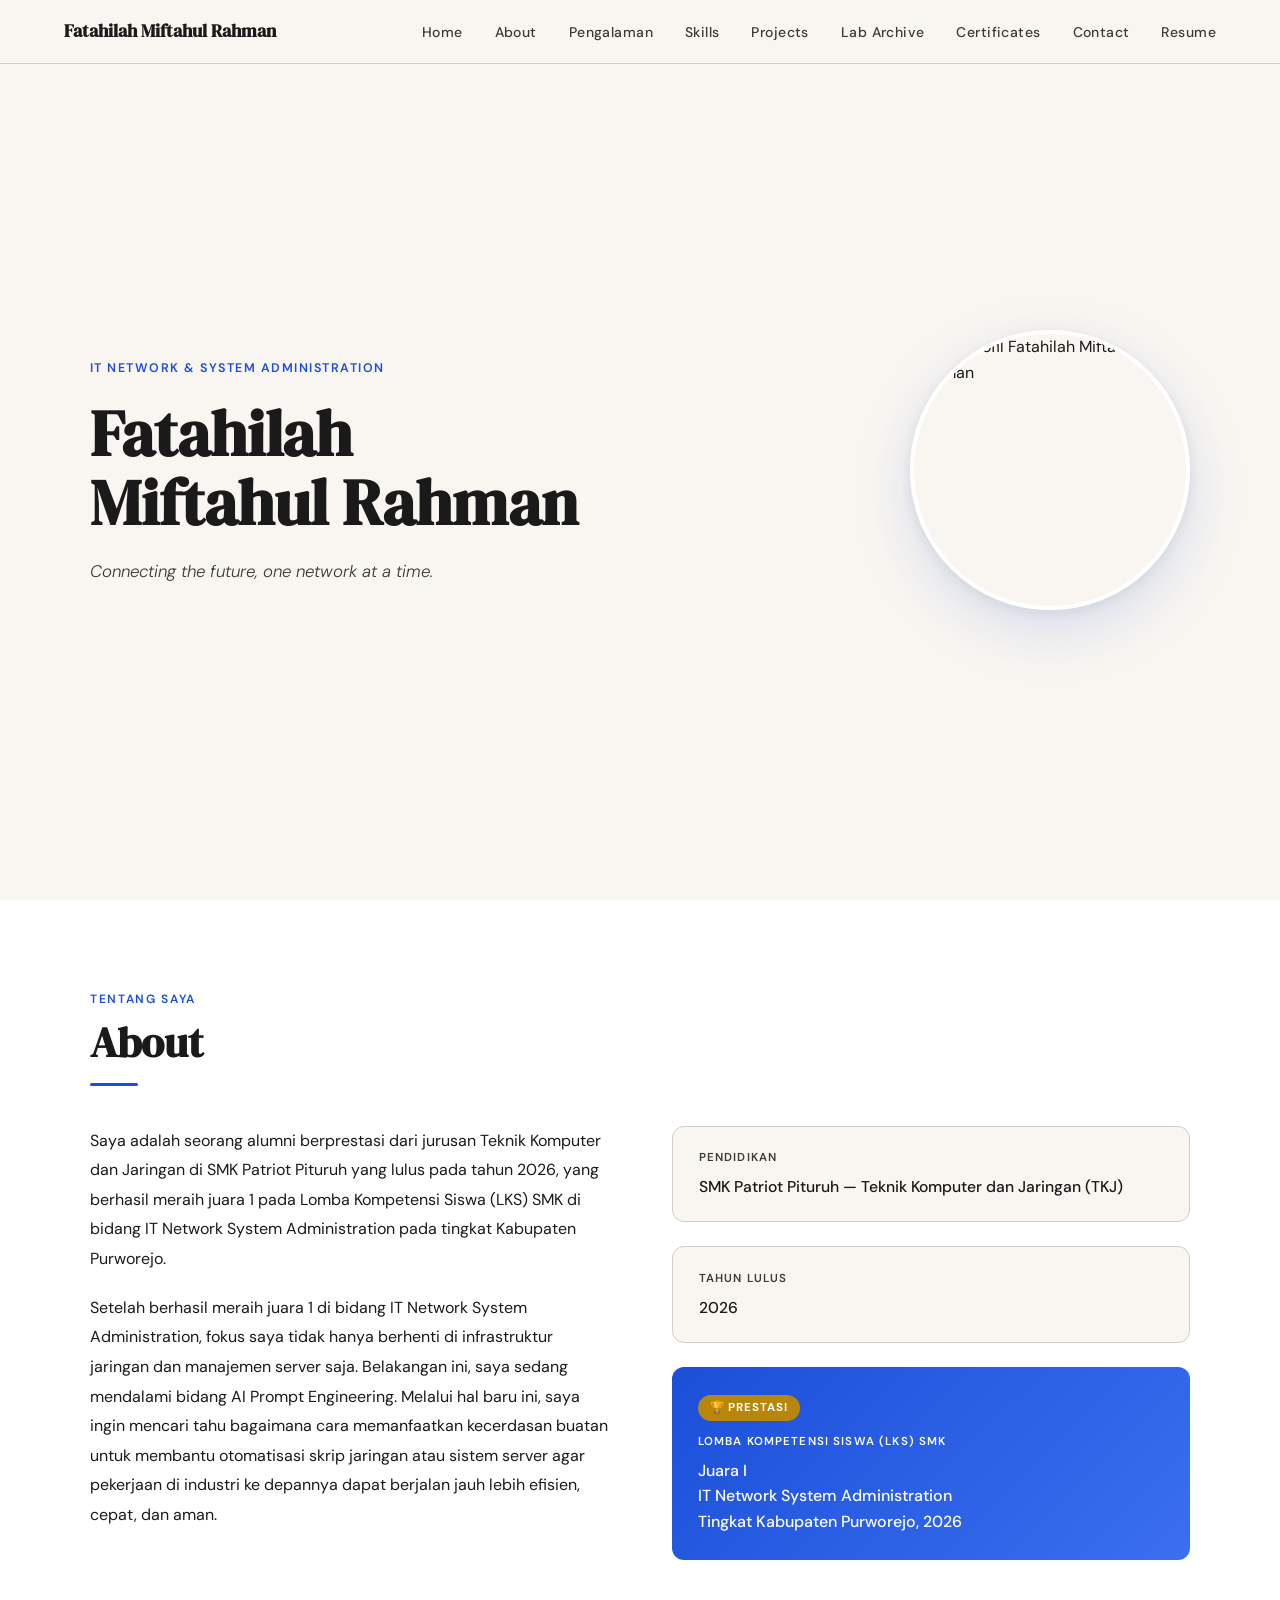
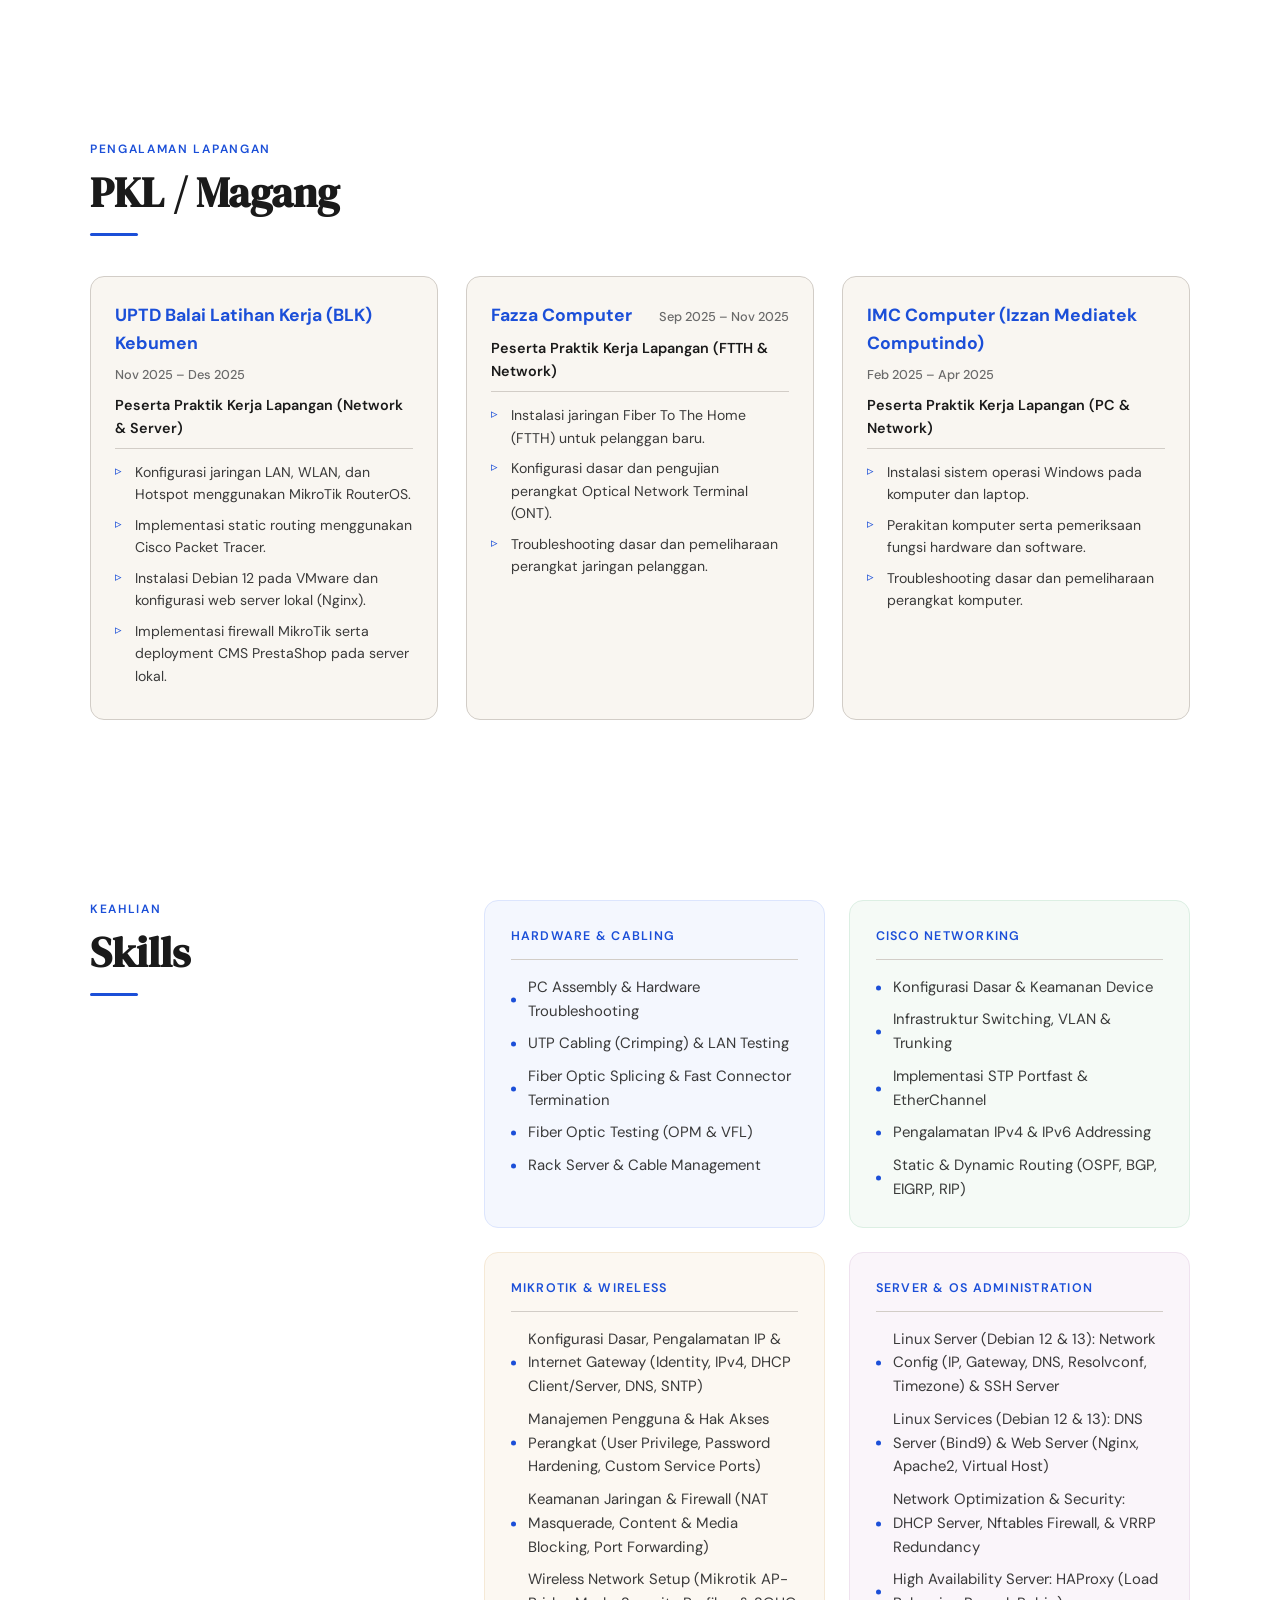
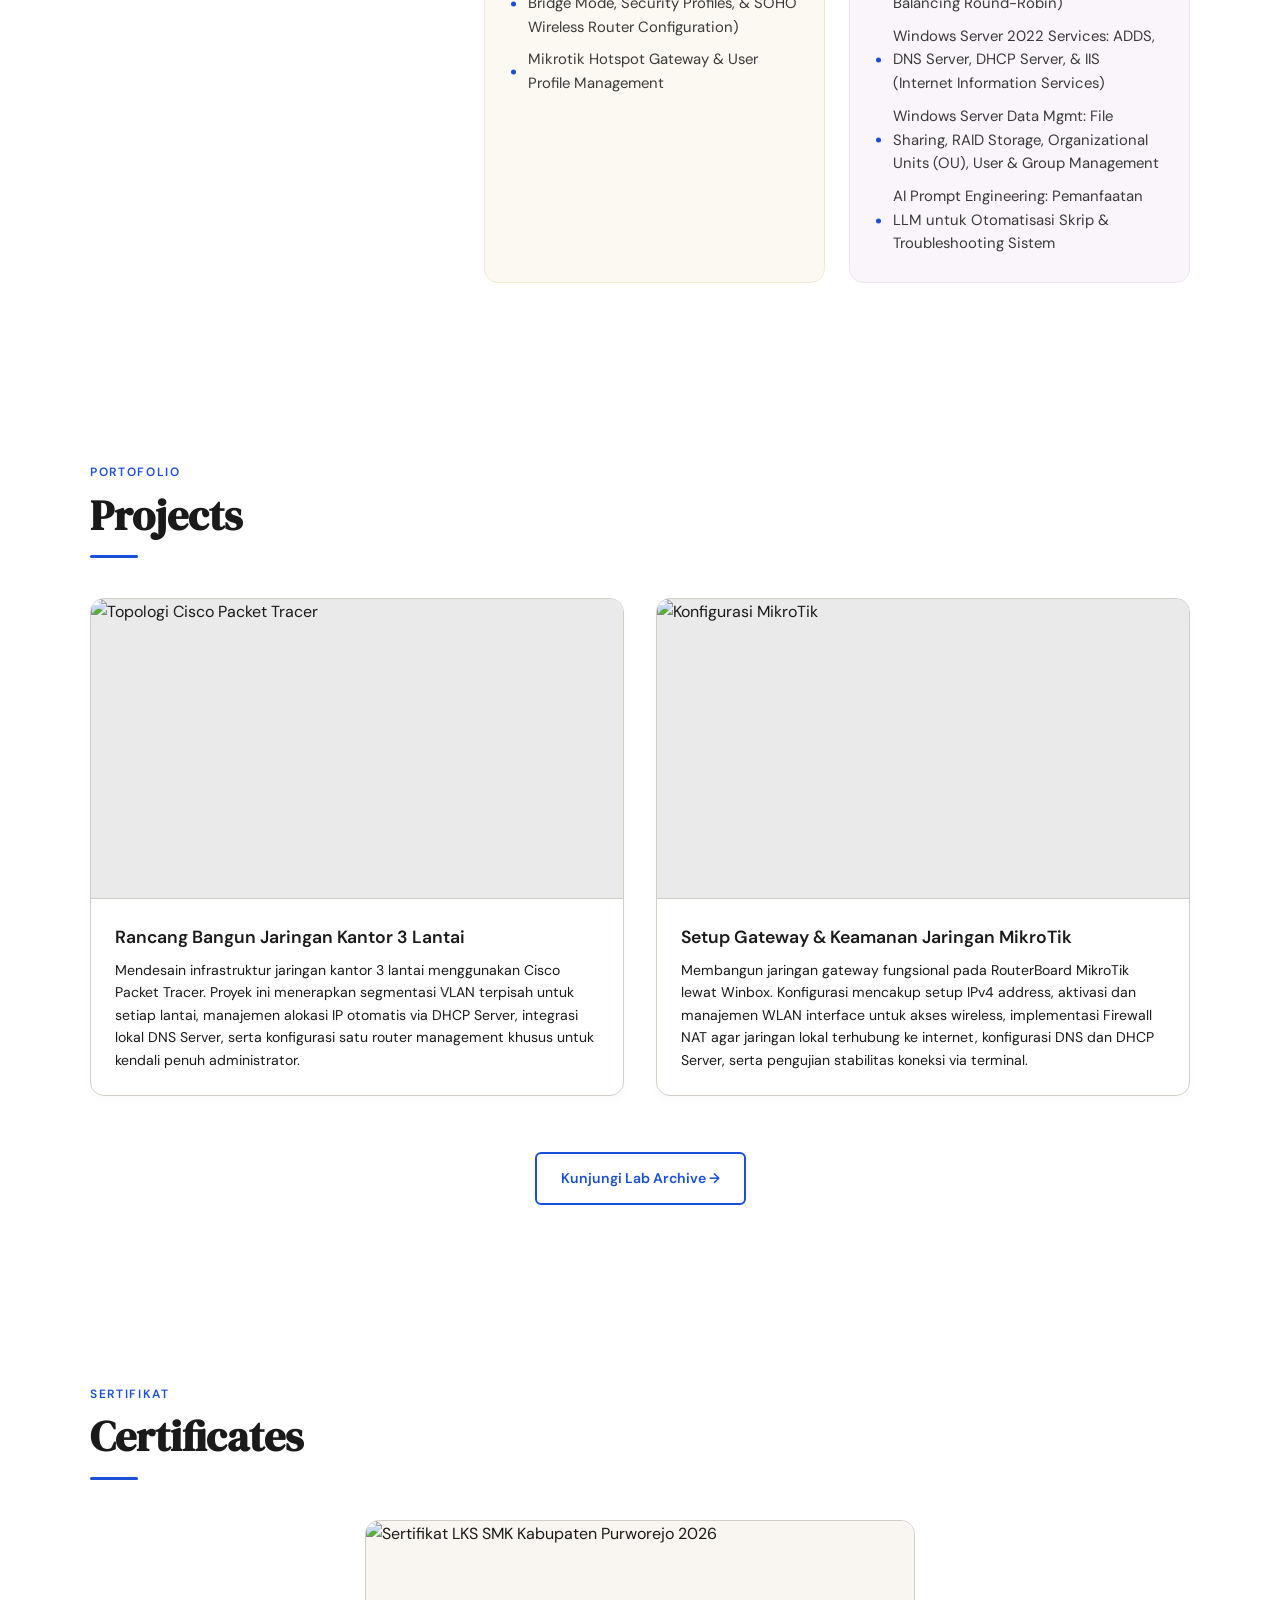
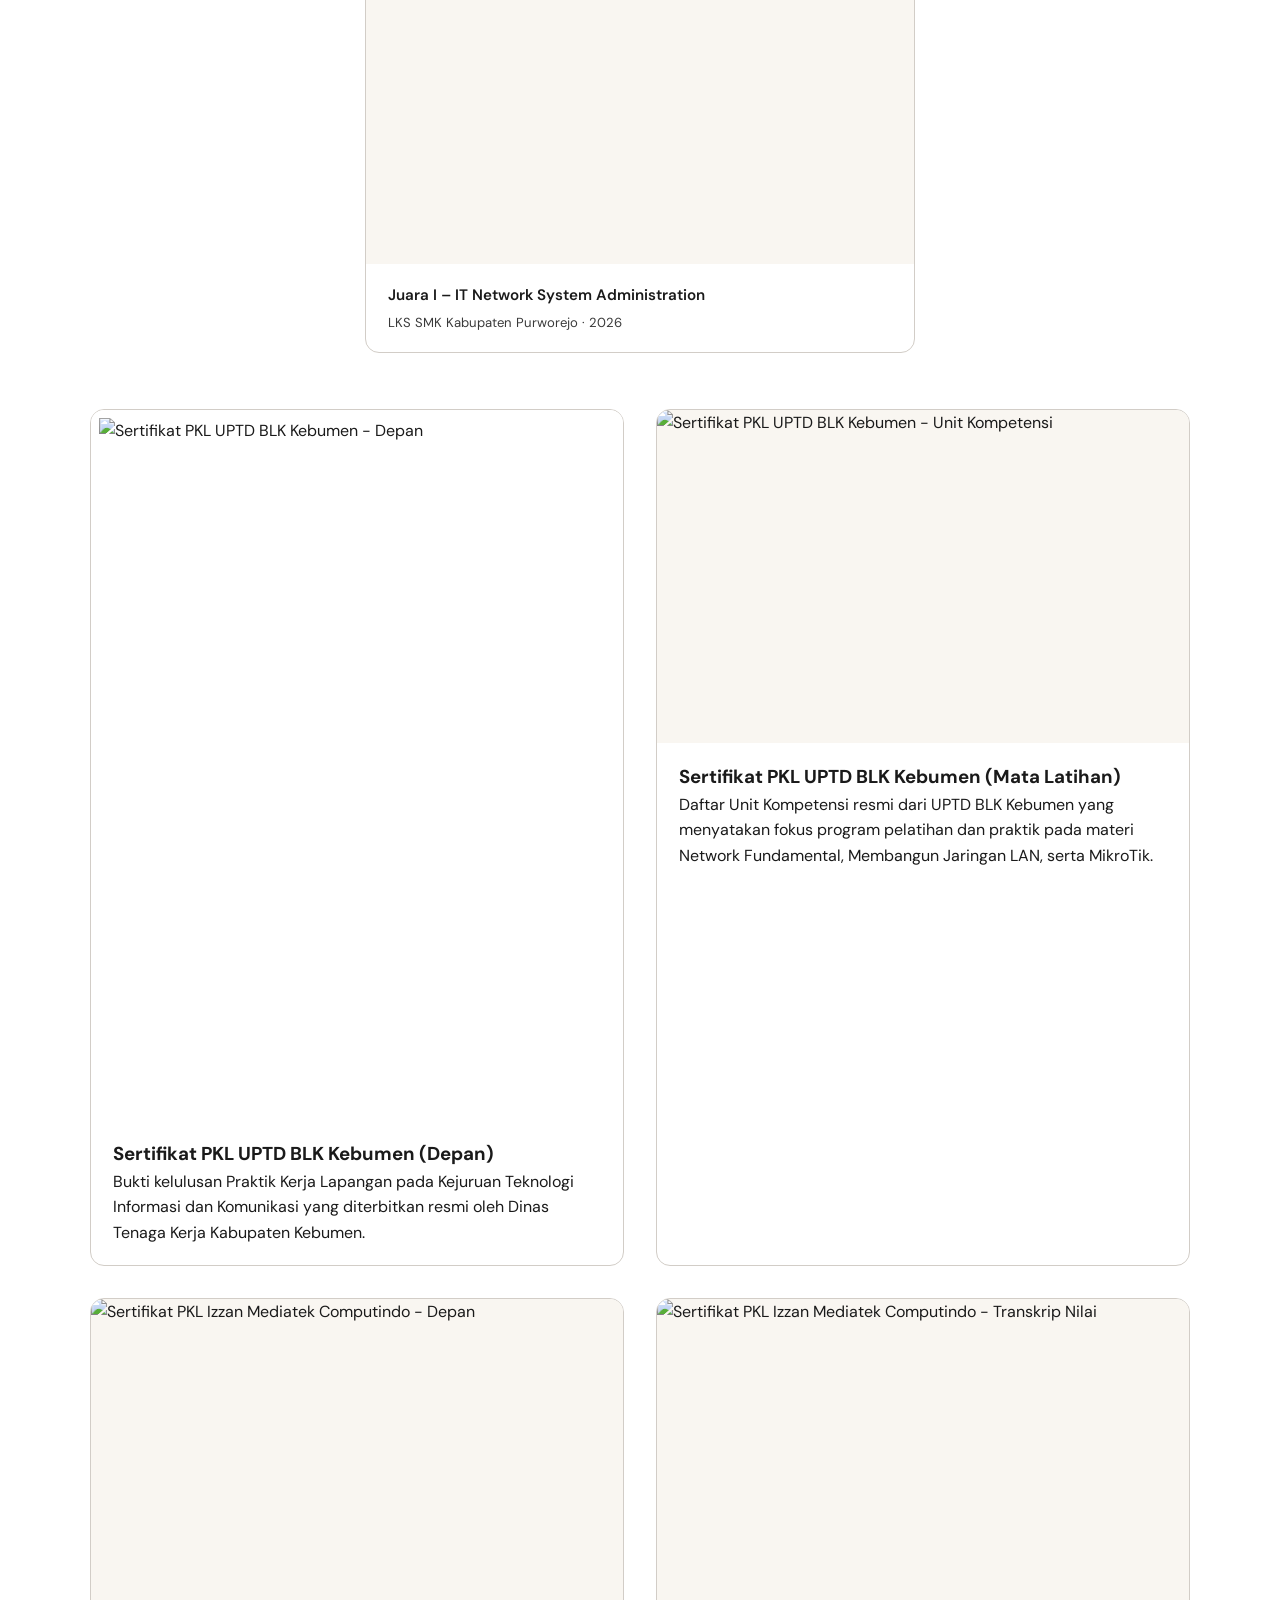
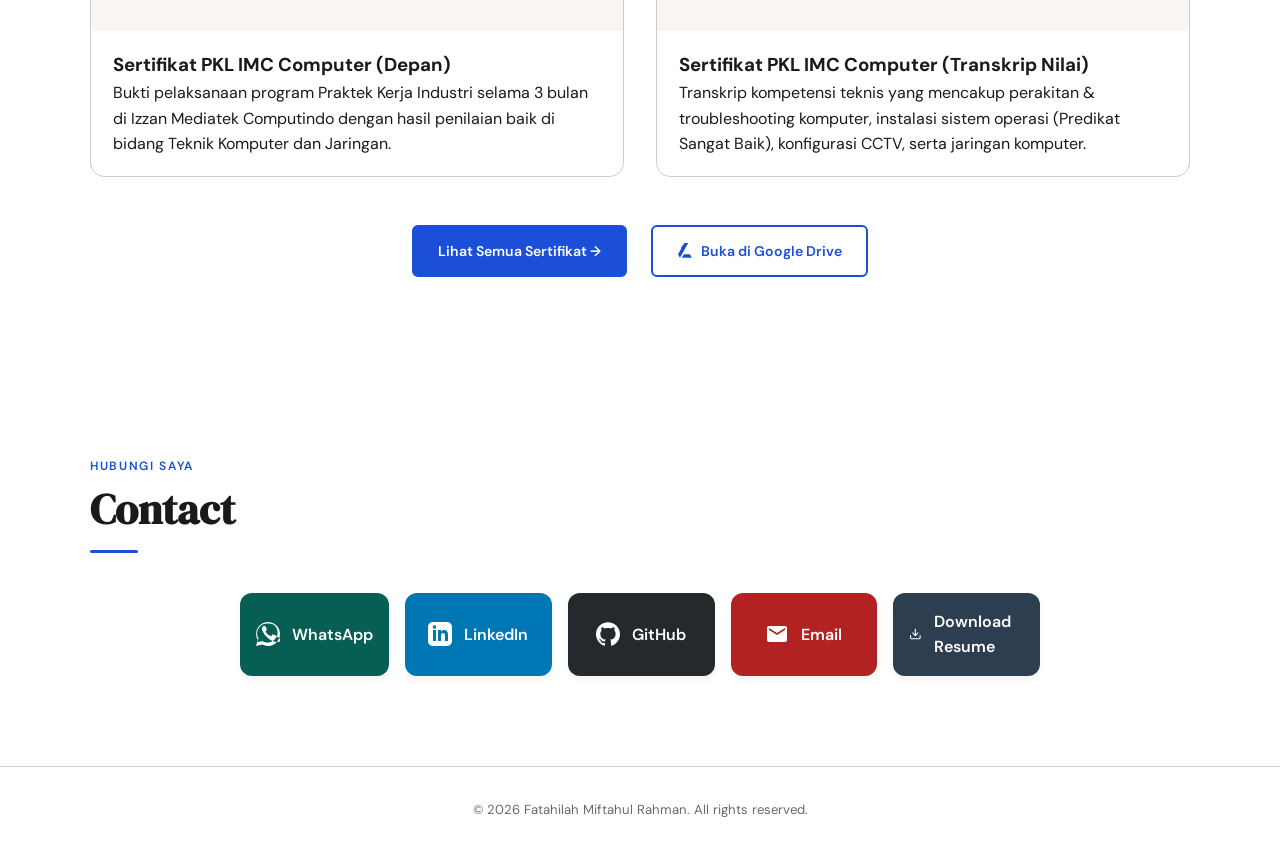
==== commit 5933bc99: "edit p on about" ====
--- a/index.html
+++ b/index.html
@@ -16,8 +16,14 @@
   <meta name="robots" content="index, follow" />
   <meta name="google-site-verification" content="Aoz5LKtkZVpfiiYihN88qZSN1OQKcmd6wLHYbKKLfgU" />
   <meta name="viewport" content="width=device-width, initial-scale=1.0" />
-  <title>Fatahilah Miftahul Rahman — Portfolio</title>
+  <title>Fatahilah Miftahul Rahman - Portfolio</title>
   <meta property="og:site_name" content="Fatahilah Portfolio">
+  <meta property="og:type" content="website" />
+  <meta property="og:title" content="Fatahilah Miftahul Rahman — Portfolio" />
+  <meta property="og:description" content="Portofolio profesional Fatahilah Miftahul Rahman, spesialis IT Network &amp; System Administration dan Juara LKS. Kumpulan proyek lab infrastruktur, jaringan komputer, dan sertifikasi digital terverifikasi." />
+  <meta property="og:url" content="https://fatahilah-portofolio.vercel.app/" />
+  <meta property="og:image" content="https://fatahilah-portofolio.vercel.app/assets/profile.webp" />
+
 
   <!-- 1. Amankan koneksi ke server font lebih awal -->
   <link rel="preconnect" href="https://fonts.googleapis.com" />
@@ -30,7 +36,7 @@
   <noscript>
     <link rel="stylesheet" href="https://fonts.googleapis.com/css2?family=DM+Serif+Display:ital@0;1&family=DM+Sans:wght@300;400;500;600&display=swap" />
   </noscript>
-  <link rel="stylesheet" href="style.css?v=4" />
+  <link rel="stylesheet" href="style.css?v=5" />
 </head>
 <body>
 
@@ -55,7 +61,7 @@
           <li><a href="/lab-archive/">Lab Archive</a></li>
           <li><a href="#certificates">Certificates</a></li>
           <li><a href="#contact">Contact</a></li>
-          <li><a href="https://docs.google.com/viewer?url=https://cdn.jsdelivr.net/gh/fatahilah-tkj/portofolio@main/assets/Resume-Fatahilah-Miftahul-Rahman.pdf&hl=id-ID" download>Resume</a></li>
+          <li><a href="https://docs.google.com/viewer?url=https://cdn.jsdelivr.net/gh/fatahilah-tkj/portofolio@main/assets/Resume-Fatahilah-Miftahul-Rahman-ATS.pdf&hl=id-ID" download>Resume</a></li>
         </ul>
       </div>
     </nav>
@@ -85,7 +91,7 @@
         <div class="divider"></div>
         <div class="about-grid">
           <div class="about-body">
-            <p>Saya adalah seorang alumni SMK Patriot Pituruh yang lulus pada tahun 2026, dari jurusan Teknik Komputer dan Jaringan (TKJ).</p>
+            <p>Saya adalah seorang alumni berprestasi dari jurusan Teknik Komputer dan Jaringan di SMK Patriot Pituruh yang lulus pada tahun 2026, yang berhasil meraih juara 1 pada Lomba Kompetensi Siswa (LKS) SMK di bidang IT Network System Administration pada tingkat Kabupaten Purworejo.</p>
             <p>Setelah berhasil meraih juara 1 di bidang IT Network System Administration, fokus saya tidak hanya berhenti di infrastruktur jaringan dan manajemen server saja. Belakangan ini, saya sedang mendalami bidang AI Prompt Engineering. Melalui hal baru ini, saya ingin mencari tahu bagaimana cara memanfaatkan kecerdasan buatan untuk membantu otomatisasi skrip jaringan atau sistem server agar pekerjaan di industri ke depannya dapat berjalan jauh lebih efisien, cepat, dan aman.</p>
           </div>
           <div class="about-meta">
@@ -241,7 +247,7 @@
         </div>
         <div class="cert-buttons-wrapper" style="margin-top: 3.5rem;">
           <a href="/lab-archive/" class="cert-btn btn-secondary" style="max-width: 340px; border-color: var(--accent); color: var(--accent); white-space: nowrap;">
-            <svg viewBox="0 0 24 24" width="16" height="16" fill="currentColor" style="margin-right: 6px; flex-shrink: 0;"><path d="M19 19H5V5h7V3H5c-1.11 0-2 .9-2 2v14c0 1.1.89 2 2 2h14c1.1 0 2-.9 2-2v-7h-2v7zM14 3v2h3.59l-9.83 9.83 1.41 1.41L19 6.41V10h2V3h-7z"/></svg>
+<!--             <svg viewBox="0 0 24 24" width="16" height="16" fill="currentColor" style="margin-right: 6px; flex-shrink: 0;"><path d="M19 19H5V5h7V3H5c-1.11 0-2 .9-2 2v14c0 1.1.89 2 2 2h14c1.1 0 2-.9 2-2v-7h-2v7zM14 3v2h3.59l-9.83 9.83 1.41 1.41L19 6.41V10h2V3h-7z"/></svg> -->
             Kunjungi Lab Archive →
           </a>
         </div>
@@ -322,7 +328,7 @@
             <svg viewBox="0 0 24 24" width="24" height="24"><path fill="currentColor" d="M.057 24l1.687-6.163c-1.041-1.804-1.588-3.849-1.587-5.946C.06 5.348 5.397.01 12.008.01c3.202.001 6.212 1.246 8.477 3.514 2.266 2.268 3.507 5.28 3.505 8.484-.004 6.657-5.34 11.997-11.953 11.997-2.005-.001-3.973-.502-5.713-1.455L0 24zm6.59-4.846c1.642.973 3.298 1.485 4.93 1.486 5.532 0 10.033-4.505 10.036-10.042.002-2.684-1.038-5.207-2.93-7.101C16.34 1.599 13.82 1.554 11.14 1.554 5.607 1.554 1.105 6.058 1.102 11.595c-.001 1.748.469 3.454 1.359 4.96l-.982 3.59 3.68-.966zm13.107-5.597c-.36-.18-2.126-1.05-2.456-1.17-.33-.12-.57-.18-.81.18-.24.36-.93 1.17-1.14 1.41-.21.24-.42.27-.78.09-.36-.18-1.52-.56-2.894-1.784-1.07-.955-1.793-2.134-2.004-2.494-.21-.36-.02-.555.16-.735.16-.16.36-.42.54-.63.18-.21.24-.36.36-.6.12-.24.06-.45-.03-.63-.09-.18-.81-1.95-1.11-2.672-.293-.703-.592-.609-.81-.62-.21-.01-.45-.01-.69-.01-.24 0-.63.09-.96.45-.33.36-1.26 1.23-1.26 3l1.83 3.84c.18.36 3.54 5.401 8.58 7.581 1.2.519 2.139.83 2.872 1.062 1.203.381 2.297.328 3.162.2s1.926-.78 2.196-1.5c.27-.72.27-1.35.19-1.47-.08-.12-.3-.21-.66-.39z"/></svg>
             <span>WhatsApp</span>
           </a>
-          <a href="https://www.linkedin.com/in/fatahilah-miftahul-rahman" target="_blank" rel="noopener" class="contact-btn linkedin-color">
+          <a href="https://www.linkedin.com/in/fatahilah-mr" target="_blank" rel="noopener" class="contact-btn linkedin-color">
             <svg viewBox="0 0 24 24" width="24" height="24"><path fill="currentColor" d="M19 0h-14c-2.761 0-5 2.239-5 5v14c0 2.761 2.239 5 5 5h14c2.762 0 5-2.239 5-5v-14c0-2.761-2.238-5-5-5zm-11 19h-3v-11h3v11zm-1.5-12.268c-.966 0-1.75-.79-1.75-1.764s.784-1.764 1.75-1.764 1.75.79 1.75 1.764-.783 1.764-1.75 1.764zm13.5 12.268h-3v-5.604c0-3.368-4-3.113-4 0v5.604h-3v-11h3v1.765c1.396-2.586 7-2.777 7 2.476v6.759z"/></svg>
             <span>LinkedIn</span>
           </a>
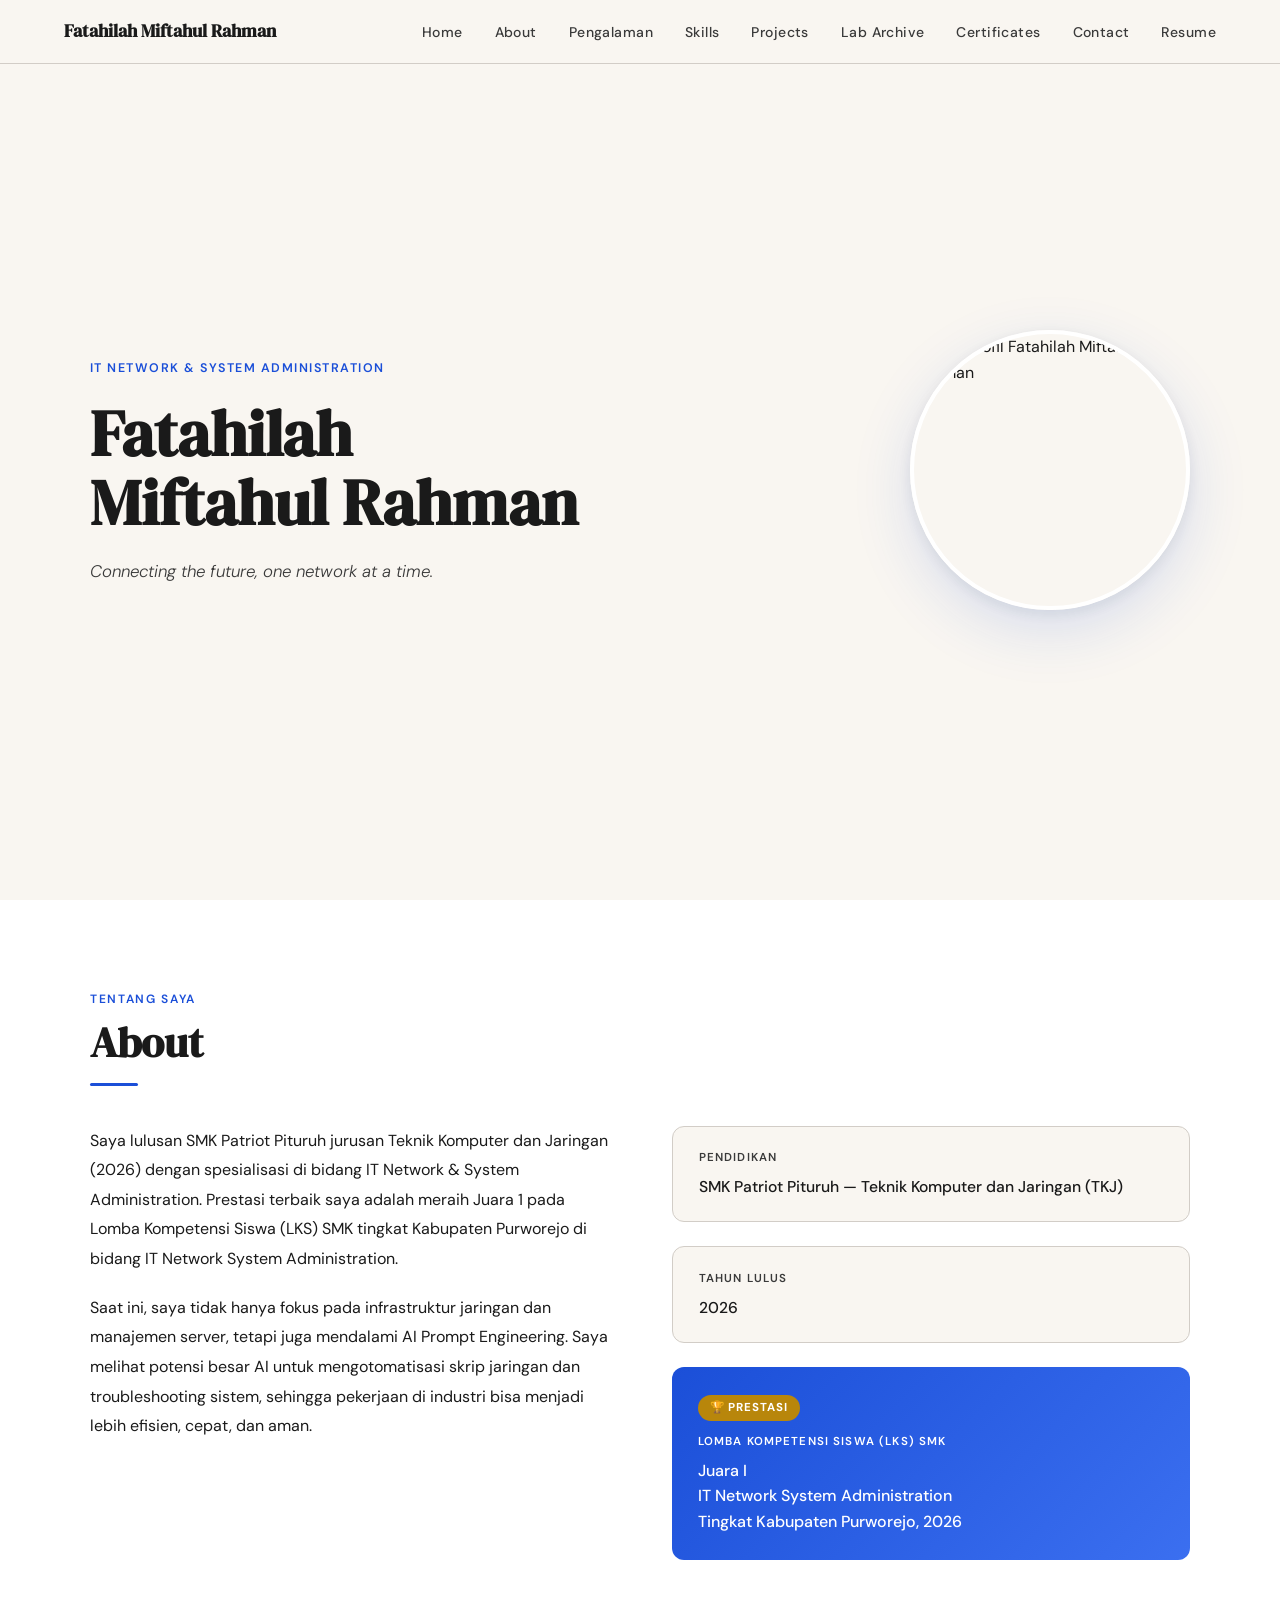
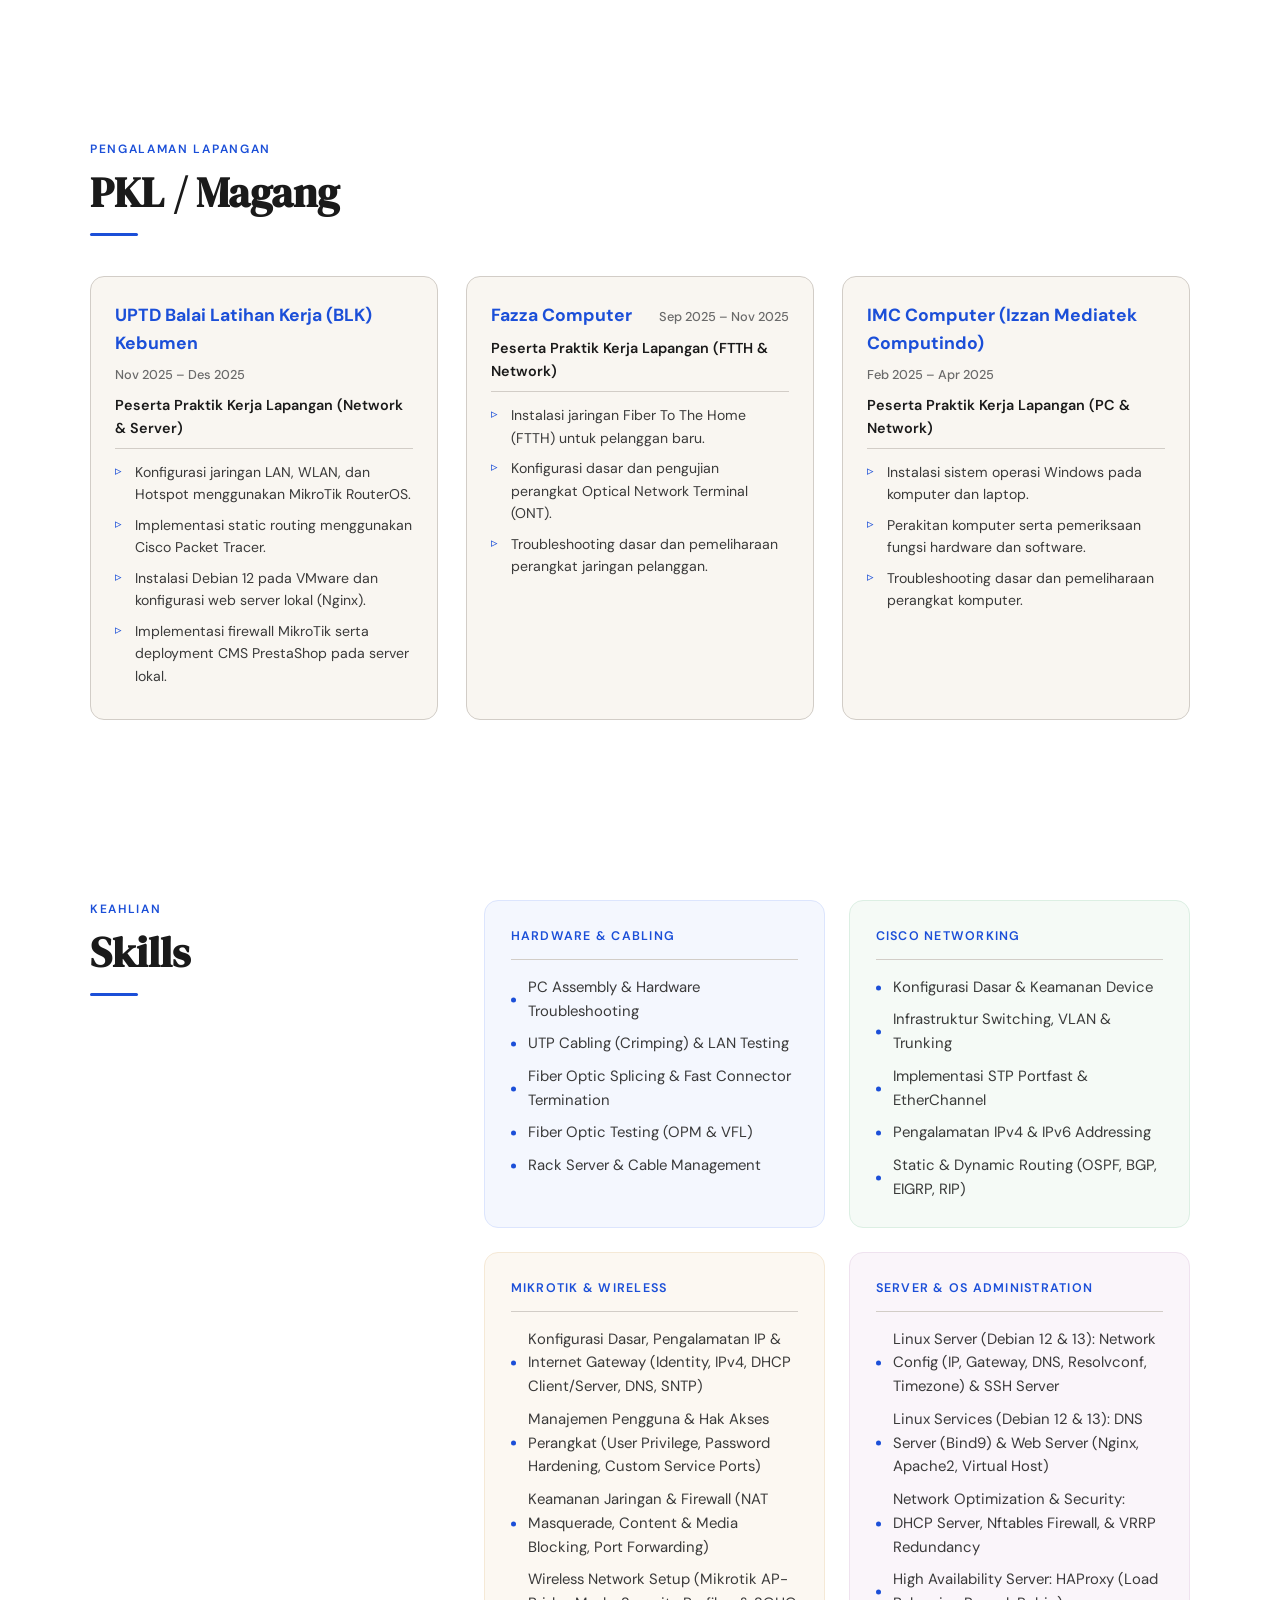
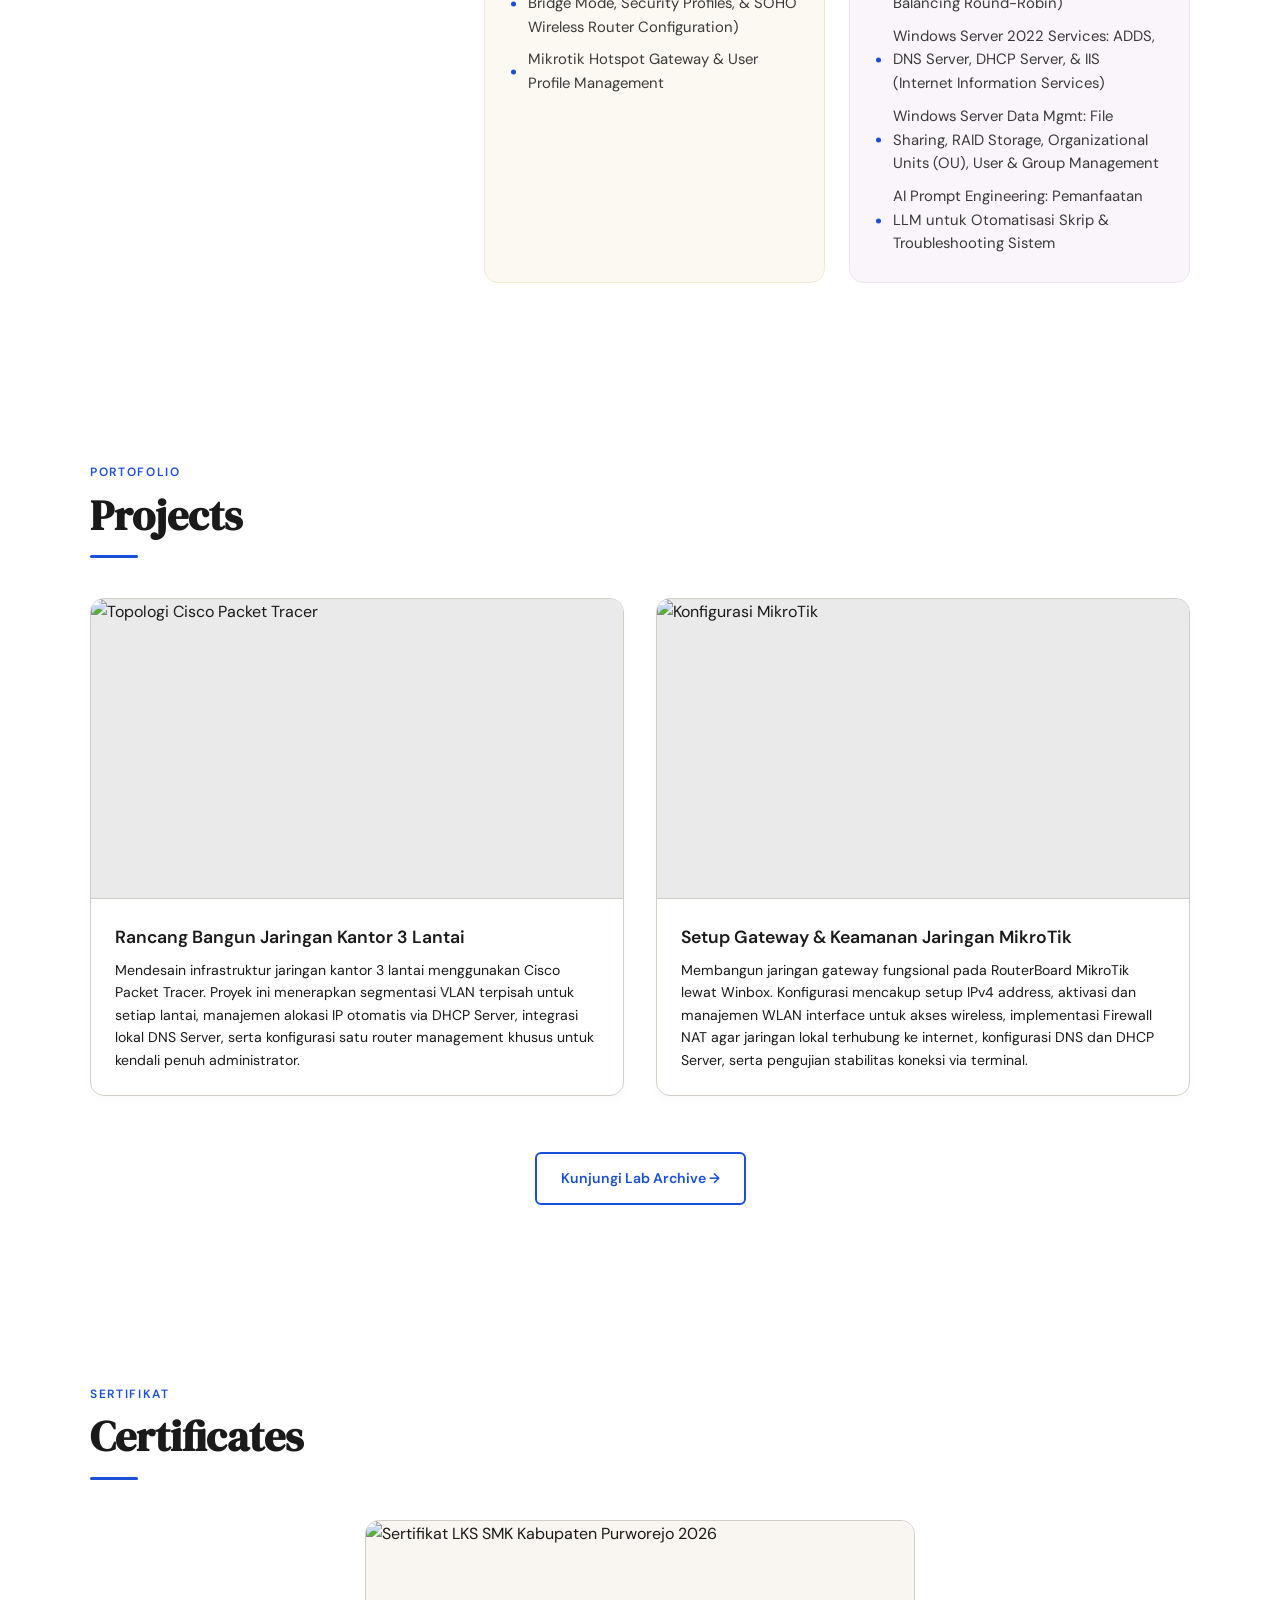
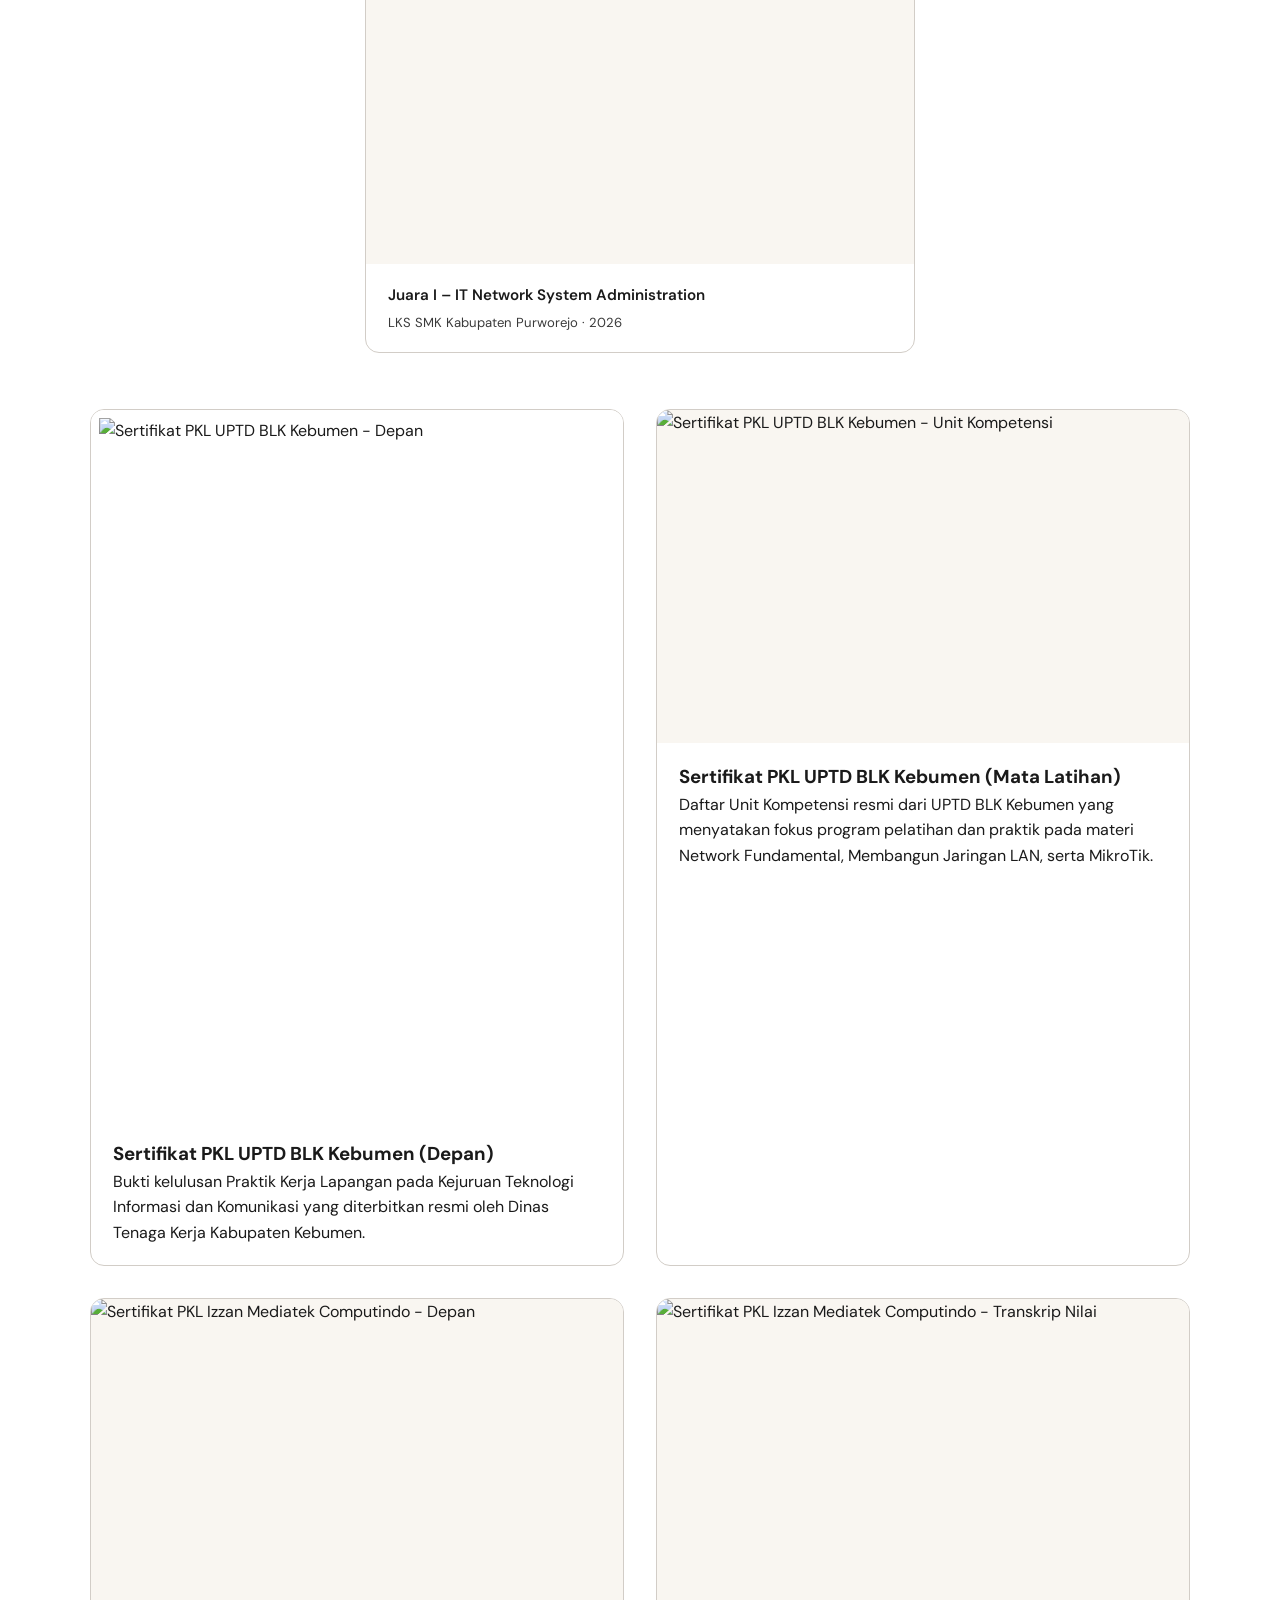
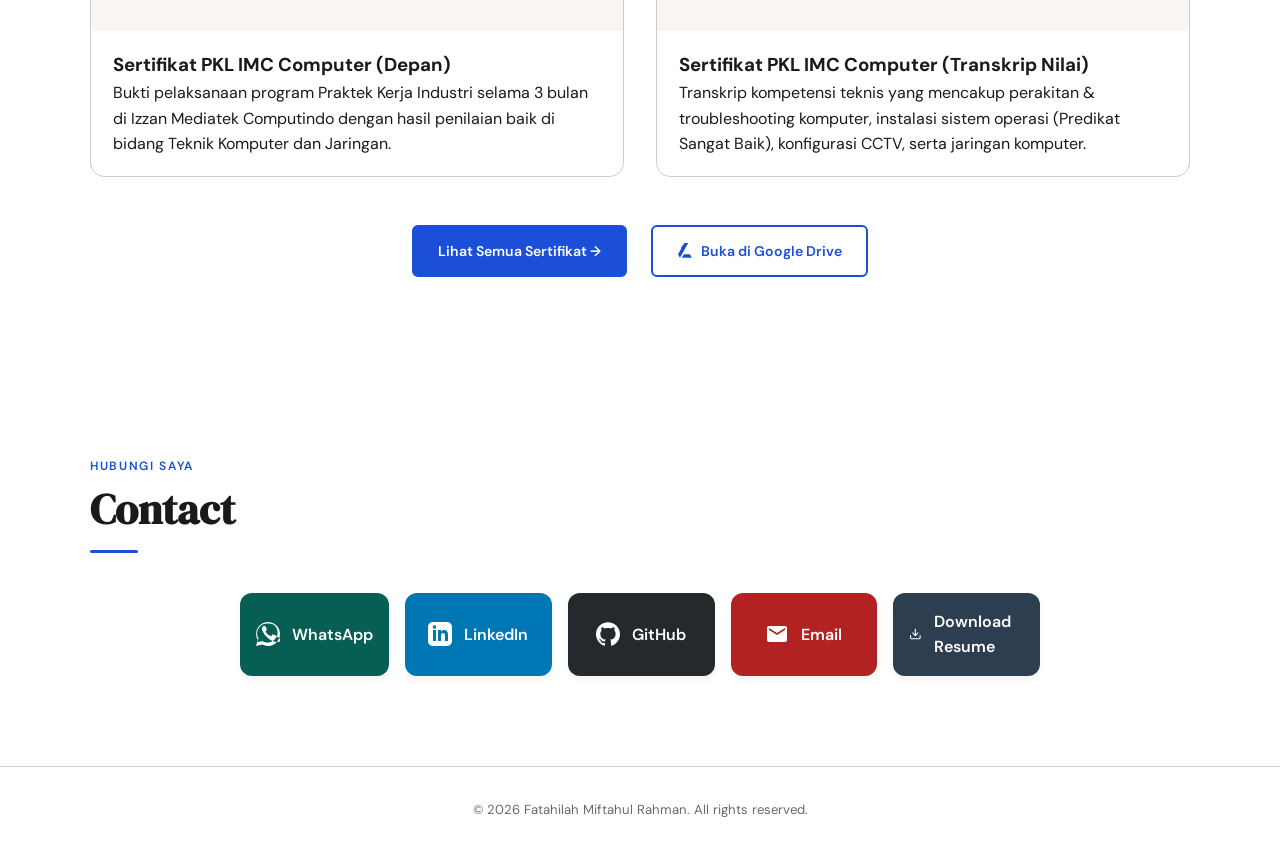
==== commit 5563cea8: "update sitemap and robot" ====
--- a/index.html
+++ b/index.html
@@ -37,6 +37,17 @@
     <link rel="stylesheet" href="https://fonts.googleapis.com/css2?family=DM+Serif+Display:ital@0;1&family=DM+Sans:wght@300;400;500;600&display=swap" />
   </noscript>
   <link rel="stylesheet" href="style.css?v=5" />
+    <!-- Menyatakan Nama Situs Secara Eksplisit untuk Google Search -->
+  <script type="application/ld+json">
+  {
+    "@context": "https://schema.org",
+    "@type": "WebSite",
+    "name": "Fatahilah Portfolio",
+    "alternateName": ["Fatahilah", "Fatahilah Miftahul Rahman Portfolio"],
+    "url": "https://fatahilah-portofolio.vercel.app/"
+  }
+  </script>
+
 </head>
 <body>
 
@@ -91,8 +102,8 @@
         <div class="divider"></div>
         <div class="about-grid">
           <div class="about-body">
-            <p>Saya adalah seorang alumni berprestasi dari jurusan Teknik Komputer dan Jaringan di SMK Patriot Pituruh yang lulus pada tahun 2026, yang berhasil meraih juara 1 pada Lomba Kompetensi Siswa (LKS) SMK di bidang IT Network System Administration pada tingkat Kabupaten Purworejo.</p>
-            <p>Setelah berhasil meraih juara 1 di bidang IT Network System Administration, fokus saya tidak hanya berhenti di infrastruktur jaringan dan manajemen server saja. Belakangan ini, saya sedang mendalami bidang AI Prompt Engineering. Melalui hal baru ini, saya ingin mencari tahu bagaimana cara memanfaatkan kecerdasan buatan untuk membantu otomatisasi skrip jaringan atau sistem server agar pekerjaan di industri ke depannya dapat berjalan jauh lebih efisien, cepat, dan aman.</p>
+            <p>Saya lulusan SMK Patriot Pituruh jurusan Teknik Komputer dan Jaringan (2026) dengan spesialisasi di bidang IT Network & System Administration. Prestasi terbaik saya adalah meraih Juara 1 pada Lomba Kompetensi Siswa (LKS) SMK tingkat Kabupaten Purworejo di bidang IT Network System Administration.</p>
+            <p>Saat ini, saya tidak hanya fokus pada infrastruktur jaringan dan manajemen server, tetapi juga mendalami AI Prompt Engineering. Saya melihat potensi besar AI untuk mengotomatisasi skrip jaringan dan troubleshooting sistem, sehingga pekerjaan di industri bisa menjadi lebih efisien, cepat, dan aman.</p>
           </div>
           <div class="about-meta">
             <div class="meta-card">
@@ -332,7 +343,7 @@
             <svg viewBox="0 0 24 24" width="24" height="24"><path fill="currentColor" d="M19 0h-14c-2.761 0-5 2.239-5 5v14c0 2.761 2.239 5 5 5h14c2.762 0 5-2.239 5-5v-14c0-2.761-2.238-5-5-5zm-11 19h-3v-11h3v11zm-1.5-12.268c-.966 0-1.75-.79-1.75-1.764s.784-1.764 1.75-1.764 1.75.79 1.75 1.764-.783 1.764-1.75 1.764zm13.5 12.268h-3v-5.604c0-3.368-4-3.113-4 0v5.604h-3v-11h3v1.765c1.396-2.586 7-2.777 7 2.476v6.759z"/></svg>
             <span>LinkedIn</span>
           </a>
-          <a href="https://github.com/fatahilah-tkj" target="_blank" rel="noopener" class="contact-btn github-color">
+          <a href="https://github.com/fatahilah-mr" target="_blank" rel="noopener" class="contact-btn github-color">
             <svg viewBox="0 0 24 24" width="24" height="24"><path fill="currentColor" d="M12 .297c-6.63 0-12 5.373-12 12 0 5.303 3.438 9.8 8.205 11.385.6.113.82-.258.82-.577 0-.285-.01-1.04-.015-2.04-3.338.724-4.042-1.61-4.042-1.61C4.422 18.07 3.633 17.7 3.633 17.7c-1.087-.744.084-.729.084-.729 1.205.084 1.838 1.236 1.838 1.236 1.07 1.835 2.809 1.305 3.495.998.108-.776.417-1.305.76-1.605-2.665-.3-5.466-1.332-5.466-5.93 0-1.31.465-2.38 1.235-3.22-.135-.303-.54-1.523.105-3.176 0 0 1.005-.322 3.3 1.23.96-.267 1.98-.399 3-.405 1.02.006 2.04.138 3 .405 2.28-1.552 3.285-1.23 3.285-1.23.645 1.653.24 2.873.12 3.176.765.84 1.23 1.91 1.23 3.22 0 4.61-2.805 5.625-5.475 5.92.42.36.81 1.096.81 2.22 0 1.606-.015 2.896-.015 3.286 0 .315.21.69.825.57C20.565 22.092 24 17.592 24 12.297c0-6.627-5.373-12-12-12"/></svg>
             <span>GitHub</span>
           </a>
@@ -360,12 +371,12 @@
   <script src="script.js"></script>
   
   <!-- Google tag (gtag.js) -->
-  <script async src="https://www.googletagmanager.com/gtag/js?id=G-EFVWRXB4SQ"></script>
-  <script>
-    window.dataLayer = window.dataLayer || [];
-    function gtag(){dataLayer.push(arguments);}
-    gtag('js', new Date());
-    gtag('config', 'G-EFVWRXB4SQ');
-  </script>
+<!--   <script async src="https://www.googletagmanager.com/gtag/js?id=G-EFVWRXB4SQ"></script>
+<script>
+  window.dataLayer = window.dataLayer || [];
+  function gtag(){dataLayer.push(arguments);}
+  gtag('js', new Date());
+  gtag('config', 'G-EFVWRXB4SQ');
+</script> -->
 </body>
 </html>
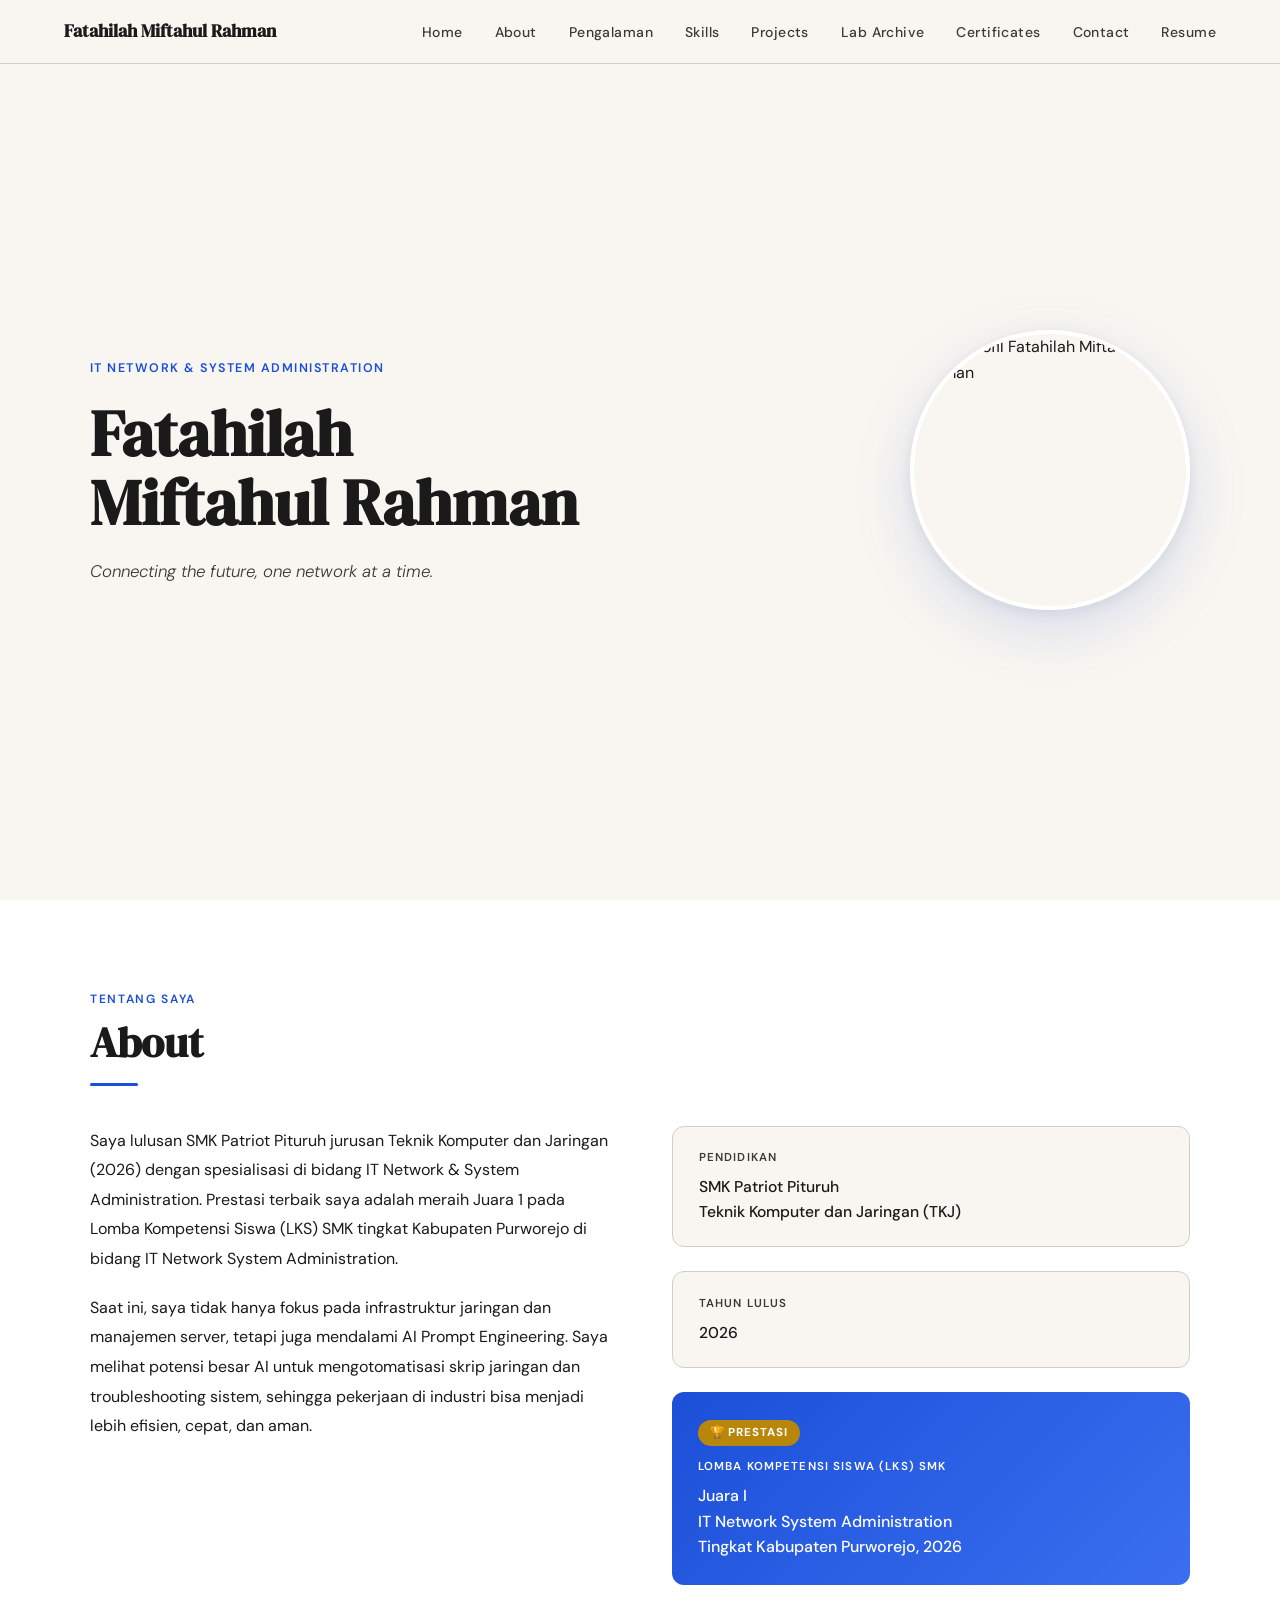
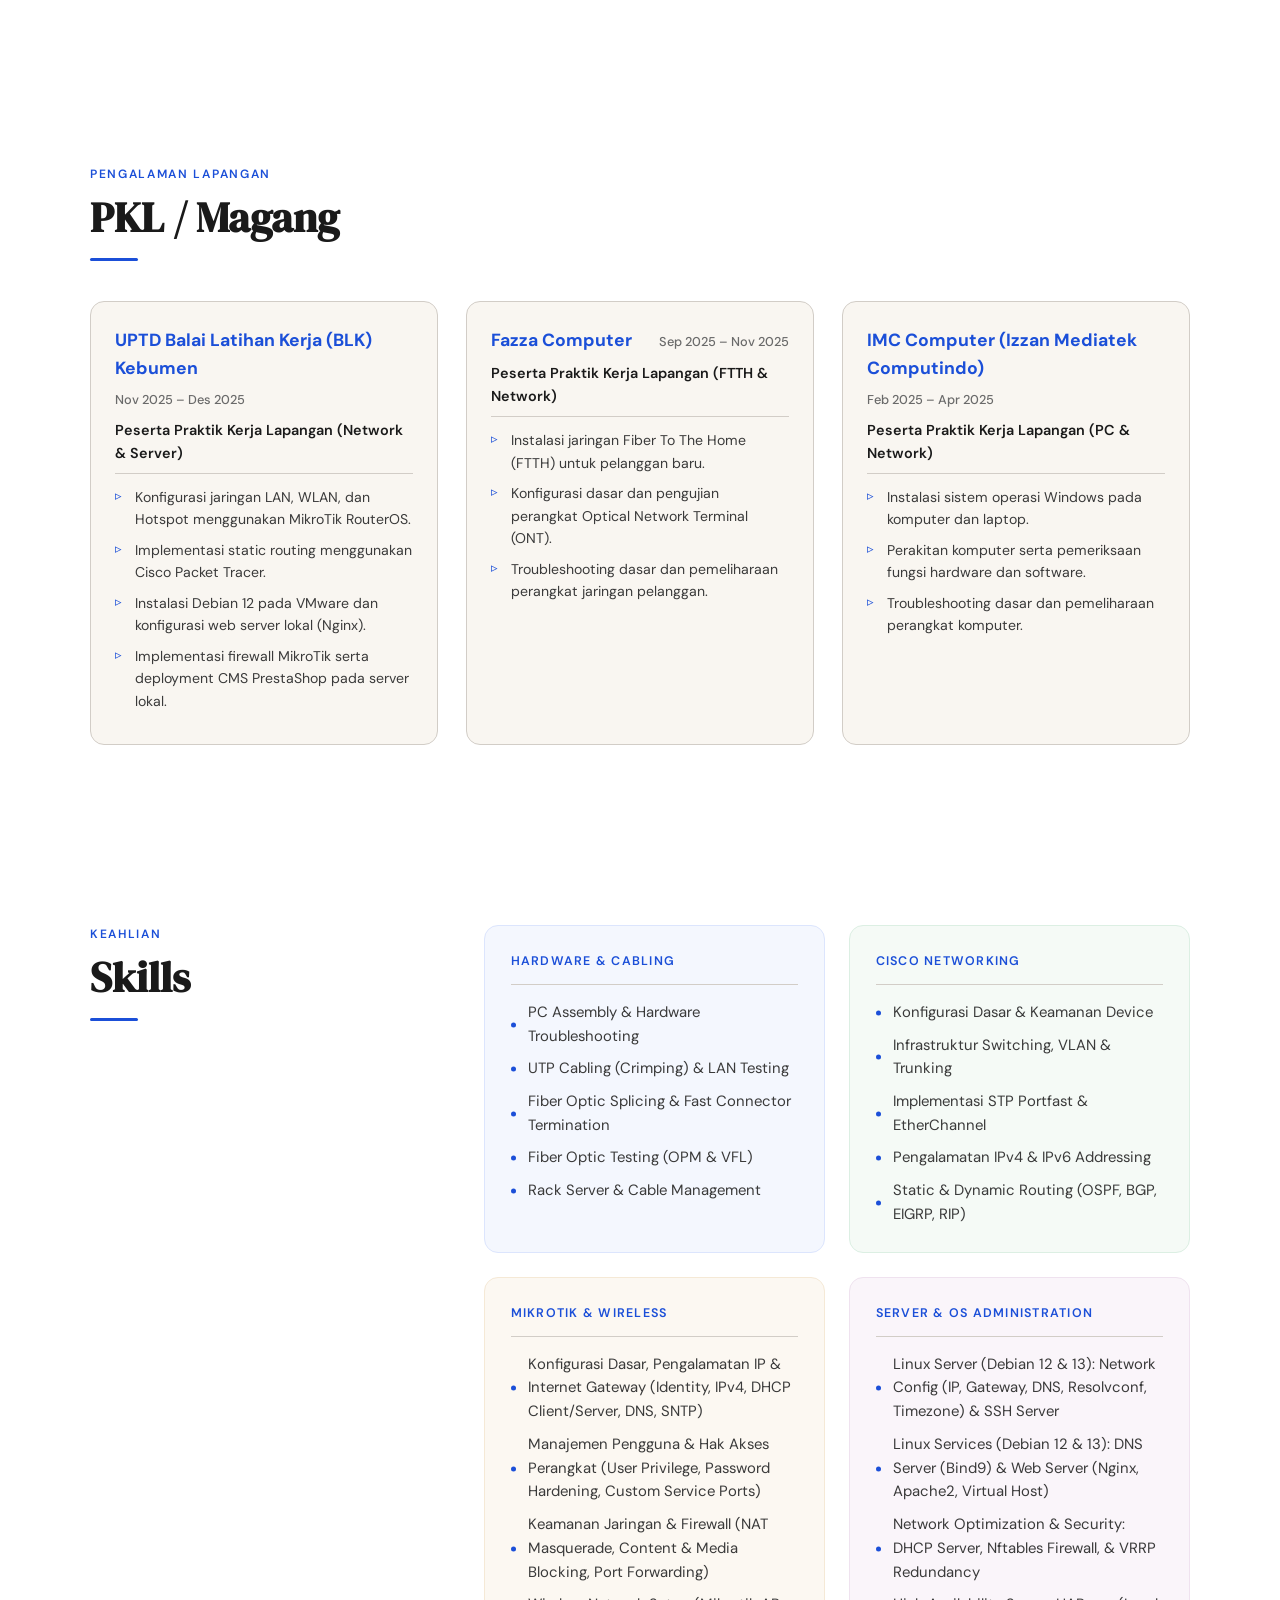
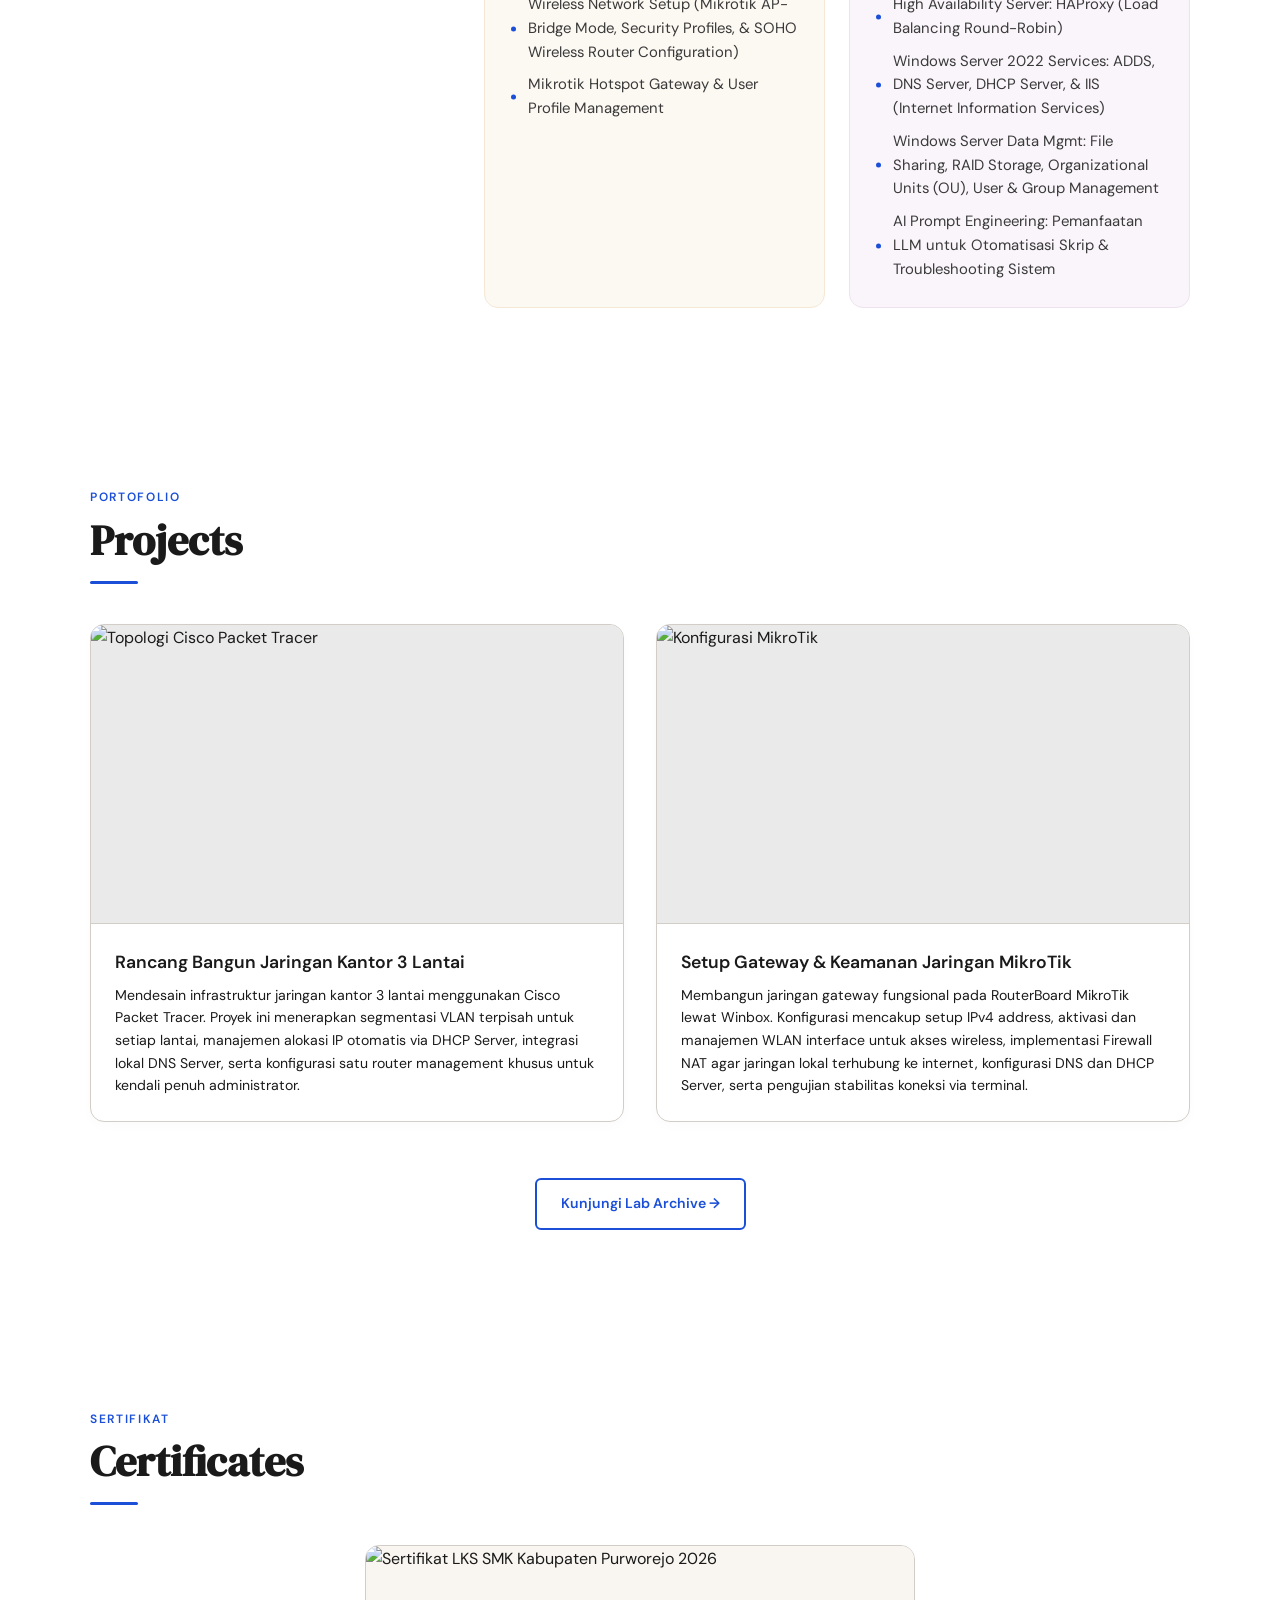
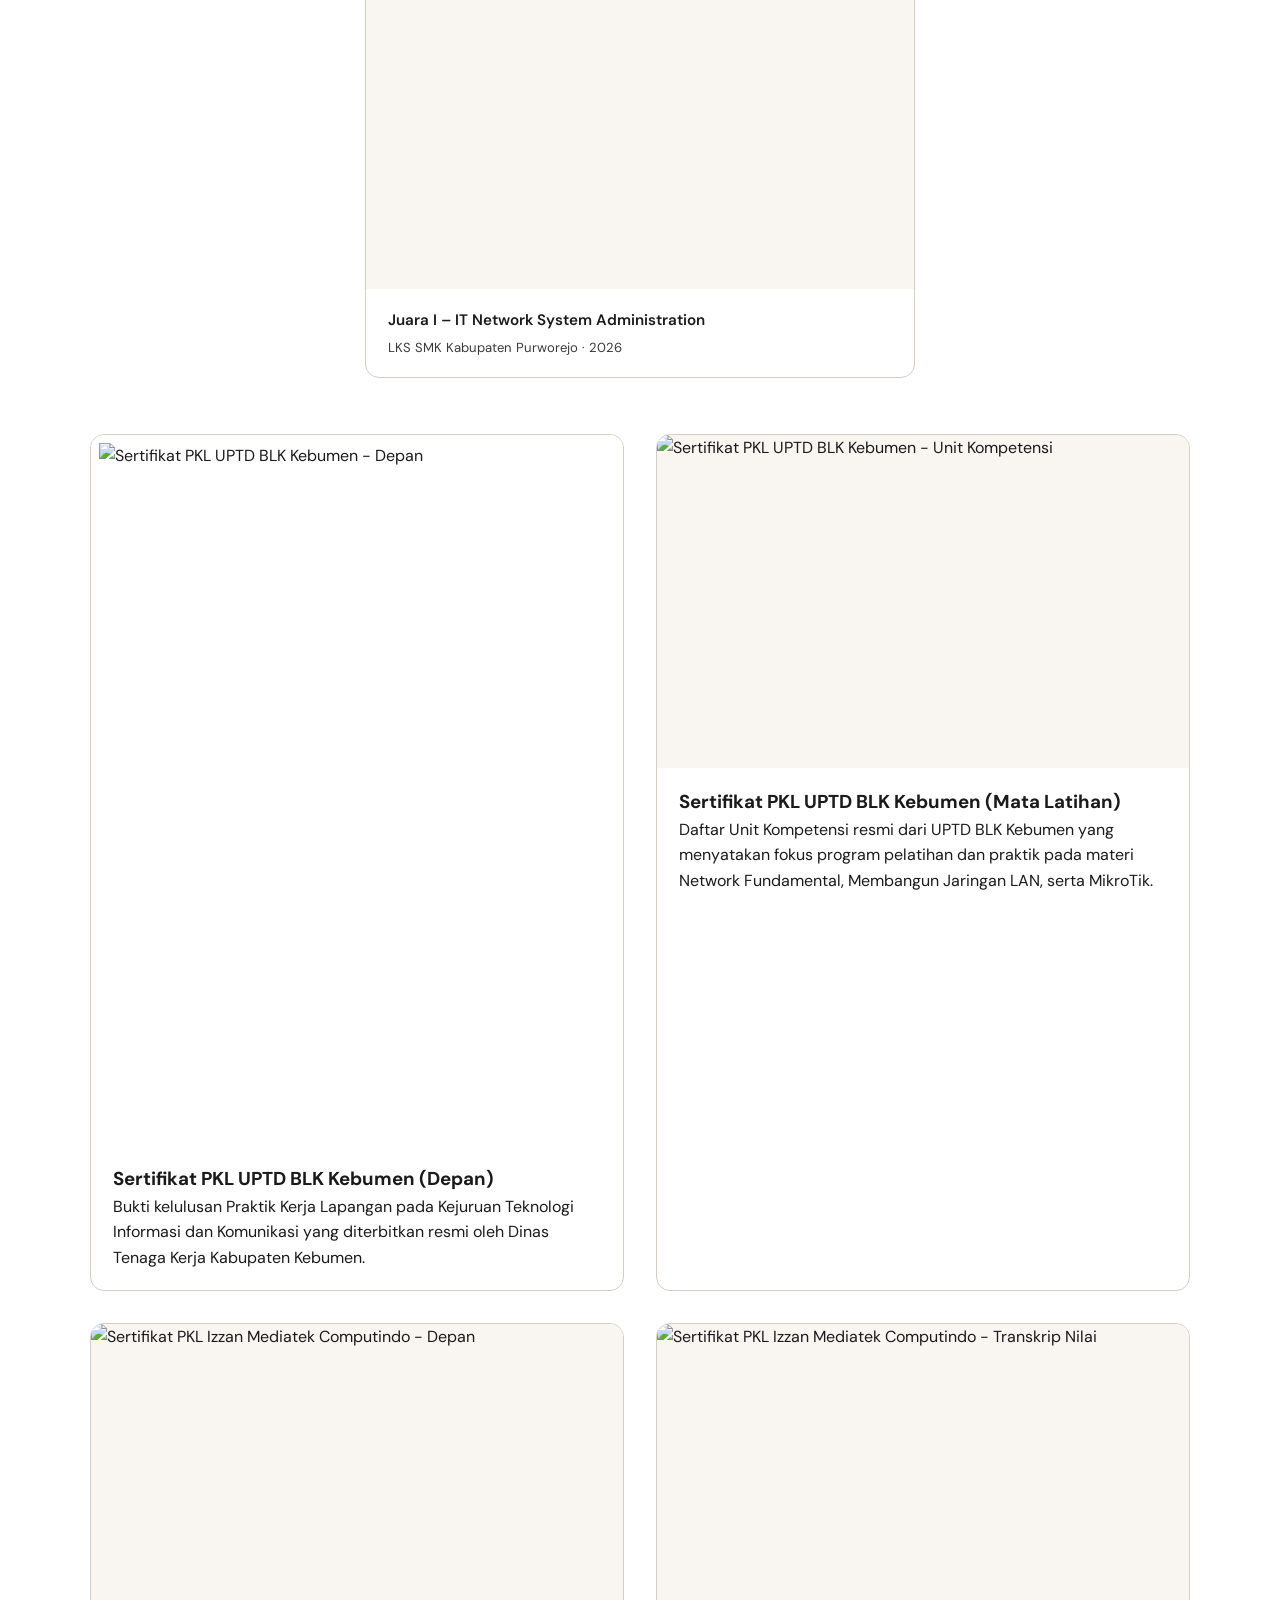
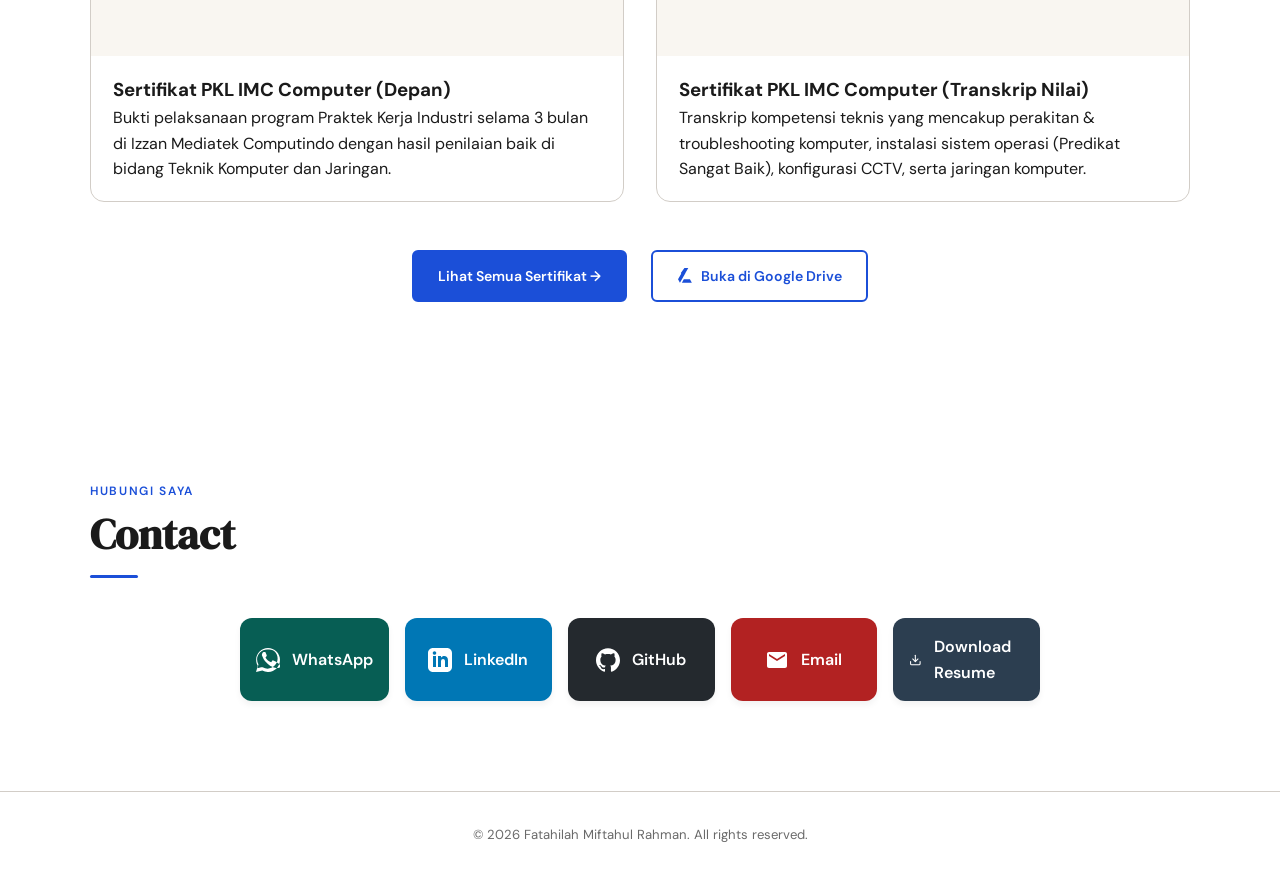
==== commit dd30abee: "add br on education" ====
--- a/index.html
+++ b/index.html
@@ -17,12 +17,13 @@
   <meta name="google-site-verification" content="Aoz5LKtkZVpfiiYihN88qZSN1OQKcmd6wLHYbKKLfgU" />
   <meta name="viewport" content="width=device-width, initial-scale=1.0" />
   <title>Fatahilah Miftahul Rahman - Portfolio</title>
+  <link rel="canonical" href="https://fatahmr.my.id/" />
   <meta property="og:site_name" content="Fatahilah Portfolio">
   <meta property="og:type" content="website" />
   <meta property="og:title" content="Fatahilah Miftahul Rahman — Portfolio" />
   <meta property="og:description" content="Portofolio profesional Fatahilah Miftahul Rahman, spesialis IT Network &amp; System Administration dan Juara LKS. Kumpulan proyek lab infrastruktur, jaringan komputer, dan sertifikasi digital terverifikasi." />
-  <meta property="og:url" content="https://fatahilah-portofolio.vercel.app/" />
-  <meta property="og:image" content="https://fatahilah-portofolio.vercel.app/assets/profile.webp" />
+  <meta property="og:url" content="https://fatahmr.my.id/" />
+  <meta property="og:image" content="https://fatahmr.my.id/assets/profile.webp" />
 
 
   <!-- 1. Amankan koneksi ke server font lebih awal -->
@@ -44,7 +45,7 @@
     "@type": "WebSite",
     "name": "Fatahilah Portfolio",
     "alternateName": ["Fatahilah", "Fatahilah Miftahul Rahman Portfolio"],
-    "url": "https://fatahilah-portofolio.vercel.app/"
+    "url": "https://fatahmr.my.id/"
   }
   </script>
 
@@ -72,7 +73,7 @@
           <li><a href="/lab-archive/">Lab Archive</a></li>
           <li><a href="#certificates">Certificates</a></li>
           <li><a href="#contact">Contact</a></li>
-          <li><a href="https://docs.google.com/viewer?url=https://cdn.jsdelivr.net/gh/fatahilah-tkj/portofolio@main/assets/Resume-Fatahilah-Miftahul-Rahman-ATS.pdf&hl=id-ID" download>Resume</a></li>
+          <li><a href="https://docs.google.com/viewer?url=https://cdn.jsdelivr.net/gh/fatahilah-mr/portofolio@main/assets/Resume-Fatahilah-Miftahul-Rahman-ATS.pdf&hl=id-ID" download>Resume</a></li>
         </ul>
       </div>
     </nav>
@@ -108,7 +109,7 @@
           <div class="about-meta">
             <div class="meta-card">
               <div class="meta-card-label">Pendidikan</div>
-              <div class="meta-card-value">SMK Patriot Pituruh — Teknik Komputer dan Jaringan (TKJ)</div>
+              <div class="meta-card-value">SMK Patriot Pituruh<br>Teknik Komputer dan Jaringan (TKJ)</div>
             </div>
             <div class="meta-card">
               <div class="meta-card-label">Tahun Lulus</div>
@@ -351,7 +352,7 @@
             <svg viewBox="0 0 24 24" width="24" height="24"><path fill="currentColor" d="M20 4H4c-1.1 0-1.99.9-1.99 2L2 18c0 1.1.9 2 2 2h16c1.1 0 2-.9 2-2V6c0-1.1-.9-2-2-2zm0 4l-8 5-8-5V6l8 5 8-5v2z"/></svg>
             <span>Email</span>
           </a>
-          <a href="https://docs.google.com/viewer?url=https://cdn.jsdelivr.net/gh/fatahilah-tkj/portofolio@main/assets/Resume-Fatahilah-Miftahul-Rahman.pdf&hl=id-ID" download class="contact-btn cv-color">
+          <a href="https://docs.google.com/viewer?url=https://cdn.jsdelivr.net/gh/fatahilah-mr/portofolio@main/assets/Resume-Fatahilah-Miftahul-Rahman-ATS.pdf&hl=id-ID" download class="contact-btn cv-color">
             <svg width="20" height="20" viewBox="0 0 24 24" fill="none" stroke="currentColor" stroke-width="2" stroke-linecap="round" stroke-linejoin="round">
               <path d="M21 15v4a2 2 0 0 1-2 2H5a2 2 0 0 1-2-2v-4"/>
               <polyline points="7 10 12 15 17 10"/>
